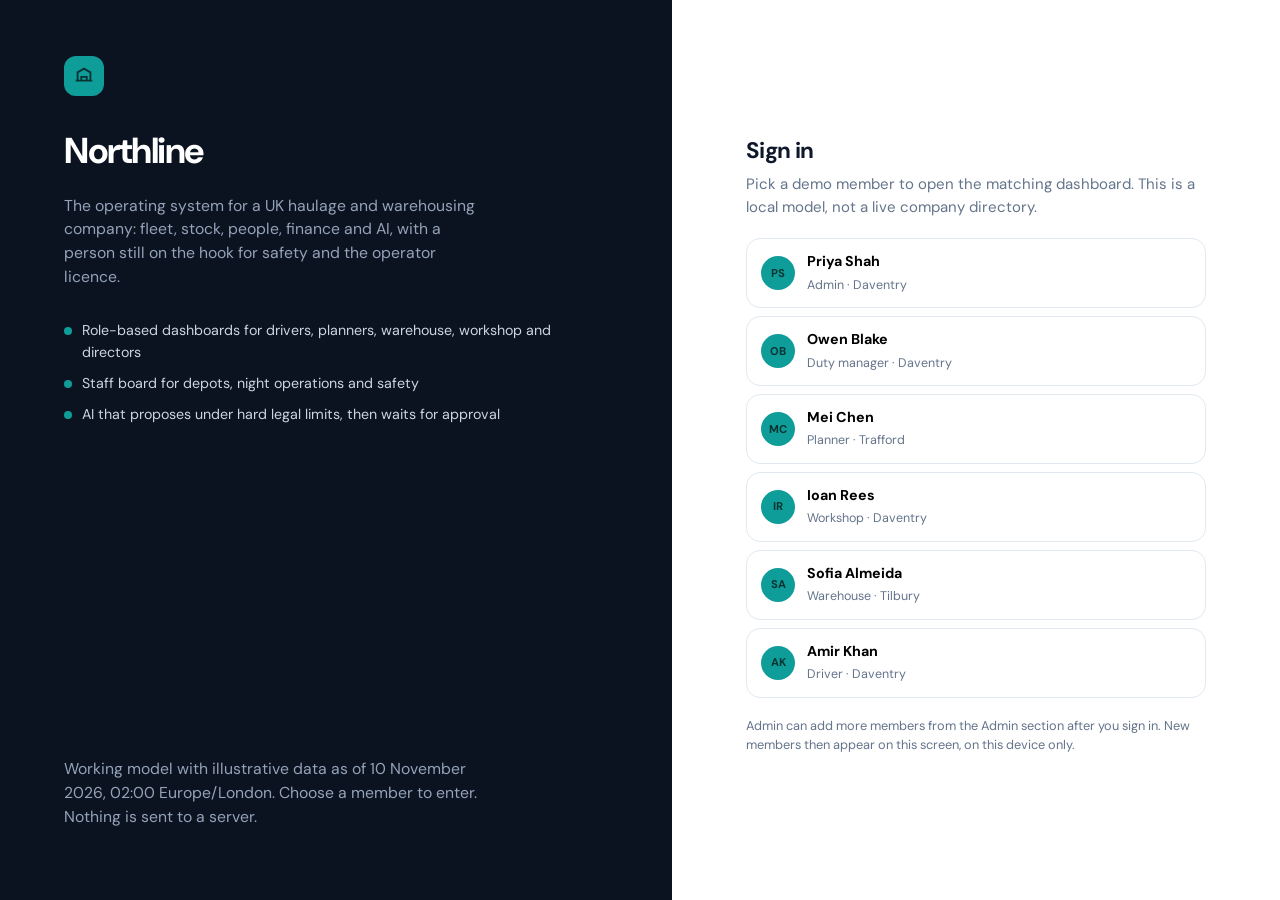
==== index.html @ 90da3b23 "Publish Northline system" ====
<!DOCTYPE html>
<html lang="en-GB">
<head>
<meta charset="utf-8">
<meta name="viewport" content="width=device-width, initial-scale=1">
<title>Northline Operating System</title>
<link rel="preconnect" href="https://fonts.googleapis.com">
<link rel="preconnect" href="https://fonts.gstatic.com" crossorigin>
<link href="https://fonts.googleapis.com/css2?family=DM+Sans:ital,opsz,wght@0,9..40,400;0,9..40,500;0,9..40,600;0,9..40,700&family=IBM+Plex+Mono:wght@400;500&display=swap" rel="stylesheet">
<style>
:root{--bg:#eef2f6;--bg-2:#fff;--sidebar:#0b1220;--sidebar-2:#151d2e;--line:#e2e8f0;--line-2:#cbd5e1;--text:#0f172a;--muted:#64748b;--faint:#94a3b8;--accent:#0f9d9a;--accent-2:#0b7c7a;--accent-soft:#d7f3f2;--ok:#047857;--ok-bg:#d1fae5;--watch:#b45309;--watch-bg:#fef3c7;--bad:#b91c1c;--bad-bg:#fee2e2;--shadow:0 1px 2px rgba(15,23,42,.06),0 8px 24px rgba(15,23,42,.04);--radius:16px;--sans:"DM Sans","Segoe UI",sans-serif;--mono:"IBM Plex Mono",ui-monospace,Menlo,Consolas,monospace}
*{box-sizing:border-box}
html,body{margin:0;height:100%;background:var(--bg);color:var(--text);font:15px/1.5 var(--sans)}
button,input,select,textarea{font:inherit}button{cursor:pointer}
#login{min-height:100%;display:grid;grid-template-columns:1.05fr .95fr;background:var(--sidebar)}
.login-brand{padding:56px 64px;color:#e2e8f0;display:flex;flex-direction:column;justify-content:space-between}
.mark{width:40px;height:40px;border-radius:12px;background:var(--accent);display:grid;place-items:center}
.mark svg{width:22px;height:22px}
.login-brand h1{font-size:2.4rem;letter-spacing:-.04em;color:#fff;margin:28px 0 12px;font-weight:700}
.login-brand p{max-width:38ch;color:#94a3b8;font-size:1.05rem}
.login-points{display:grid;gap:10px;margin-top:32px}
.login-points div{display:flex;gap:10px;align-items:flex-start;color:#cbd5e1;font-size:.95rem}
.dot{width:8px;height:8px;border-radius:99px;background:var(--accent);margin-top:7px;flex:none}
.login-panel{background:#fff;display:flex;align-items:center;justify-content:center;padding:40px 32px}
.login-card{width:100%;max-width:460px}
.login-card h2{margin:0 0 6px;font-size:1.5rem;letter-spacing:-.03em}
.login-card .sub{color:var(--muted);margin:0 0 20px}
.member-grid{display:grid;gap:8px}
.member{display:flex;gap:12px;align-items:center;width:100%;text-align:left;border:1px solid var(--line);background:#fff;border-radius:14px;padding:12px 14px}
.member:hover{border-color:var(--accent);background:var(--accent-soft)}
.member strong{display:block;font-size:.95rem}
.member small{color:var(--muted)}
.hint{margin-top:18px;color:var(--muted);font-size:.85rem}
.btn{border:1px solid var(--line-2);background:#fff;color:var(--text);border-radius:12px;padding:10px 14px;font-weight:600}
.btn.primary{background:var(--accent);border-color:var(--accent);color:#fff}
.btn.primary:hover{background:var(--accent-2)}
.btn.tiny{padding:6px 10px;font-size:.85rem;border-radius:10px}
#app{display:none;min-height:100%}
body.app-on #login{display:none}
body.app-on #app{display:grid;grid-template-columns:252px 1fr;min-height:100%}
.sidebar{background:var(--sidebar);color:#cbd5e1;padding:18px 12px 20px;display:flex;flex-direction:column;position:sticky;top:0;height:100vh}
.brand{display:flex;gap:10px;align-items:center;padding:6px 10px 18px;color:#fff}
.brand strong{display:block;font-size:.98rem;letter-spacing:-.02em}
.brand small{color:#64748b;font-size:.75rem}
.nav-group{margin:6px 0 14px}
.nav-label{font-size:.7rem;text-transform:uppercase;letter-spacing:.08em;color:#64748b;padding:8px 12px 6px}
.sidebar button.nav{width:100%;text-align:left;background:transparent;border:0;color:#cbd5e1;border-radius:10px;padding:9px 12px;display:flex;gap:10px;align-items:center;margin-bottom:2px}
.sidebar button.nav svg{width:18px;height:18px;flex:none;opacity:.85}
.sidebar button.nav[aria-current="page"]{background:var(--sidebar-2);color:#fff}
.sidebar button.nav[aria-current="page"] svg{color:var(--accent);opacity:1}
.sidebar button.nav:hover{background:#1a2438;color:#fff}
.badge{margin-left:auto;background:#1e293b;color:#fff;border-radius:99px;font-size:.7rem;padding:1px 7px;font-weight:700}
.grow{flex:1}
.who{display:flex;gap:10px;align-items:center;padding:10px;border-radius:14px;background:var(--sidebar-2)}
.avatar{width:34px;height:34px;border-radius:50%;display:grid;place-items:center;font-weight:700;font-size:.75rem;color:#083332;background:var(--accent);flex:none}
.who strong{display:block;color:#fff;font-size:.85rem;white-space:nowrap;overflow:hidden;text-overflow:ellipsis}
.who small{color:#94a3b8;font-size:.75rem}
.shell{min-width:0;display:flex;flex-direction:column;min-height:100vh}
.top{position:sticky;top:0;z-index:10;background:rgba(238,242,246,.88);backdrop-filter:blur(12px);border-bottom:1px solid var(--line);display:flex;align-items:center;gap:12px;padding:12px 24px}
.menu-btn{display:none}
.search{flex:1;max-width:420px;display:flex;align-items:center;gap:8px;background:#fff;border:1px solid var(--line);border-radius:999px;padding:8px 14px;color:var(--muted)}
.search input{border:0;outline:none;width:100%;background:transparent}
.clock{color:var(--muted);font-size:.85rem;margin-left:auto}
.content{padding:24px 28px 48px;max-width:1280px;width:100%}
.page-head{display:flex;flex-wrap:wrap;justify-content:space-between;gap:8px 16px;margin-bottom:20px}
.page-head h1{margin:0;font-size:1.55rem;letter-spacing:-.03em}
.page-head p{margin:4px 0 0;color:var(--muted)}
.kpis{display:grid;grid-template-columns:repeat(4,1fr);gap:12px;margin-bottom:18px}
.kpi,.card,.alert,.thread,.article,table.panel{background:var(--bg-2);border:1px solid var(--line);border-radius:var(--radius);box-shadow:var(--shadow)}
.kpi{padding:16px 18px}.kpi .v{font-size:1.7rem;letter-spacing:-.04em;font-weight:700}
.kpi .l{font-size:.75rem;text-transform:uppercase;letter-spacing:.06em;color:var(--muted);font-weight:600;margin-bottom:6px}
.kpi .d{color:var(--muted);font-size:.85rem;margin-top:4px}
.kpi.warn .v{color:var(--watch)}.kpi.bad .v{color:var(--bad)}
.alert{padding:14px 16px;margin-bottom:22px}
.alert.warn{background:var(--watch-bg);border-color:#f6d889}
.alert.info{background:var(--accent-soft);border-color:#b6e4e2}
.alert strong{display:block;margin-bottom:2px}
.grid-2{display:grid;grid-template-columns:1fr 1fr;gap:14px}
.card{padding:16px 18px}
.card h3{margin:0 0 12px;font-size:.78rem;text-transform:uppercase;letter-spacing:.06em;color:var(--muted)}
section{margin:0 0 26px}section>h2{margin:0 0 8px;font-size:1.15rem;letter-spacing:-.02em}
.intro{color:var(--muted);margin:0 0 14px;max-width:72ch}
.toolbar{display:flex;flex-wrap:wrap;gap:10px;align-items:center;margin:0 0 12px}
select,.input{border:1px solid var(--line-2);border-radius:10px;padding:8px 10px;background:#fff}
table{width:100%;border-collapse:collapse}.scroll{overflow-x:auto}
th,td{text-align:left;padding:10px 12px;border-bottom:1px solid var(--line);vertical-align:top;font-size:.9rem}
th{font-size:.72rem;text-transform:uppercase;letter-spacing:.05em;color:var(--muted);background:#f8fafc}
tr:last-child td{border-bottom:0}
.mono{font-family:var(--mono);font-size:.82rem}.right{text-align:right}
.pill{display:inline-block;padding:2px 8px;border-radius:999px;font-size:.75rem;font-weight:700}
.ok{background:var(--ok-bg);color:var(--ok)}.watch{background:var(--watch-bg);color:var(--watch)}.bad{background:var(--bad-bg);color:var(--bad)}
.rows{display:grid;gap:8px}
.row{display:grid;grid-template-columns:1fr auto;gap:8px 16px;padding:14px 16px;background:#fff;border:1px solid var(--line);border-radius:14px}
.row h3{margin:0;font-size:1rem}.row p{margin:4px 0 0;color:var(--muted);font-size:.9rem}
.bars .bar{display:grid;grid-template-columns:110px 1fr auto;gap:8px;align-items:center;margin:8px 0;font-size:.85rem}
.track{height:8px;background:#e8eef5;border-radius:99px;overflow:hidden}
.fill{height:100%;background:var(--accent);border-radius:99px}
.props{display:grid;grid-template-columns:1fr auto;gap:8px 16px;margin:0}
.props dt{color:var(--muted)}.props dd{margin:0;text-align:right;font-weight:650}
.flow{display:flex;flex-wrap:wrap;gap:6px;align-items:center}
.node{background:#fff;border:1px solid var(--line);border-radius:12px;padding:8px 10px;min-width:104px}
.node b{display:block;font-size:.88rem}.node span{display:block;color:var(--muted);font-size:.75rem}
.node.person{border-color:var(--accent);background:var(--accent-soft)}.arrow{color:var(--faint)}
ol.steps{margin:0;padding:0;list-style:none;counter-reset:s}
ol.steps li{counter-increment:s;padding:12px 0 12px 44px;position:relative;border-top:1px solid var(--line)}
ol.steps li:first-child{border-top:0}
ol.steps li::before{content:counter(s);position:absolute;left:0;top:12px;width:28px;height:28px;border-radius:50%;background:var(--sidebar);color:#fff;display:grid;place-items:center;font-size:.8rem;font-weight:700}
ol.steps span{color:var(--muted);font-size:.9rem}
.check{list-style:none;margin:0;padding:0}
.check li{padding:8px 0;border-bottom:1px solid var(--line);display:flex;gap:10px}
.check li:last-child{border-bottom:0}
.tick{width:18px;height:18px;border-radius:6px;border:1px solid var(--line-2);flex:none;display:grid;place-items:center;font-size:11px}
.tick.on{background:var(--ok);border-color:var(--ok);color:#fff}
.actions{display:flex;flex-wrap:wrap;gap:6px}.note{font-size:.82rem;color:var(--muted)}
.heat th,.heat td{padding:5px;text-align:center;border:0;background:transparent}
.cell{border-radius:6px;min-width:34px;padding:6px 0;font-size:.75rem;font-weight:600}
svg.chart{width:100%;height:220px;display:block}
.board{display:grid;grid-template-columns:220px 1fr;gap:14px;min-height:560px}
.channels,.thread{padding:12px}
.channels button{width:100%;text-align:left;border:0;background:transparent;padding:9px 10px;border-radius:10px;color:var(--text);margin-bottom:2px}
.channels button[aria-current="true"]{background:var(--accent-soft);color:var(--accent-2);font-weight:650}
.msg{padding:12px 0;border-bottom:1px solid var(--line)}.msg .by{display:flex;gap:10px;align-items:center}
.msg .by time{color:var(--faint);font-size:.78rem;margin-left:auto}
.msg p{margin:6px 0 0 44px}
.reply{margin:8px 0 0 44px;padding:8px 10px;background:#f8fafc;border-radius:10px}
.composer{display:grid;gap:8px;margin-top:12px;padding-top:12px;border-top:1px solid var(--line)}
.composer textarea{width:100%;min-height:76px;border:1px solid var(--line-2);border-radius:12px;padding:10px 12px;resize:vertical}
.info-wrap{display:grid;grid-template-columns:240px 1fr;gap:14px}
.toc button{width:100%;text-align:left;background:#fff;border:1px solid var(--line);padding:11px 12px;border-radius:12px;margin-bottom:8px}
.toc button[aria-current="true"]{border-color:var(--accent);background:var(--accent-soft)}
.article{padding:22px 24px}.article h2{margin-top:0}.article p,.article li{color:#334155}
.split{display:flex;justify-content:space-between;gap:8px;align-items:center}
.denied{padding:48px 24px;text-align:center;color:var(--muted)}
.hidden{display:none!important}.overlay{display:none}.field{display:grid;gap:6px;margin-bottom:12px}
.field span{font-size:.8rem;font-weight:600;color:var(--muted)}
@media(max-width:980px){
body.app-on #app{grid-template-columns:1fr}
.sidebar{position:fixed;z-index:30;transform:translateX(-110%);transition:transform .2s;width:252px}
body.nav-open .sidebar{transform:none}
.overlay{display:none;position:fixed;inset:0;background:rgba(15,23,42,.45);z-index:25}
body.nav-open .overlay{display:block}
.menu-btn{display:inline-flex}
.kpis,.grid-2,.board,.info-wrap,#login{grid-template-columns:1fr}
.login-brand{display:none}.bars .bar{grid-template-columns:1fr}
.content,.top{padding-left:16px;padding-right:16px}
}
</style>
</head>
<body>
<div id="login">
  <div class="login-brand">
    <div>
      <div class="mark" aria-hidden="true"><svg viewBox="0 0 24 24" fill="none" stroke="#083332" stroke-width="2"><path d="M3 17h18M5 17V8l7-4 7 4v9M9 17v-4h6v4"/></svg></div>
      <h1>Northline</h1>
      <p>The operating system for a UK haulage and warehousing company: fleet, stock, people, finance and AI, with a person still on the hook for safety and the operator licence.</p>
      <div class="login-points">
        <div><span class="dot"></span>Role-based dashboards for drivers, planners, warehouse, workshop and directors</div>
        <div><span class="dot"></span>Staff board for depots, night operations and safety</div>
        <div><span class="dot"></span>AI that proposes under hard legal limits, then waits for approval</div>
      </div>
    </div>
    <p>Working model with illustrative data as of 10 November 2026, 02:00 Europe/London. Choose a member to enter. Nothing is sent to a server.</p>
  </div>
  <div class="login-panel">
    <div class="login-card">
      <h2>Sign in</h2>
      <p class="sub">Pick a demo member to open the matching dashboard. This is a local model, not a live company directory.</p>
      <div class="member-grid" id="memberGrid"><p class="note">Loading members… If this message stays, this viewer is blocking the app. Open the file in Chrome, Safari, Edge or Firefox instead.</p></div><noscript><p class="note" style="color:#b91c1c">This viewer has scripts turned off, so the system cannot run here. Open the downloaded file in Chrome, Safari, Edge or Firefox.</p></noscript>
      <p class="hint">Admin can add more members from the Admin section after you sign in. New members then appear on this screen, on this device only.</p>
    </div>
  </div>
</div>
<div id="app">
  <div class="overlay" id="overlay"></div>
  <aside class="sidebar" id="sidebar"></aside>
  <div class="shell">
    <header class="top">
      <button class="btn tiny menu-btn" id="menuBtn" type="button">Menu</button>
      <label class="search"><svg width="16" height="16" viewBox="0 0 24 24" fill="none" stroke="currentColor" stroke-width="2"><circle cx="11" cy="11" r="7"/><path d="M20 20l-3-3"/></svg>
        <input id="search" placeholder="Search journeys, vehicles, people" aria-label="Search">
      </label>
      <div class="clock">10 Nov 2026 · 02:00 Europe/London</div>
      <button class="btn tiny" id="signOutBtn" type="button">Sign out</button>
    </header>
    <main class="content" id="main"></main>
  </div>
</div>
<script>
const ICONS = {
  home:'<svg viewBox="0 0 24 24" fill="none" stroke="currentColor" stroke-width="2"><path d="M4 11l8-7 8 7v9a1 1 0 0 1-1 1h-5v-6H10v6H5a1 1 0 0 1-1-1z"/></svg>',
  command:'<svg viewBox="0 0 24 24" fill="none" stroke="currentColor" stroke-width="2"><circle cx="12" cy="12" r="3"/><path d="M12 3v2M12 19v2M3 12h2M19 12h2M5.6 5.6l1.4 1.4M17 17l1.4 1.4M18.4 5.6 17 7M7 17l-1.4 1.4"/></svg>',
  network:'<svg viewBox="0 0 24 24" fill="none" stroke="currentColor" stroke-width="2"><circle cx="6" cy="6" r="2"/><circle cx="18" cy="6" r="2"/><circle cx="12" cy="18" r="2"/><path d="M8 7l3 9M16 7l-3 9"/></svg>',
  fleet:'<svg viewBox="0 0 24 24" fill="none" stroke="currentColor" stroke-width="2"><path d="M3 16h18M5 16V8h8l4 4v4M7 19a2 2 0 1 0 0-4 2 2 0 0 0 0 4zm10 0a2 2 0 1 0 0-4 2 2 0 0 0 0 4z"/></svg>',
  people:'<svg viewBox="0 0 24 24" fill="none" stroke="currentColor" stroke-width="2"><path d="M16 21v-2a4 4 0 0 0-4-4H7a4 4 0 0 0-4 4v2"/><circle cx="9.5" cy="7.5" r="3.5"/><path d="M22 21v-2a4 4 0 0 0-3-3.87M16 3.13a3.5 3.5 0 0 1 0 6.74"/></svg>',
  stock:'<svg viewBox="0 0 24 24" fill="none" stroke="currentColor" stroke-width="2"><path d="M3 7l9-4 9 4-9 4-9-4zm0 5l9 4 9-4M3 17l9 4 9-4"/></svg>',
  finance:'<svg viewBox="0 0 24 24" fill="none" stroke="currentColor" stroke-width="2"><path d="M4 19V5M4 19h16M8 16V9m5 7V7m5 9v-5"/></svg>',
  ai:'<svg viewBox="0 0 24 24" fill="none" stroke="currentColor" stroke-width="2"><rect x="4" y="7" width="16" height="12" rx="2"/><path d="M9 7V5h6v2M9 13h.01M15 13h.01M9 16h6"/></svg>',
  board:'<svg viewBox="0 0 24 24" fill="none" stroke="currentColor" stroke-width="2"><path d="M5 5h14v12H7l-2 3V5z"/></svg>',
  info:'<svg viewBox="0 0 24 24" fill="none" stroke="currentColor" stroke-width="2"><circle cx="12" cy="12" r="9"/><path d="M12 11v6M12 8h.01"/></svg>',
  admin:'<svg viewBox="0 0 24 24" fill="none" stroke="currentColor" stroke-width="2"><circle cx="12" cy="12" r="3"/><path d="M4 12h2M18 12h2M12 4v2M12 18v2"/></svg>'
};
const ACCESS = {
  admin:["home","command","network","fleet","people","stock","finance","ai","board","info","admin"],
  duty:["home","command","network","fleet","people","ai","board","info"],
  planner:["home","command","network","stock","finance","ai","board","info"],
  workshop:["home","fleet","board","info"],
  warehouse:["home","stock","board","info"],
  driver:["home","board","info"]
};
const SEED_USERS = [
  {email:"priya.shah@northline.model",name:"Priya Shah",role:"admin",title:"Operations director",depot:"Daventry"},
  {email:"owen.blake@northline.model",name:"Owen Blake",role:"duty",title:"Night duty manager",depot:"Daventry"},
  {email:"mei.chen@northline.model",name:"Mei Chen",role:"planner",title:"Network planner",depot:"Trafford"},
  {email:"ioan.rees@northline.model",name:"Ioan Rees",role:"workshop",title:"Workshop controller",depot:"Daventry"},
  {email:"sofia.almeida@northline.model",name:"Sofia Almeida",role:"warehouse",title:"Inventory lead",depot:"Tilbury"},
  {email:"amir.khan@northline.model",name:"Amir Khan",role:"driver",title:"Class 1 driver",depot:"Daventry"}
];
const ROLE_LABEL = {admin:"Admin",duty:"Duty manager",planner:"Planner",workshop:"Workshop",warehouse:"Warehouse",driver:"Driver"};
const jobs = [
  {id:"J-10482",lane:"Daventry to Trafford primary",type:"Trunk",vehicle:"MX26 MRD",driver:"Amir Khan",sla:"05:30 receive",status:"At risk",tone:"bad",ai:"Reassign to MX26 PL4 and S. Walsh",risk:true,kind:"trunk"},
  {id:"J-10476",lane:"Daventry to Tilbury night trunk",type:"Trunk",vehicle:"MX26 HN3",driver:"D. McLean",sla:"04:45 gate-in",status:"At risk",tone:"bad",ai:"Driver 15 minutes from the daily limit",risk:true,kind:"trunk"},
  {id:"J-10499",lane:"Holyhead green-lane sailing",type:"Trunk",vehicle:"MX26 IR9",driver:"C. Evans",sla:"03:30 ferry",status:"Watch",tone:"watch",ai:"GVMS pre-lodged; ETA interval is wide",risk:true,kind:"trunk"},
  {id:"J-10491",lane:"Tilbury to DIRFT store",type:"Trunk",vehicle:"MX26 FR2",driver:"L. O'Neill",sla:"06:15 book-in",status:"On time",tone:"ok",ai:"ETA 05:52 to 06:09 at 90% confidence",risk:false,kind:"trunk"},
  {id:"J-10488",lane:"Glasgow to Daventry backload",type:"Trunk",vehicle:"MX26 PL4",driver:"S. Walsh",sla:"14:00",status:"On time",tone:"ok",ai:"Backload fills the empty southbound leg",risk:false,kind:"trunk"},
  {id:"J-10507",lane:"Manchester multi-drop",type:"Local",vehicle:"MX26 RG8",driver:"P. Reid",sla:"12:00 last drop",status:"Watch",tone:"watch",ai:"48 minutes slack after hours remainder",risk:true,kind:"local"},
  {id:"J-10518",lane:"Birmingham to Glasgow spot",type:"Spot",vehicle:"Unassigned",driver:"—",sla:"18:00",status:"Held",tone:"watch",ai:"Auto-accept blocked; margin 3.1% after empty running",risk:true,kind:"trunk"},
  {id:"J-10522",lane:"Trafford to Leeds secondary",type:"Local",vehicle:"MX26 KT1",driver:"M. Begum",sla:"08:00",status:"On time",tone:"ok",ai:"Assignment confidence 0.93",risk:false,kind:"local"},
  {id:"J-10531",lane:"Bristol Clean Air Zone delivery",type:"Local",vehicle:"MX26 UZ4",driver:"R. Cole",sla:"10:30",status:"Watch",tone:"watch",ai:"Reroute avoids the CAZ charge and still meets the window",risk:false,kind:"local"},
  {id:"J-10540",lane:"Trafford frozen outbound",type:"Local",vehicle:"MX26 RF1",driver:"J. Patel",sla:"07:00",status:"On time",tone:"ok",ai:"Reefer setpoint stable through the last two hours",risk:false,kind:"local"}
];
const stock = [
  {sku:"CH-4402",item:"CHEP pallets",site:"daventry",siteLabel:"Daventry",cover:"Short 420 inbound",action:"Propose inbound of 600 for Thursday",tone:"bad"},
  {sku:"FG-1188",item:"Ambient grocery",site:"trafford",siteLabel:"Trafford",cover:"1.6 days",action:"Pull two days forward from Tilbury",tone:"watch"},
  {sku:"PK-902",item:"Stretch wrap",site:"all",siteLabel:"All sites",cover:"4 days",action:"Raise a purchase order today",tone:"watch"},
  {sku:"FZ-331",item:"Frozen mixed",site:"tilbury",siteLabel:"Tilbury",cover:"5.2 days",action:"Split the wave; door 7 is congested",tone:"watch"},
  {sku:"RM-204",item:"Packaging",site:"daventry",siteLabel:"Daventry",cover:"21 days",action:"Hold replenishment; slow moving",tone:""},
  {sku:"FG-2201",item:"Retail secondary",site:"trafford",siteLabel:"Trafford",cover:"8.4 days",action:"Keep the planned wave",tone:"ok"}
];
const modelsSeed = [
  {id:"eta",name:"ETA engine",technique:"Gradient boosting with conformal prediction on telematics, traffic and gate times",mode:"Live",live:true,gate:"Customer ETAs update automatically only when the 90% interval stays inside the window; otherwise the journey is queued",owner:"Planning"},
  {id:"hours",name:"Legal hours guard",technique:"Rule engine plus remaining-time forecast against GB drivers' hours, working time and tachograph rules",mode:"Live, hard constraint",live:true,locked:true,gate:"The system never assigns a journey that would breach legal hours.",owner:"Duty manager"},
  {id:"rul",name:"Workshop remaining life",technique:"Survival model on ECU fault codes, mileage and PMI history",mode:"Live advisory",live:true,gate:"No workshop slot is booked until a controller accepts the recommendation",owner:"Workshop"},
  {id:"plan",name:"Network planner",technique:"Mixed-integer routing with time windows, weight, driver hours and Clean Air Zone costs",mode:"Live on trunk, shadow on local",live:true,gate:"A planner must accept the run sheet before it is committed",owner:"Planning"},
  {id:"stock",name:"Stock forecast",technique:"Hierarchical forecast by warehouse, customer and SKU",mode:"Live proposals",live:true,gate:"Purchase orders over £5,000 need a buyer",owner:"Inventory"},
  {id:"fuel",name:"Fuel and telematics anomalies",technique:"Residual monitoring and isolation detection",mode:"Live alerts",live:true,gate:"Alerts open a secure investigation; the model never records a finding on its own",owner:"Security"},
  {id:"yard",name:"Yard slot agent",technique:"Constrained policy, trained and tested only in the digital twin",mode:"Shadow only",live:false,gate:"No live yard instruction until shadow error stays inside the agreed band for 28 days",owner:"Yard lead"},
  {id:"spot",name:"Spot pricing",technique:"Calibrated margin model including empty running and late risk",mode:"Live reject, human accept",live:true,gate:"The model may block a loss-making load; it never auto-accepts work",owner:"Commercial"}
];
const queue = [
  {id:"J-10482",proposal:"Reassign to MX26 PL4 and S. Walsh",conf:"0.94",why:"Hours limit on the current driver",tone:"bad",owner:"Duty manager"},
  {id:"J-10476",proposal:"Change driver at the next safe stop",conf:"0.97",why:"Daily hours hard stop",tone:"bad",owner:"Duty manager"},
  {id:"MX26 FR8",proposal:"Book turbo inspection on 12 November at Daventry",conf:"0.81",why:"Workshop time needs a controller",tone:"watch",owner:"Workshop"},
  {id:"MX26 KX2",proposal:"Secure the vehicle and open a fuel investigation",conf:"0.88",why:"Anomaly is not a finding",tone:"watch",owner:"Security"},
  {id:"J-10518",proposal:"Do not auto-accept the Birmingham to Glasgow spot",conf:"0.86",why:"Margin after empty running is 3.1%",tone:"watch",owner:"Commercial"},
  {id:"CH-4402",proposal:"Inbound 600 CHEP pallets on Thursday",conf:"0.91",why:"Purchase over the buyer threshold",tone:"watch",owner:"Inventory"}
];
const CHANNELS = [{id:"night",name:"Night operations"},{id:"daventry",name:"Daventry"},{id:"trafford",name:"Trafford"},{id:"tilbury",name:"Tilbury"},{id:"safety",name:"Safety and compliance"},{id:"general",name:"General"}];
const SEED_POSTS = [
  {id:"p1",channel:"night",author:"Owen Blake",role:"Duty manager",at:"01:12",body:"J-10482 and J-10476 are both inside the last 15 minutes of daily driving. Please do not add work. I will take the reassignments in the approval queue before 03:00.",replies:[{author:"Mei Chen",at:"01:18",body:"Understood. I have parked a spare tractor for Walsh at Daventry."}]},
  {id:"p2",channel:"night",author:"Priya Shah",role:"Operations director",at:"01:26",body:"Keep MX26 TY6 off every run sheet until the overdue PMI is closed. If a customer chases Trafford, use the 90% ETA interval, not a single time."},
  {id:"p3",channel:"daventry",author:"Ioan Rees",role:"Workshop",at:"21:40",body:"Turbo inspection for MX26 FR8 is held for Thursday 12 November, 08:00-14:00. I need the vehicle on the pit, not in the yard queue."},
  {id:"p4",channel:"tilbury",author:"Sofia Almeida",role:"Inventory",at:"22:15",body:"Door 7 is congested on frozen mixed. I will split FZ-331 if the next wave is not already on the dock."},
  {id:"p5",channel:"safety",author:"Owen Blake",role:"Duty manager",at:"23:04",body:"Agency driver T. Greene stays unassigned until the licence check is complete. No exceptions from the board, please."},
  {id:"p6",channel:"general",author:"Mei Chen",role:"Planner",at:"18:42",body:"Glasgow backload is filling the empty southbound this week. Empty running is 11.4%. Please offer any northbound spare capacity to planning before you take a cheap spot."}
];
const INFO = {
  hours:{title:"GB drivers' hours",html:"<h2>GB drivers' hours</h2><p>In this model, GB drivers' hours, working time and tachograph rules are hard constraints. A confidence score cannot override them, and the planner cannot auto-assign a journey that would breach a limit.</p><ul><li>Daily driving is treated as a hard stop, not a target to lean on.</li><li>The hours guard uses the remaining-time forecast and the live tachograph file.</li><li>If a ferry, gate or traffic delay would pinch a limit, the journey is queued for a person.</li><li>This page is a working brief for the model company, not official legal advice. Always check the current GOV.UK rules.</li></ul>"},
  licence:{title:"Operator licence duties",html:"<h2>Operator licence duties</h2><p>The people who hold the operator licence stay accountable for vehicles, drivers and records. The system is built to make that easier, not to take the duty away.</p><ul><li>Vehicles off road or past PMI are blocked from the run sheet.</li><li>Walk-around defects should be closed within 24 hours.</li><li>Agency drivers are held until licence checks are current.</li><li>An audit log keeps the recommendation, the interval, and the name of the person who accepted or changed it.</li></ul>"},
  depots:{title:"Depot directory",html:"<h2>Depot directory</h2><p>Four operating sites in this model, as of 10 November 2026.</p><ul><li><strong>Daventry DIRFT</strong> — planning, workshop and grocery primary. 22,400 pallet locations, 91% occupied.</li><li><strong>Trafford Park</strong> — secondary distribution and frozen outbound. 14,200 locations, 84% occupied.</li><li><strong>Tilbury</strong> — store intake and Irish Sea staging. 11,400 locations, 88% occupied.</li><li><strong>Bellshill</strong> — Scottish trunk and backload. Lower overnight utilisation, useful for recovery work.</li></ul>"},
  ai:{title:"How AI is allowed to act",html:"<h2>How AI is allowed to act</h2><p>Northline uses specialist models, each with a job, a confidence rule, a legal envelope, and a named owner. If a model is uncertain, or the action could affect safety, the operator licence or a customer promise, it abstains and waits.</p><ol><li>Train and calibrate on the operator's own data, held in the UK.</li><li>Prove the legal envelope in a digital twin.</li><li>Shadow the live operation for at least 28 days.</li><li>Act only inside the agreed gate. Everything else goes to the approval queue.</li></ol>"},
  safety:{title:"Safety reporting",html:"<h2>Safety reporting</h2><p>Fuel and telematics anomalies open an investigation; they do not record a finding on their own. Defects, near misses and hours concerns should be posted in Safety and compliance, and raised with the duty manager if a vehicle is still in service.</p><p>If a vehicle is unsafe, take it off the road first, then write it up. Do not wait for a model to agree.</p>"}
};
const KEY = "northline-os-v2";
const state = { user:null, view:"home", jobFilter:"all", stockSite:"all", liveOnly:false, channel:"night", info:"hours", adminTab:"people", search:"" };
let MEM = {};
function store(){ try { const v = localStorage.getItem(KEY); return v ? JSON.parse(v) : MEM; } catch (e) { return MEM; } }
function save(partial){ MEM = { ...store(), ...partial }; try { localStorage.setItem(KEY, JSON.stringify(MEM)); } catch (e) {} }
function users(){ return store().users || SEED_USERS.map((u)=>({...u})); }
function posts(){ return store().posts || SEED_POSTS.map((p)=>({...p, replies:[...(p.replies||[])]})); }
function decisions(){ return store().decisions || {}; }
function modelFlags(){ return store().models || {}; }
function audit(){ return store().audit || []; }
function logAudit(text){ save({ audit:[{ at:new Date().toISOString(), who:state.user?state.user.name:"System", text }, ...audit()].slice(0,80) }); }
function esc(s){ return String(s).replace(/[&<>"']/g,(c)=>({"&":"&amp;","<":"&lt;",">":"&gt;","\"":"&quot;","'":"&#39;"}[c])); }
function initials(name){ return name.split(" ").map((p)=>p[0]).slice(0,2).join("").toUpperCase(); }
function pill(text,tone){ return tone?`<span class="pill ${tone}">${esc(text)}</span>`:esc(text); }
function can(view){ return ACCESS[state.user.role].includes(view); }
function canApprove(){ return ["admin","duty","planner","workshop","warehouse"].includes(state.user.role); }
function lineChart(id,series,labels,yMin,yMax,format){
  const el=document.getElementById(id); if(!el) return;
  const w=640,h=220,l=48,r=16,t=16,b=36,pw=w-l-r,ph=h-t-b;
  const x=(i)=>l+(i*pw)/(labels.length-1);
  const y=(v)=>t+ph-((v-yMin)/(yMax-yMin))*ph;
  const path=(vals)=>vals.map((v,i)=>`${i?"L":"M"}${x(i).toFixed(1)},${y(v).toFixed(1)}`).join(" ");
  const ticks=[yMin,(yMin+yMax)/2,yMax];
  el.innerHTML=ticks.map((tv)=>`<line x1="${l}" x2="${w-r}" y1="${y(tv)}" y2="${y(tv)}" stroke="#e8eef5"/><text x="8" y="${y(tv)+4}" fill="#64748b" font-size="11">${format(tv)}</text>`).join("")
    +series.map((s)=>`<path d="${path(s.values)}" fill="none" stroke="${s.color}" stroke-width="2.2" stroke-dasharray="${s.dash||""}"/>`).join("")
    +labels.map((lb,i)=>lb?`<text x="${x(i)}" y="${h-10}" text-anchor="middle" fill="#64748b" font-size="11">${lb}</text>`:"").join("");
}
function renderLogin(){
  document.getElementById("memberGrid").innerHTML=users().filter((u)=>!u.disabled).map((u)=>`
    <button class="member" type="button" data-enter="${esc(u.email)}">
      <div class="avatar">${esc(initials(u.name))}</div>
      <div><strong>${esc(u.name)}</strong><small>${esc(ROLE_LABEL[u.role])} · ${esc(u.depot)}</small></div>
    </button>`).join("");
}
function signIn(email){
  const u=users().find((x)=>x.email===email && !x.disabled);
  if(!u) return;
  state.user={...u}; state.view="home";
  save({ session:{ email:u.email } });
  logAudit("Signed in");
  openApp();
}
function openApp(){
  document.body.classList.add("app-on");
  document.body.classList.remove("nav-open");
  renderSidebar();
  renderMain();
}
document.getElementById("memberGrid").addEventListener("click",(e)=>{
  const btn=e.target.closest("[data-enter]"); if(btn) signIn(btn.dataset.enter);
});
document.getElementById("signOutBtn").addEventListener("click",()=>{
  logAudit("Signed out");
  state.user=null;
  const s=store(); delete s.session; save(s);
  document.body.classList.remove("app-on","nav-open");
  renderLogin();
});
document.getElementById("menuBtn").addEventListener("click",()=>document.body.classList.add("nav-open"));
document.getElementById("overlay").addEventListener("click",()=>document.body.classList.remove("nav-open"));
document.getElementById("search").addEventListener("input",(e)=>{ state.search=e.target.value; renderMain(); });
function renderSidebar(){
  const groups=[{label:"Work",items:[["home","Home"],["command","Command"],["network","Network"],["fleet","Fleet"],["people","People"],["stock","Stock"],["finance","Finance"],["ai","AI control"]]},{label:"Company",items:[["board","Staff board"],["info","Information"],["admin","Admin"]]}];
  const u=state.user;
  let html=`<div class="brand"><div class="mark"><svg viewBox="0 0 24 24" fill="none" stroke="#083332" stroke-width="2"><path d="M3 17h18M5 17V8l7-4 7 4v9M9 17v-4h6v4"/></svg></div><div><strong>Northline</strong><small>Operating system</small></div></div>`;
  groups.forEach((g)=>{
    const items=g.items.filter(([id])=>can(id)); if(!items.length) return;
    html+=`<div class="nav-group"><div class="nav-label">${g.label}</div>`;
    items.forEach(([id,label])=>{
      const badge=id==="board"?`<span class="badge">2</span>`:"";
      html+=`<button class="nav" type="button" data-view="${id}" ${state.view===id?'aria-current="page"':""}>${ICONS[id]}<span>${label}</span>${badge}</button>`;
    });
    html+=`</div>`;
  });
  html+=`<div class="grow"></div><div class="who"><div class="avatar">${esc(initials(u.name))}</div><div class="meta"><strong>${esc(u.name)}</strong><small>${esc(ROLE_LABEL[u.role])} · ${esc(u.depot)}</small></div></div>`;
  const side=document.getElementById("sidebar");
  side.innerHTML=html;
  side.onclick=(e)=>{ const btn=e.target.closest("[data-view]"); if(!btn) return; state.view=btn.dataset.view; document.body.classList.remove("nav-open"); renderSidebar(); renderMain(); };
}
function head(title,sub){ return `<div class="page-head"><div><h1>${title}</h1><p>${sub}</p></div></div>`; }
function denied(){ return `<div class="card denied"><h2>This area is reserved</h2><p>Your role does not have access to this section. Ask an admin if you need it.</p></div>`; }
function homeView(){
  const u=state.user;
  const maps={
    admin:`<p class="intro">Company-wide picture for the operations director. The night board still needs two reassignments before 04:00.</p>`,
    duty:`<p class="intro">Good morning, ${esc(u.name.split(" ")[0])}. Three drivers are on a hard hours stop. Work the exceptions first, then the approval queue.</p>`,
    planner:`<p class="intro">24 journeys are at SLA risk and 13 already have a proposal. Trunk planning is live; local planning stays in shadow.</p>`,
    workshop:`<p class="intro">Eight vehicles are off road and MX26 TY6 is overdue PMI. MX26 FR8 should be on the pit on Thursday.</p>`,
    warehouse:`<p class="intro">Sites are 88% occupied. CHEP is short at Daventry, and door 7 at Tilbury is congested on frozen mixed.</p>`,
    driver:`<p class="intro">You are currently assigned to J-10482, Daventry to Trafford. You have about 15 minutes of daily driving left, so no further work will be added automatically.</p>`
  };
  let body=head("Home",`${esc(u.title)} · ${esc(u.depot)}`)+(maps[u.role]||"");
  if(u.role==="driver"){
    return body+`<div class="kpis"><div class="kpi bad"><div class="l">Daily remainder</div><div class="v">15 min</div><div class="d">Hard stop on further driving</div></div><div class="kpi warn"><div class="l">Current journey</div><div class="v">J-10482</div><div class="d">05:30 Trafford receive · at risk</div></div><div class="kpi"><div class="l">Vehicle</div><div class="v">MX26 MRD</div><div class="d">Walk-around still required</div></div><div class="kpi"><div class="l">Next rest</div><div class="v">After delivery</div><div class="d">Do not accept add-on drops</div></div></div><div class="card"><h3>Your board</h3><p>Duty have asked that J-10482 is reassigned if you cannot complete the window legally. Check Staff board for the night instruction, and do not start a journey if the vehicle has an open defect.</p></div>`;
  }
  const mine={
    admin:["Review hours stop on two trunks","Licence check hold on T. Greene","Spot margin blocked at 3.1%"],
    duty:["Reassign A. Khan and D. McLean","Hold T. Greene","Watch Holyhead ETA interval"],
    planner:["Accept or change the two reassignments","Do not plan MX26 TY6","Review Glasgow backload fill"],
    workshop:["Overdue PMI on MX26 TY6","Book MX26 FR8 turbo inspection","Fuel anomaly on MX26 KX2 — secure first"],
    warehouse:["CHEP short 420 at Daventry","Split FZ-331 at Tilbury door 7","Stretch wrap is on four days' cover"]
  }[u.role]||[];
  return body+`<div class="kpis"><div class="kpi"><div class="l">Live journeys</div><div class="v">186</div><div class="d">Four depots and the Irish Sea lane</div></div><div class="kpi warn"><div class="l">SLA risks</div><div class="v">24</div><div class="d">13 already have a proposal</div></div><div class="kpi"><div class="l">Fleet available</div><div class="v">94.1%</div><div class="d">269 of 286 vehicles</div></div><div class="kpi bad"><div class="l">Hours-limit alerts</div><div class="v">3</div><div class="d">No auto-assign on these drivers</div></div></div>
  <div class="alert warn"><strong>Action needed before 04:00 Europe/London</strong> Reassign J-10482 and J-10476, keep MX26 TY6 off the run sheet, and leave the Birmingham to Glasgow spot in human accept only.</div>
  <div class="grid-2"><div class="card"><h3>For you tonight</h3><div class="rows">${mine.map((t)=>`<div class="row"><div><h3>${esc(t)}</h3></div></div>`).join("")}</div></div>
  <div class="card"><h3>Latest from the staff board</h3>${posts().slice(0,3).map((p)=>`<div class="msg"><div class="by"><div class="avatar" style="width:28px;height:28px;font-size:.65rem">${esc(initials(p.author))}</div><strong>${esc(p.author)}</strong><time>${esc(p.at)}</time></div><p>${esc(p.body)}</p></div>`).join("")}</div></div>`;
}
function commandView(){
  return head("Command","Night exceptions and the path from order to invoice.")+`
  <div class="alert warn"><strong>Action needed before 04:00 Europe/London</strong> Reassign journeys J-10482 and J-10476 before those drivers reach their daily limits, keep MX26 TY6 off the run sheet, and decide the Birmingham to Glasgow spot load.</div>
  <section><h2>Exceptions the night team should work first</h2>
    <div class="rows">
      <div class="row"><div><h3>J-10482 Daventry to Trafford</h3><p>Amir Khan has about 15 minutes of daily driving left and will miss the 05:30 receiving window.</p></div>${pill("Reassign","bad")}</div>
      <div class="row"><div><h3>J-10476 Daventry to Tilbury</h3><p>D. McLean is 15 minutes from the daily limit on a live night trunk.</p></div>${pill("Reassign","bad")}</div>
      <div class="row"><div><h3>MX26 KX2 fuel anomaly</h3><p>41 litres unexplained versus the expected residual for the logged route.</p></div>${pill("Secure vehicle","watch")}</div>
      <div class="row"><div><h3>MX26 TY6 PMI overdue</h3><p>Three days past the planned inspection; the vehicle must not be planned.</p></div>${pill("Off the board","bad")}</div>
      <div class="row"><div><h3>T. Greene licence check</h3><p>Agency driver licence check is overdue; no further assignment until it is complete.</p></div>${pill("Hold","watch")}</div>
    </div></section>
  <section><h2>How work moves through the company</h2>
    <p class="intro">AI sits on the gates, not in place of the people who hold the operator licence.</p>
    <div class="flow">${[["Order","Contract or spot"],["Checks","Credit, slot, product"],["Plan","Routing solver"],["Assign","Hours and vehicle"],["Gate out","Walk-around, weight"],["Track","ETA with interval"],["Deliver","POD and claims"],["Invoice","Cost and carbon"]].map(([a,b],i)=>`${i?'<span class="arrow">→</span>':""}<div class="node"><b>${a}</b><span>${b}</span></div>`).join("")}</div>
  </section>`;
}
function jobRows(){
  const q=state.search.trim().toLowerCase();
  return jobs.filter((j)=>{
    if(state.jobFilter==="risk"&&!j.risk) return false;
    if(state.jobFilter==="trunk"&&j.kind!=="trunk") return false;
    if(state.jobFilter==="local"&&j.kind!=="local") return false;
    if(q&&!`${j.id} ${j.lane} ${j.vehicle} ${j.driver}`.toLowerCase().includes(q)) return false;
    return true;
  });
}
function networkView(){
  const heatRows=["Daventry","Trafford","Tilbury","Bellshill"];
  const heatCols=["00","03","06","09","12","15","18","21"];
  const heatVals=[[82,74,91,88,76,71,85,90],[40,38,86,92,84,79,68,51],[70,66,88,81,77,73,80,84],[28,24,61,72,69,64,58,33]];
  return head("Network","This week's trunk board, live journeys and depot load.")+`
  <section><h2>This week's trunk board</h2><p class="intro">Tuesday morning still has two night trunks at risk.</p>
    <div class="scroll"><table class="panel"><thead><tr><th>Day</th><th>Hours</th><th>Board</th></tr></thead><tbody>
      <tr><td>Mon 9 Nov</td><td>20:00–24:00</td><td>Daventry–Tilbury night trunk ${pill("At risk","bad")}</td></tr>
      <tr><td>Tue 10 Nov</td><td>00:00–06:00</td><td>Daventry–Tilbury night trunk ${pill("At risk","bad")}</td></tr>
      <tr><td>Tue 10 Nov</td><td>05:00–11:00</td><td>Tilbury store intake</td></tr>
      <tr><td>Tue 10 Nov</td><td>06:00–14:00</td><td>Manchester multi-drop ${pill("Watch","watch")}</td></tr>
      <tr><td>Tue 10 Nov</td><td>14:00–22:00</td><td>Glasgow backload</td></tr>
      <tr><td>Wed 11 Nov</td><td>04:00–12:00</td><td>Holyhead sailing recovery ${pill("Watch","watch")}</td></tr>
      <tr><td>Wed 11 Nov</td><td>18:00–23:00</td><td>Birmingham–Glasgow spot, if accepted</td></tr>
      <tr><td>Thu 12 Nov</td><td>08:00–14:00</td><td>MX26 FR8 workshop</td></tr>
    </tbody></table></div></section>
  <section><h2>Live journeys</h2>
    <div class="toolbar"><label>Show <select id="jobFilter"><option value="all">All live journeys</option><option value="risk">SLA or hours risk</option><option value="trunk">Trunk and spot</option><option value="local">Local and multi-drop</option></select></label></div>
    <div class="scroll"><table class="panel"><thead><tr><th>Journey</th><th>Lane</th><th>Type</th><th>Vehicle</th><th>Driver</th><th>SLA</th><th>Status</th><th>AI recommendation</th></tr></thead>
    <tbody>${jobRows().map((j)=>`<tr><td class="mono">${j.id}</td><td>${esc(j.lane)}</td><td>${j.type}</td><td class="mono">${j.vehicle}</td><td>${esc(j.driver)}</td><td>${j.sla}</td><td>${pill(j.status,j.tone)}</td><td>${esc(j.ai)}</td></tr>`).join("")}</tbody></table></div></section>
  <section><h2>Network load</h2><div class="grid-2">
    <div class="card"><h3>Journeys this week / last week</h3><div class="bars">${[["Daventry",1840,1760],["Trafford",1210,1180],["Tilbury",980,1020],["Bellshill",640,610]].map(([n,a,b])=>`<div class="bar"><span>${n}</span><div class="track"><div class="fill" style="width:${(a/1840)*100}%"></div></div><span>${a} / ${b}</span></div>`).join("")}</div></div>
    <div class="card"><h3>Utilisation by depot and hour</h3><table class="heat"><thead><tr><th></th>${heatCols.map((c)=>`<th>${c}</th>`).join("")}</tr></thead><tbody>${heatRows.map((r,i)=>`<tr><th>${r}</th>${heatVals[i].map((v)=>`<td><div class="cell" style="background:rgba(15,157,154,${.15+v/140});">${v}</div></td>`).join("")}</tr>`).join("")}</tbody></table></div>
  </div></section>`;
}
function fleetView(){
  return head("Fleet","Asset position, predicted failures and the November workshop calendar.")+`
  <section><h2>Asset position</h2><p class="intro">286 goods vehicles are on the operator licence across four depots. Availability is 94.1%.</p>
    <div class="grid-2">
      <div class="card"><h3>Licence position</h3><dl class="props"><dt>Vehicles</dt><dd>286</dd><dt>Available now</dt><dd>269</dd><dt>Vehicle off road</dt><dd>8</dd><dt>Planned PMI or MOT</dt><dd>9</dd><dt>Trailers</dt><dd>412</dd><dt>Reefer units</dt><dd>32</dd></dl></div>
      <div class="card"><h3>Available by type</h3><div class="bars">${[["44t artic",120,128],["26t rigid",53,56],["18t",31,33],["7.5t",28,29],["Reefer",29,32],["ADR tanker",8,8]].map(([n,a,t])=>`<div class="bar"><span>${n}</span><div class="track"><div class="fill" style="width:${(a/t)*100}%"></div></div><span>${a} of ${t}</span></div>`).join("")}</div></div>
    </div></section>
  <section><h2>Workshop and predicted failures</h2>
    <div class="scroll"><table class="panel"><thead><tr><th>Vehicle</th><th>Type</th><th>Issue</th><th class="right">Confidence</th><th>Recommended action</th></tr></thead><tbody>
      <tr><td class="mono">MX26 HN3</td><td>Tractor</td><td>Hours conflict on J-10476</td><td class="right">0.97</td><td>${pill("Reassign now","bad")}</td></tr>
      <tr><td class="mono">MX26 TY6</td><td>44t artic</td><td>PMI overdue by 3 days</td><td class="right">1.00</td><td>${pill("Do not plan until cleared","bad")}</td></tr>
      <tr><td class="mono">MX26 KX2</td><td>Tractor</td><td>Fuel anomaly, 41 L unexplained</td><td class="right">0.88</td><td>${pill("Secure and investigate","bad")}</td></tr>
      <tr><td class="mono">MX26 FR8</td><td>Tractor</td><td>Turbo remaining life 8 to 14 days</td><td class="right">0.81</td><td>${pill("Book PMI on 12 November","watch")}</td></tr>
      <tr><td class="mono">MX26 BW2</td><td>26t rigid</td><td>Annual test on 18 November</td><td class="right">0.99</td><td>${pill("Workshop slot reserved","ok")}</td></tr>
    </tbody></table></div>
    <div class="card" style="margin-top:14px"><h3>November workshop calendar</h3><p>10 Nov overdue PMI catch-up · 12 Nov MX26 FR8 turbo inspection · 14 Nov CPC training day · 18 Nov MX26 BW2 MOT · 21 Nov brake roller programme · 26 Nov winter preparation.</p></div>
  </section>`;
}
function peopleView(){
  return head("People","Legal hours, licence checks and compliance as of 10 November 2026.")+`
  <section><h2>Legal hours and licence risk</h2><p class="intro">GB drivers' hours are a hard stop, not a score the planner can trade against a late delivery.</p>
    <div class="scroll"><table class="panel"><thead><tr><th>Driver</th><th>Current journey</th><th class="right">Daily remainder</th><th>Risk</th><th>Control</th></tr></thead><tbody>
      <tr><td>Amir Khan</td><td class="mono">J-10482</td><td class="right">15 min</td><td>${pill("Limit","bad")}</td><td>Stop further driving</td></tr>
      <tr><td>D. McLean</td><td class="mono">J-10476</td><td class="right">15 min</td><td>${pill("Limit","bad")}</td><td>Reassign at the next safe stop</td></tr>
      <tr><td>C. Evans</td><td class="mono">J-10499</td><td class="right">2 h 05 min</td><td>${pill("Watch","watch")}</td><td>A ferry delay would pinch the limit</td></tr>
      <tr><td>P. Reid</td><td class="mono">J-10507</td><td class="right">1 h 10 min after plan</td><td>${pill("Watch","watch")}</td><td>No add-on drops</td></tr>
      <tr><td>L. O'Neill</td><td class="mono">J-10491</td><td class="right">4 h 20 min</td><td>${pill("Clear","ok")}</td><td>No action</td></tr>
      <tr><td>S. Walsh</td><td class="mono">J-10488</td><td class="right">3 h 55 min</td><td>${pill("Clear","ok")}</td><td>Candidate to take J-10482</td></tr>
    </tbody></table></div></section>
  <section><h2>Compliance status as of 10 November 2026</h2><div class="grid-2">
    <div class="card"><h3>Recorded status</h3><ul class="check">
      <li><span class="tick on">✓</span><div>Remote tachograph download cycle is current, as of 9 November 2026</div></li>
      <li><span class="tick on">✓</span><div>Walk-around defects closed within 24 hours</div></li>
      <li><span class="tick on">✓</span><div>Operator licence discs and insurance are in date</div></li>
      <li><span class="tick on">✓</span><div>Driver CPC refresh is booked for 14 people due within 60 days</div></li>
      <li><span class="tick"></span><div>Two PMI events are still overdue</div></li>
      <li><span class="tick"></span><div>Agency driver T. Greene licence check is complete</div></li>
    </ul></div>
    <div class="scroll"><table class="panel"><thead><tr><th>Person</th><th>Item</th><th>Due</th><th>State</th></tr></thead><tbody>
      <tr><td>M. Hussain</td><td>Driver CPC</td><td>22 Nov 2026</td><td>${pill("Booked","watch")}</td></tr>
      <tr><td>J. Clark</td><td>Driver CPC</td><td>28 Nov 2026</td><td>${pill("Booked","watch")}</td></tr>
      <tr><td>T. Greene</td><td>Licence check</td><td>Overdue</td><td>${pill("Hold","bad")}</td></tr>
      <tr><td>S. Walsh</td><td>Periodic medical</td><td>14 Jan 2027</td><td>${pill("In date","ok")}</td></tr>
    </tbody></table></div></div></section>`;
}
function stockView(){
  const rows=stock.filter((s)=>state.stockSite==="all"||s.site==="all"||s.site===state.stockSite);
  return head("Stock","Warehouse occupancy, forecast proposals and replenishment.")+`
  <p class="intro">48,000 pallet locations, 88% occupied. A buyer still signs anything over £5,000.</p>
  <div class="toolbar"><label>Site <select id="stockSite"><option value="all">All sites</option><option value="daventry">Daventry DIRFT</option><option value="trafford">Trafford Park</option><option value="tilbury">Tilbury</option></select></label></div>
  <div class="grid-2">
    <div class="card"><h3>Occupied locations — 42,344 of 48,000</h3><div class="bars">${[["Daventry",91,"20,384"],["Trafford",84,"11,928"],["Tilbury",88,"10,032"]].map(([n,p,d])=>`<div class="bar"><span>${n}</span><div class="track"><div class="fill" style="width:${p}%"></div></div><span>${d}, ${p}%</span></div>`).join("")}</div></div>
    <div class="card"><h3>Inbound and outbound pallets, thousands</h3><svg class="chart" id="palletChart" viewBox="0 0 640 220"></svg></div>
  </div>
  <div class="scroll" style="margin-top:14px"><table class="panel"><thead><tr><th>SKU</th><th>Item</th><th>Site</th><th>Cover</th><th>Proposed action</th></tr></thead>
  <tbody>${rows.map((s)=>`<tr><td class="mono">${s.sku}</td><td>${esc(s.item)}</td><td>${s.siteLabel}</td><td>${esc(s.cover)}</td><td>${s.tone?pill(s.action,s.tone):esc(s.action)}</td></tr>`).join("")}</tbody></table></div>`;
}
function financeView(){
  return head("Finance","Revenue, empty running, contract margin and carbon.")+`
  <p class="intro">Weekly revenue ended 8 November at £4.86m, with empty running down to 11.4%. Spot work stays on human accept only.</p>
  <div class="card" style="margin-bottom:14px"><h3>Revenue and cost, £m</h3><svg class="chart" id="revChart" viewBox="0 0 640 220"></svg></div>
  <div class="grid-2">
    <div class="card"><h3>Loaded and empty miles, thousands</h3><div id="mileBars"></div><p class="note">Teal is loaded miles, grey is empty.</p></div>
    <div class="scroll"><table class="panel"><thead><tr><th>Contract</th><th class="right">Weekly revenue</th><th class="right">Margin</th><th>State</th></tr></thead><tbody>
      <tr><td>National grocery primary</td><td class="right">£1.42m</td><td class="right">14.2%</td><td>${pill("Healthy","ok")}</td></tr>
      <tr><td>Retail secondary</td><td class="right">£0.96m</td><td class="right">9.8%</td><td>${pill("Healthy","ok")}</td></tr>
      <tr><td>Temperature-controlled</td><td class="right">£0.88m</td><td class="right">12.4%</td><td>${pill("Healthy","ok")}</td></tr>
      <tr><td>Industrial pallet</td><td class="right">£0.71m</td><td class="right">11.1%</td><td>${pill("Healthy","ok")}</td></tr>
      <tr><td>Irish Sea</td><td class="right">£0.41m</td><td class="right">7.1%</td><td>${pill("Watch","watch")}</td></tr>
      <tr><td>Spot board</td><td class="right">£0.48m</td><td class="right">3.1% to 4.6%</td><td>${pill("Human accept only","watch")}</td></tr>
    </tbody></table></div>
  </div>
  <section style="margin-top:22px"><h2>Carbon</h2><div class="card"><dl class="props"><dt>Scope 1 exhaust</dt><dd>1,842 tCO2e</dd><dt>Against last year</dt><dd>11.2% lower</dd><dt>Empty running</dt><dd>11.4% of miles</dd><dt>Alternative-fuel tractors in trial</dt><dd>14</dd><dt>CAZ charges avoided this week</dt><dd>£6,400</dd></dl></div></section>`;
}
function modelsCurrent(){ const flags=modelFlags(); return modelsSeed.map((m)=>({...m, live: flags[m.id]!=null?flags[m.id]:m.live})); }
function queueTable(editable){
  const d=decisions();
  return `<div class="scroll"><table class="panel"><thead><tr><th>Item</th><th>Proposal</th><th class="right">Confidence</th><th>Why it is queued</th><th>Owner</th>${editable?"<th>Decision</th>":""}</tr></thead><tbody>${queue.map((q)=>{
    const dec=d[q.id];
    let decision="";
    if(editable){
      decision=dec?`<td>${pill(dec==="accepted"?"Accepted":"Held",dec==="accepted"?"ok":"watch")} <button class="btn tiny" data-reset="${q.id}" type="button">Clear</button></td>`
        :`<td class="actions"><button class="btn tiny primary" data-accept="${q.id}" type="button" style="width:auto">Accept</button><button class="btn tiny" data-hold="${q.id}" type="button">Hold</button></td>`;
    }
    return `<tr><td class="mono">${q.id}</td><td>${esc(q.proposal)}</td><td class="right">${q.conf}</td><td>${pill(q.why,q.tone)}</td><td>${esc(q.owner)}</td>${decision}</tr>`;
  }).join("")}</tbody></table></div><p class="note">${editable?"Decisions stay in this browser only.":""}</p>`;
}
function aiView(){
  const rows=modelsCurrent().filter((m)=>!state.liveOnly||m.live);
  return head("AI control","Specialist models, hard legal gates, and a human approval queue.")+`
  <p class="intro">If a model is uncertain, or the action could affect safety, the operator licence or a customer promise, it abstains and waits.</p>
  <div class="alert info"><strong>Abstention is a feature</strong> Conformal intervals, calibrated probabilities and a 28-day shadow band are required before a new policy can act on the live fleet.</div>
  <ol class="steps">
    <li><b>Train and calibrate on the operator's own data</b><span> Journeys, tachograph files, PMI history and invoices, held in the UK.</span></li>
    <li><b>Prove the legal envelope in a digital twin</b><span> Hours, weight, licence conditions, Clean Air Zones and workshop holds cannot be crossed.</span></li>
    <li><b>Shadow the live operation</b><span> Proposals sit beside the current plan for at least 28 days.</span></li>
    <li><b>Act only inside the gate</b><span> Low-risk updates may flow through; everything else is queued.</span></li>
  </ol>
  <section style="margin-top:22px"><div class="split"><h2>Model register</h2><label class="note"><input type="checkbox" id="liveOnly" ${state.liveOnly?"checked":""}> Live models only</label></div>
    <div class="scroll"><table class="panel"><thead><tr><th>System</th><th>Technique</th><th>Mode</th><th>Human gate</th><th>Owner</th></tr></thead>
    <tbody>${rows.map((m)=>`<tr><td>${esc(m.name)}</td><td>${esc(m.technique)}</td><td>${m.live?pill("Live","ok"):pill("Shadow","watch")}</td><td>${esc(m.gate)}</td><td>${esc(m.owner)}</td></tr>`).join("")}</tbody></table></div></section>
  <section><h2>Approval queue</h2>${queueTable(canApprove())}
    <h2 style="margin-top:22px">Decision path</h2>
    <div class="flow">${[["Signals","Fleet, stock, hours"],["Predict","Value and interval"],["Hard rules","Hours, weight, licence"],["Confidence gate","Act or abstain"],["Person","Accept or change"],["Audit log","Kept with the journey"]].map(([a,b],i)=>`${i?'<span class="arrow">→</span>':""}<div class="node ${a==="Person"?"person":""}"><b>${a}</b><span>${b}</span></div>`).join("")}</div>
  </section>`;
}
function boardView(){
  const list=posts().filter((p)=>p.channel===state.channel && !p.removed);
  return head("Staff board","Depot, night and safety conversations. Posts stay in this browser only.")+`
  <div class="board">
    <div class="card channels"><h3>Channels</h3>${CHANNELS.map((c)=>`<button type="button" data-channel="${c.id}" ${state.channel===c.id?'aria-current="true"':""}>${esc(c.name)}</button>`).join("")}</div>
    <div class="thread"><h3>${esc(CHANNELS.find((c)=>c.id===state.channel).name)}</h3>
      ${list.map((p)=>`<article class="msg" data-post="${p.id}">
        <div class="by"><div class="avatar" style="width:32px;height:32px">${esc(initials(p.author))}</div><div><strong>${esc(p.author)}</strong><div class="note">${esc(p.role||"")} · ${esc(p.at)}</div></div></div>
        <p>${esc(p.body)}</p>
        ${(p.replies||[]).map((r)=>`<div class="reply"><strong>${esc(r.author)}</strong> <span class="note">${esc(r.at)}</span><div>${esc(r.body)}</div></div>`).join("")}
        <div class="actions" style="margin:8px 0 0"><button class="btn tiny" data-reply="${p.id}" type="button">Reply</button>${state.user.role==="admin"?`<button class="btn tiny" data-remove="${p.id}" type="button">Remove</button>`:""}</div>
        <div class="composer hidden" id="reply-${p.id}"><textarea placeholder="Write a reply"></textarea><button class="btn primary" data-send-reply="${p.id}" type="button" style="width:auto">Post reply</button></div>
      </article>`).join("") || "<p class='note'>No posts in this channel yet.</p>"}
      <div class="composer"><textarea id="newPost" placeholder="Share an update with this channel"></textarea><button class="btn primary" id="postBtn" type="button" style="width:auto">Post to board</button></div>
    </div>
  </div>`;
}
function infoView(){
  const art=INFO[state.info];
  return head("Information","Company briefings for hours, the operator licence, depots, AI policy and safety.")+`
  <div class="info-wrap">
    <div class="toc">${Object.entries(INFO).map(([id,v])=>`<button type="button" data-info="${id}" ${state.info===id?'aria-current="true"':""}>${esc(v.title)}</button>`).join("")}</div>
    <article class="article">${art.html}</article>
  </div>`;
}
function adminView(){
  const tab=state.adminTab;
  const tabs=[["people","People and access"],["models","AI gates"],["audit","Audit log"]];
  let body=head("Admin","People, roles, model gates and the audit trail. Changes stay in this browser.")+`<div class="toolbar">${tabs.map(([id,l])=>`<button class="btn tiny ${tab===id?"primary":""}" data-admin-tab="${id}" type="button" style="width:auto">${l}</button>`).join("")}</div>`;
  if(tab==="people"){
    body+=`<div class="scroll"><table class="panel"><thead><tr><th>Name</th><th>Email</th><th>Role</th><th>Depot</th><th>Status</th><th></th></tr></thead><tbody>${users().map((u)=>`<tr>
      <td>${esc(u.name)}</td><td class="mono">${esc(u.email)}</td>
      <td><select data-role="${esc(u.email)}">${Object.entries(ROLE_LABEL).map(([k,v])=>`<option value="${k}" ${u.role===k?"selected":""}>${v}</option>`).join("")}</select></td>
      <td>${esc(u.depot)}</td><td>${u.disabled?pill("Disabled","watch"):pill("Active","ok")}</td>
      <td><button class="btn tiny" data-toggle-user="${esc(u.email)}" type="button">${u.disabled?"Enable":"Disable"}</button></td>
    </tr>`).join("")}</tbody></table></div>
    <div class="card" style="margin-top:16px"><h3>Add a member</h3>
      <div class="grid-2">
        <div class="field"><span>Name</span><input id="nuName" class="input"></div>
        <div class="field"><span>Work email</span><input id="nuEmail" class="input"></div>
        <div class="field"><span>Role</span><select id="nuRole" class="input">${Object.entries(ROLE_LABEL).map(([k,v])=>`<option value="${k}">${v}</option>`).join("")}</select></div>
        <div class="field"><span>Depot</span><input id="nuDepot" class="input" value="Daventry"></div>
      </div>
      <p class="note">New members appear on the sign-in screen on this device only. They sign in by choosing their name, with no secret to store.</p>
      <button class="btn primary" id="addUserBtn" type="button" style="width:auto;margin-top:8px">Add member</button>
    </div>`;
  } else if(tab==="models"){
    body+=`<div class="scroll"><table class="panel"><thead><tr><th>System</th><th>Mode</th><th>Owner</th><th>Live on fleet</th></tr></thead><tbody>${modelsCurrent().map((m)=>`<tr><td>${esc(m.name)}</td><td>${esc(m.mode)}</td><td>${esc(m.owner)}</td>
      <td>${m.locked?"Always on — legal hours guard":`<label><input type="checkbox" data-model="${m.id}" ${m.live?"checked":""}> Live</label>`}</td></tr>`).join("")}</tbody></table></div>`;
  } else {
    const rows=audit();
    body+=rows.length?`<div class="scroll"><table class="panel"><thead><tr><th>When</th><th>Who</th><th>Event</th></tr></thead><tbody>${rows.map((a)=>`<tr><td class="mono">${esc(a.at.replace("T"," ").replace("Z"," UTC"))}</td><td>${esc(a.who)}</td><td>${esc(a.text)}</td></tr>`).join("")}</tbody></table></div>`:`<div class="card"><p>No audit events yet.</p></div>`;
  }
  return body;
}
function bindAfterRender(){
  const main=document.getElementById("main");
  const jobFilter=document.getElementById("jobFilter");
  if(jobFilter){ jobFilter.value=state.jobFilter; jobFilter.onchange=(e)=>{ state.jobFilter=e.target.value; renderMain(); }; }
  const stockSite=document.getElementById("stockSite");
  if(stockSite){ stockSite.value=state.stockSite; stockSite.onchange=(e)=>{ state.stockSite=e.target.value; renderMain(); }; }
  const liveOnly=document.getElementById("liveOnly");
  if(liveOnly) liveOnly.onchange=(e)=>{ state.liveOnly=e.target.checked; renderMain(); };
  if(document.getElementById("palletChart")) lineChart("palletChart",[{values:[52,49,54,57,55,61,63,66],color:"#0f9d9a"},{values:[48,47,51,53,52,58,60,64],color:"#0b1220",dash:"5 4"}],["16 Aug","","","13 Sep","","","11 Oct","8 Nov"],40,80,(v)=>v+"k");
  if(document.getElementById("revChart")){
    lineChart("revChart",[{values:[4.18,4.21,4.29,4.33,4.41,4.38,4.52,4.47,4.61,4.58,4.74,4.86],color:"#0f9d9a"},{values:[3.71,3.74,3.79,3.81,3.86,3.88,3.94,3.91,3.99,4.01,4.08,4.14],color:"#0b1220",dash:"5 4"}],["16 Aug","","","","13 Sep","","","","11 Oct","","","8 Nov"],3.5,5.5,(v)=>"£"+v.toFixed(1)+"m");
    document.getElementById("mileBars").innerHTML=[["18 Oct",412,62,"13.1% empty"],["25 Oct",428,58,"11.9% empty"],["1 Nov",439,57,"11.5% empty"],["8 Nov",451,58,"11.4% empty"]].map(([n,l,e,d])=>{
      const t=l+e; return `<div style="margin:10px 0"><div class="split note"><span>${n}</span><span>${d}</span></div><div class="track" style="display:flex"><div style="width:${(l/t)*100}%;height:8px;background:#0f9d9a"></div><div style="width:${(e/t)*100}%;height:8px;background:#cbd5e1"></div></div></div>`;
    }).join("");
  }
  main.querySelectorAll("[data-accept],[data-hold],[data-reset]").forEach((b)=>{
    b.onclick=()=>{
      const d={...decisions()};
      if(b.dataset.accept){ d[b.dataset.accept]="accepted"; logAudit("Accepted "+b.dataset.accept); }
      if(b.dataset.hold){ d[b.dataset.hold]="held"; logAudit("Held "+b.dataset.hold); }
      if(b.dataset.reset){ delete d[b.dataset.reset]; logAudit("Cleared "+b.dataset.reset); }
      save({ decisions:d }); renderMain();
    };
  });
  main.querySelectorAll("[data-channel]").forEach((b)=>b.onclick=()=>{ state.channel=b.dataset.channel; renderMain(); });
  main.querySelectorAll("[data-info]").forEach((b)=>b.onclick=()=>{ state.info=b.dataset.info; renderMain(); });
  main.querySelectorAll("[data-admin-tab]").forEach((b)=>b.onclick=()=>{ state.adminTab=b.dataset.adminTab; renderMain(); });
  main.querySelectorAll("[data-reply]").forEach((b)=>b.onclick=()=>document.getElementById("reply-"+b.dataset.reply).classList.toggle("hidden"));
  main.querySelectorAll("[data-send-reply]").forEach((b)=>b.onclick=()=>{
    const box=document.querySelector("#reply-"+b.dataset.sendReply+" textarea");
    const text=box.value.trim(); if(!text) return;
    save({ posts: posts().map((p)=>p.id===b.dataset.sendReply?{...p, replies:[...(p.replies||[]), {author:state.user.name, at:"now", body:text}]}:p) });
    logAudit("Replied on staff board"); renderMain();
  });
  main.querySelectorAll("[data-remove]").forEach((b)=>b.onclick=()=>{ save({ posts: posts().map((p)=>p.id===b.dataset.remove?{...p, removed:true}:p) }); logAudit("Removed a board post"); renderMain(); });
  const postBtn=document.getElementById("postBtn");
  if(postBtn) postBtn.onclick=()=>{
    const text=document.getElementById("newPost").value.trim(); if(!text) return;
    save({ posts:[{ id:"p"+Date.now(), channel:state.channel, author:state.user.name, role:ROLE_LABEL[state.user.role], at:"now", body:text, replies:[] }, ...posts()] });
    logAudit("Posted to "+state.channel); renderMain();
  };
  main.querySelectorAll("[data-role]").forEach((s)=>s.onchange=()=>{ save({ users: users().map((u)=>u.email===s.dataset.role?{...u, role:s.value}:u) }); logAudit("Changed role for "+s.dataset.role); renderSidebar(); renderMain(); });
  main.querySelectorAll("[data-toggle-user]").forEach((b)=>b.onclick=()=>{ save({ users: users().map((u)=>u.email===b.dataset.toggleUser?{...u, disabled:!u.disabled}:u) }); logAudit("Toggled account "+b.dataset.toggleUser); renderMain(); });
  main.querySelectorAll("[data-model]").forEach((c)=>c.onchange=()=>{ save({ models:{ ...modelFlags(), [c.dataset.model]:c.checked } }); logAudit((c.checked?"Enabled":"Disabled")+" model "+c.dataset.model); renderMain(); });
  const add=document.getElementById("addUserBtn");
  if(add) add.onclick=()=>{
    const name=document.getElementById("nuName").value.trim();
    const email=document.getElementById("nuEmail").value.trim();
    const role=document.getElementById("nuRole").value;
    const depot=document.getElementById("nuDepot").value.trim()||"Daventry";
    if(!name||!email) return;
    save({ users:[...users(), { name, email, role, title:ROLE_LABEL[role], depot }] });
    logAudit("Added member "+email); renderMain();
  };
}
function renderMain(){
  if(!state.user) return;
  if(!can(state.view)){ document.getElementById("main").innerHTML=denied(); return; }
  const pages={home:homeView,command:commandView,network:networkView,fleet:fleetView,people:peopleView,stock:stockView,finance:financeView,ai:aiView,board:boardView,info:infoView,admin:adminView};
  document.getElementById("main").innerHTML=pages[state.view]();
  bindAfterRender();
}
renderLogin();
(function resume(){
  const email=store().session && store().session.email;
  if(!email) return;
  const u=users().find((x)=>x.email===email && !x.disabled);
  if(!u) return;
  state.user={...u}; openApp();
})();

</script>
</body>
</html>
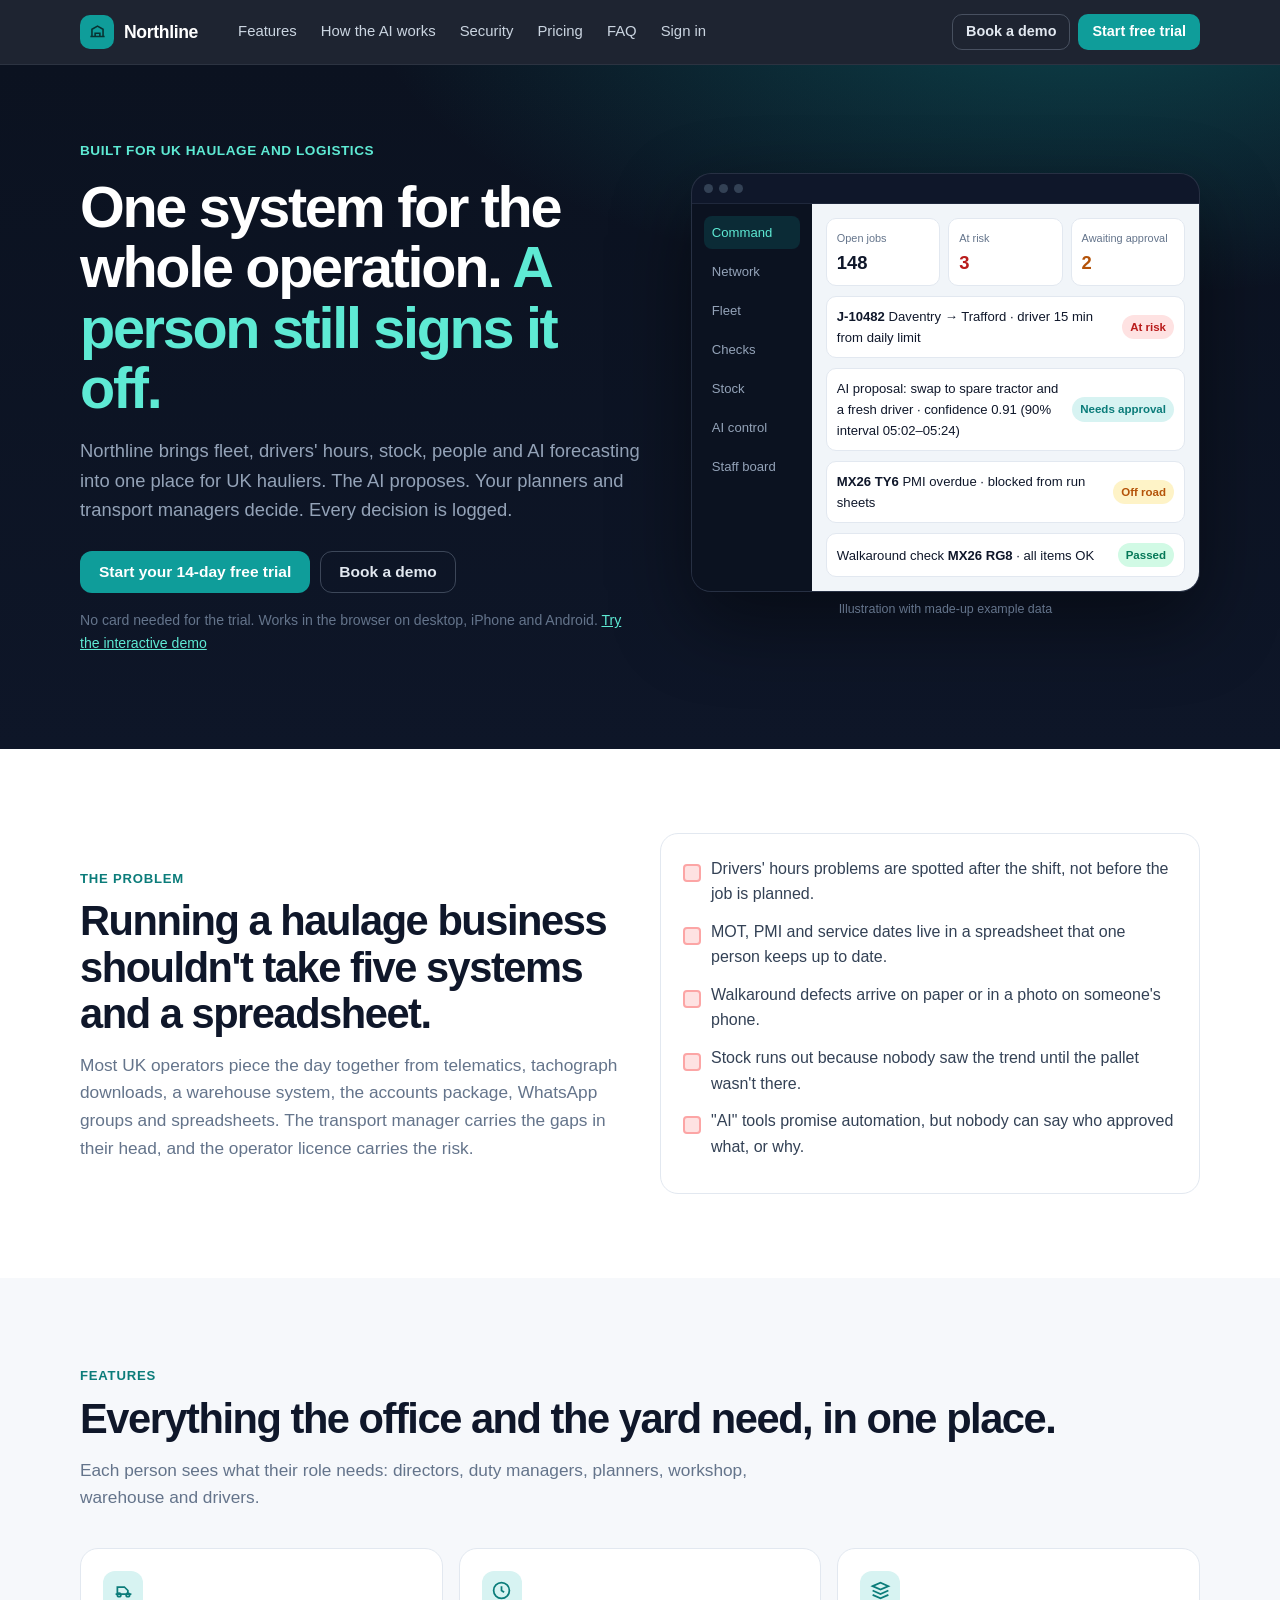
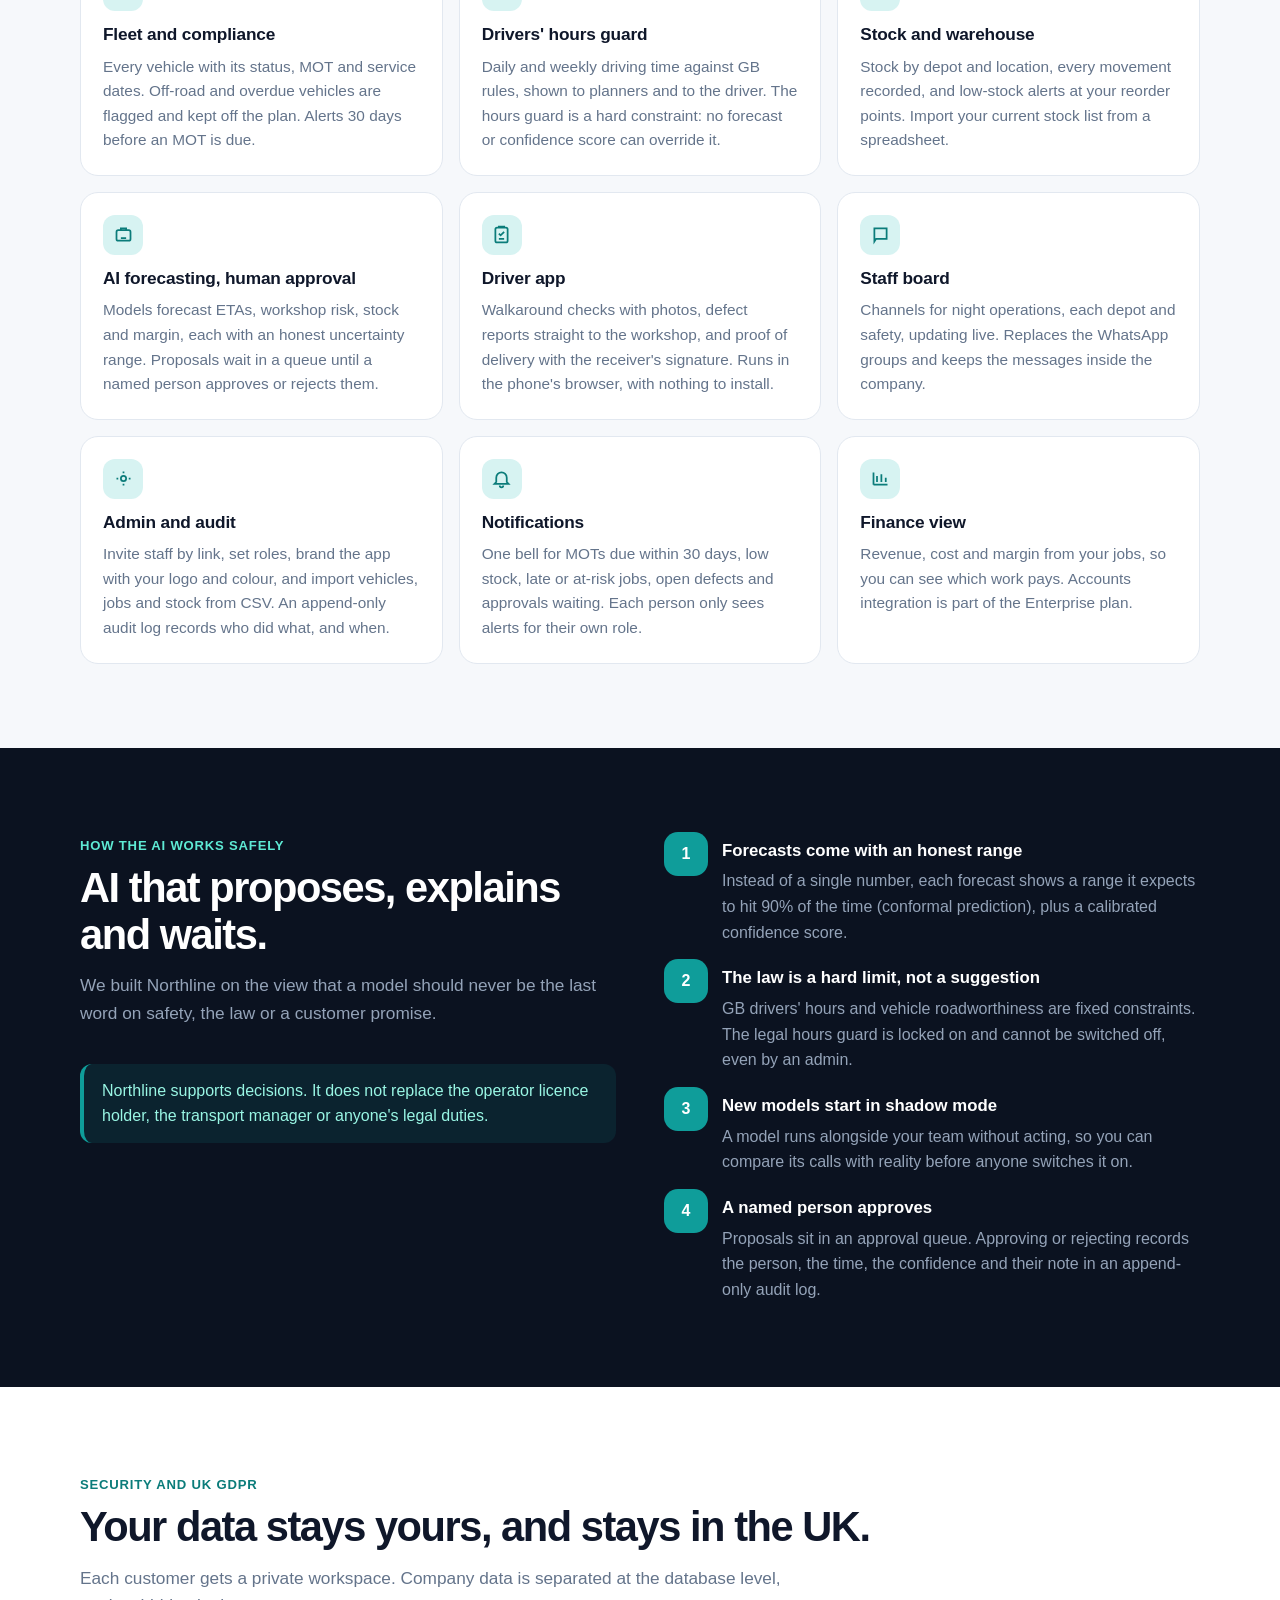
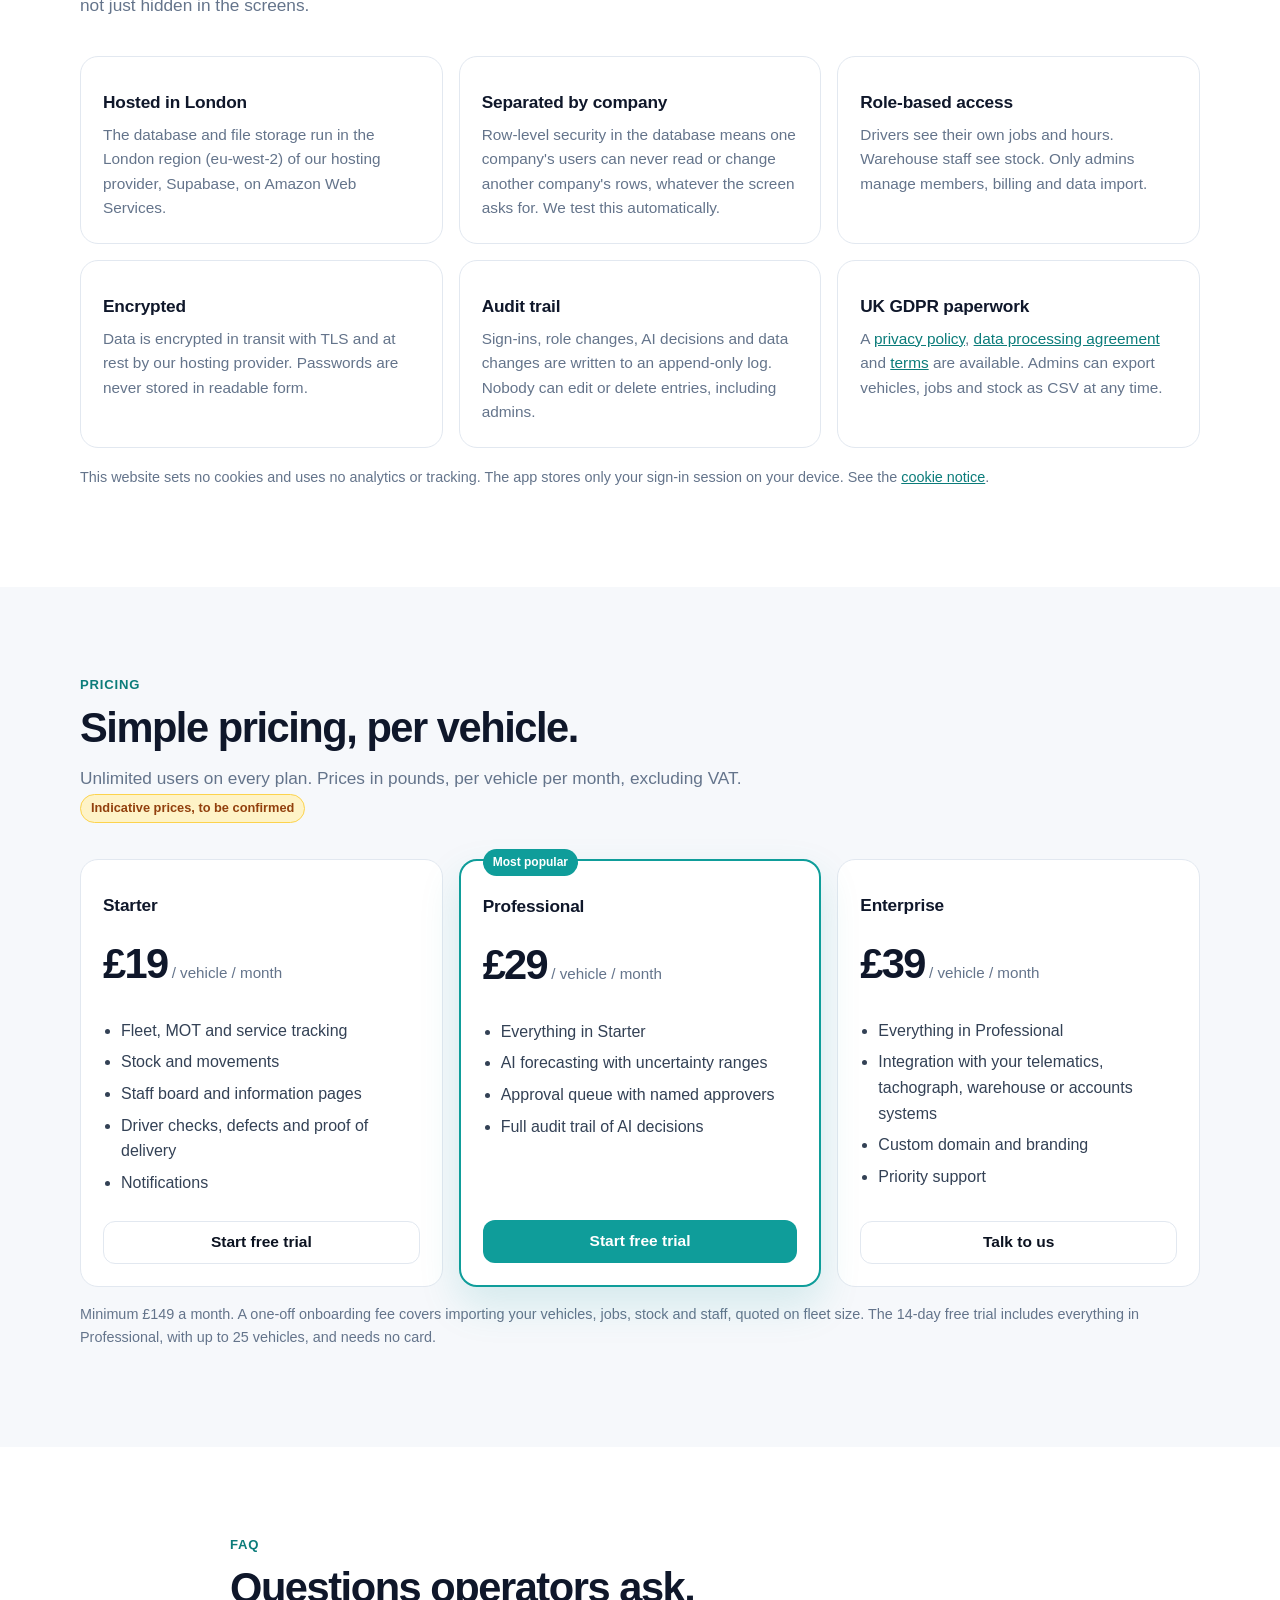
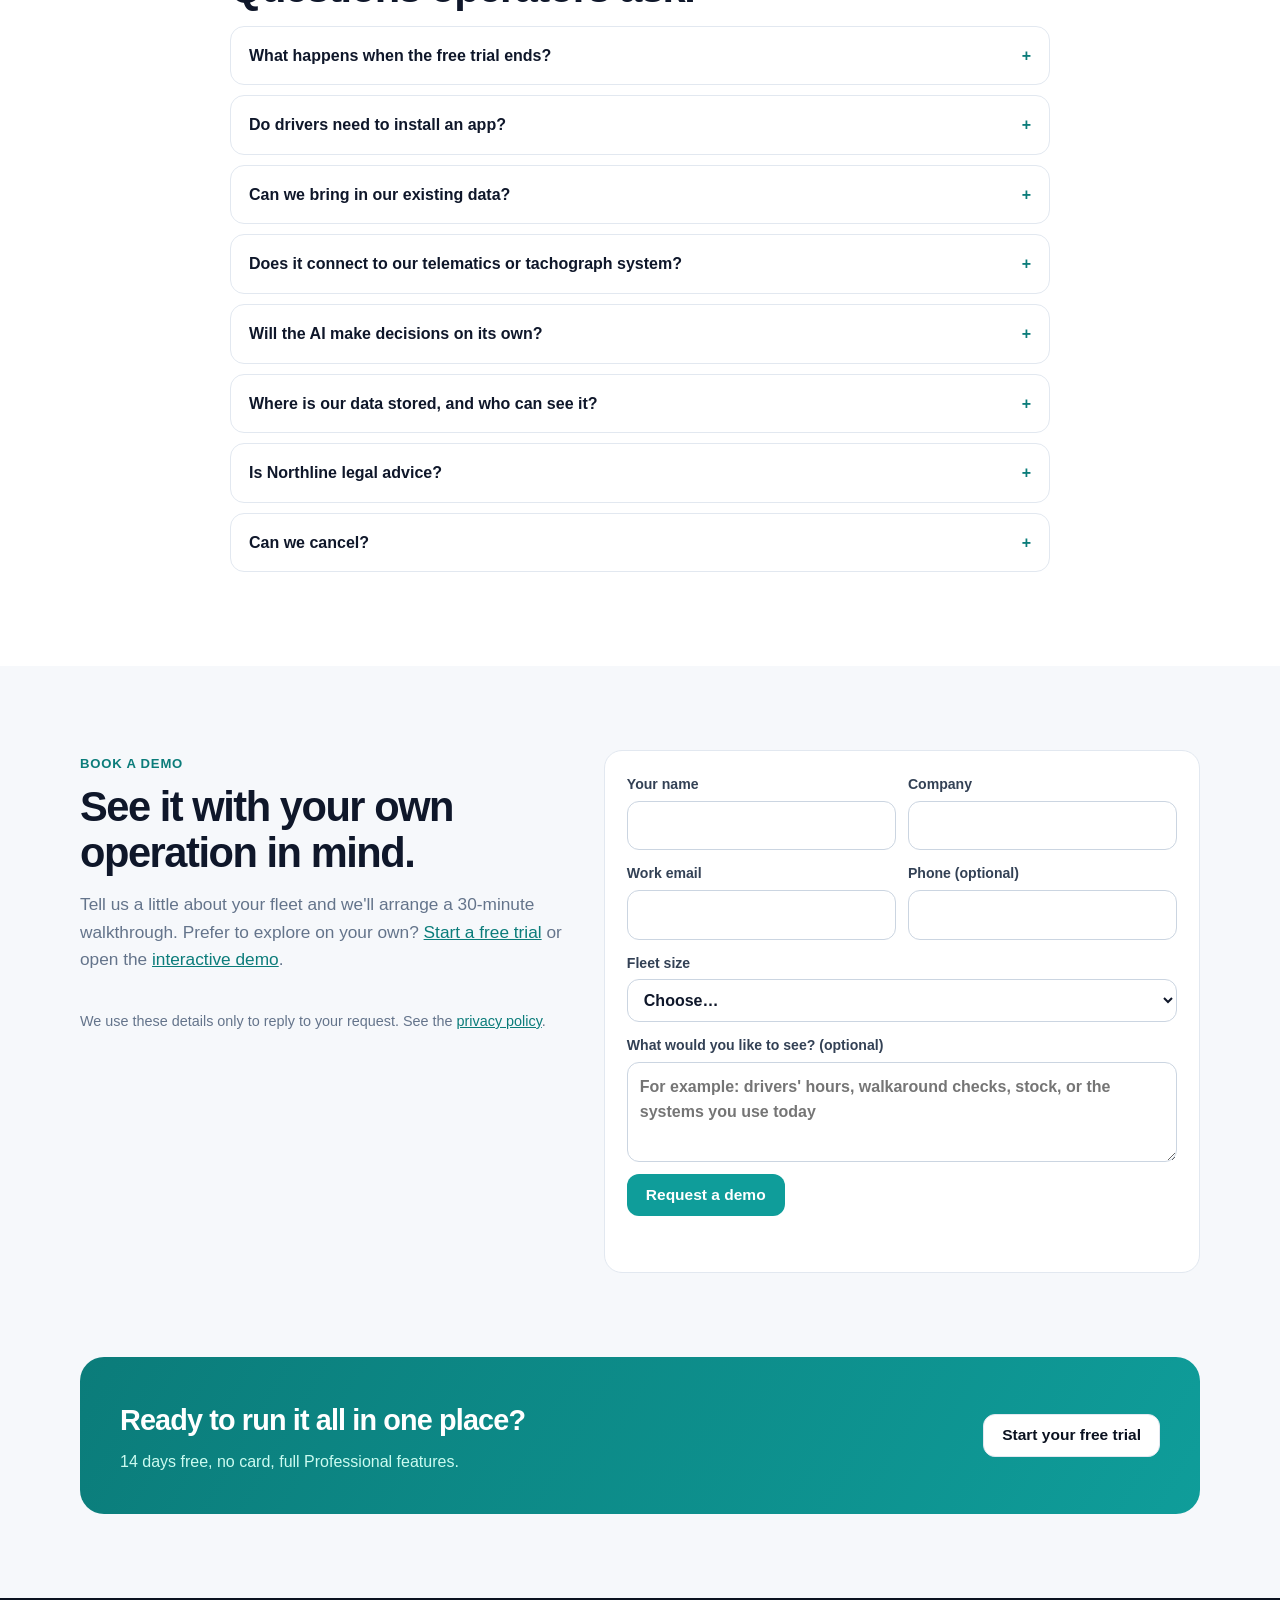
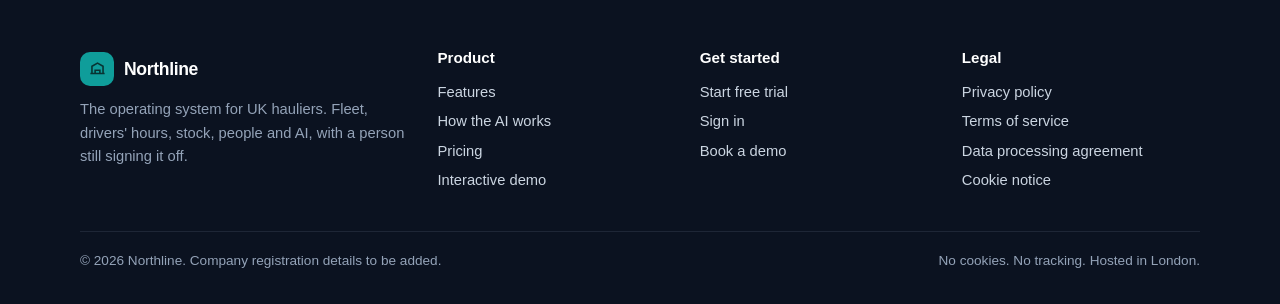
==== commit 637933cb: "Sales site, /demo/, legal templates, CSV export, deploy.sh for migrations+functions, docs, tests 70/" ====
--- a/index.html
+++ b/index.html
@@ -2,664 +2,217 @@
 <html lang="en-GB">
 <head>
 <meta charset="utf-8">
-<meta name="viewport" content="width=device-width, initial-scale=1">
-<title>Northline Operating System</title>
-<link rel="preconnect" href="https://fonts.googleapis.com">
-<link rel="preconnect" href="https://fonts.gstatic.com" crossorigin>
-<link href="https://fonts.googleapis.com/css2?family=DM+Sans:ital,opsz,wght@0,9..40,400;0,9..40,500;0,9..40,600;0,9..40,700&family=IBM+Plex+Mono:wght@400;500&display=swap" rel="stylesheet">
-<style>
-:root{--bg:#eef2f6;--bg-2:#fff;--sidebar:#0b1220;--sidebar-2:#151d2e;--line:#e2e8f0;--line-2:#cbd5e1;--text:#0f172a;--muted:#64748b;--faint:#94a3b8;--accent:#0f9d9a;--accent-2:#0b7c7a;--accent-soft:#d7f3f2;--ok:#047857;--ok-bg:#d1fae5;--watch:#b45309;--watch-bg:#fef3c7;--bad:#b91c1c;--bad-bg:#fee2e2;--shadow:0 1px 2px rgba(15,23,42,.06),0 8px 24px rgba(15,23,42,.04);--radius:16px;--sans:"DM Sans","Segoe UI",sans-serif;--mono:"IBM Plex Mono",ui-monospace,Menlo,Consolas,monospace}
-*{box-sizing:border-box}
-html,body{margin:0;height:100%;background:var(--bg);color:var(--text);font:15px/1.5 var(--sans)}
-button,input,select,textarea{font:inherit}button{cursor:pointer}
-#login{min-height:100%;display:grid;grid-template-columns:1.05fr .95fr;background:var(--sidebar)}
-.login-brand{padding:56px 64px;color:#e2e8f0;display:flex;flex-direction:column;justify-content:space-between}
-.mark{width:40px;height:40px;border-radius:12px;background:var(--accent);display:grid;place-items:center}
-.mark svg{width:22px;height:22px}
-.login-brand h1{font-size:2.4rem;letter-spacing:-.04em;color:#fff;margin:28px 0 12px;font-weight:700}
-.login-brand p{max-width:38ch;color:#94a3b8;font-size:1.05rem}
-.login-points{display:grid;gap:10px;margin-top:32px}
-.login-points div{display:flex;gap:10px;align-items:flex-start;color:#cbd5e1;font-size:.95rem}
-.dot{width:8px;height:8px;border-radius:99px;background:var(--accent);margin-top:7px;flex:none}
-.login-panel{background:#fff;display:flex;align-items:center;justify-content:center;padding:40px 32px}
-.login-card{width:100%;max-width:460px}
-.login-card h2{margin:0 0 6px;font-size:1.5rem;letter-spacing:-.03em}
-.login-card .sub{color:var(--muted);margin:0 0 20px}
-.member-grid{display:grid;gap:8px}
-.member{display:flex;gap:12px;align-items:center;width:100%;text-align:left;border:1px solid var(--line);background:#fff;border-radius:14px;padding:12px 14px}
-.member:hover{border-color:var(--accent);background:var(--accent-soft)}
-.member strong{display:block;font-size:.95rem}
-.member small{color:var(--muted)}
-.hint{margin-top:18px;color:var(--muted);font-size:.85rem}
-.btn{border:1px solid var(--line-2);background:#fff;color:var(--text);border-radius:12px;padding:10px 14px;font-weight:600}
-.btn.primary{background:var(--accent);border-color:var(--accent);color:#fff}
-.btn.primary:hover{background:var(--accent-2)}
-.btn.tiny{padding:6px 10px;font-size:.85rem;border-radius:10px}
-#app{display:none;min-height:100%}
-body.app-on #login{display:none}
-body.app-on #app{display:grid;grid-template-columns:252px 1fr;min-height:100%}
-.sidebar{background:var(--sidebar);color:#cbd5e1;padding:18px 12px 20px;display:flex;flex-direction:column;position:sticky;top:0;height:100vh}
-.brand{display:flex;gap:10px;align-items:center;padding:6px 10px 18px;color:#fff}
-.brand strong{display:block;font-size:.98rem;letter-spacing:-.02em}
-.brand small{color:#64748b;font-size:.75rem}
-.nav-group{margin:6px 0 14px}
-.nav-label{font-size:.7rem;text-transform:uppercase;letter-spacing:.08em;color:#64748b;padding:8px 12px 6px}
-.sidebar button.nav{width:100%;text-align:left;background:transparent;border:0;color:#cbd5e1;border-radius:10px;padding:9px 12px;display:flex;gap:10px;align-items:center;margin-bottom:2px}
-.sidebar button.nav svg{width:18px;height:18px;flex:none;opacity:.85}
-.sidebar button.nav[aria-current="page"]{background:var(--sidebar-2);color:#fff}
-.sidebar button.nav[aria-current="page"] svg{color:var(--accent);opacity:1}
-.sidebar button.nav:hover{background:#1a2438;color:#fff}
-.badge{margin-left:auto;background:#1e293b;color:#fff;border-radius:99px;font-size:.7rem;padding:1px 7px;font-weight:700}
-.grow{flex:1}
-.who{display:flex;gap:10px;align-items:center;padding:10px;border-radius:14px;background:var(--sidebar-2)}
-.avatar{width:34px;height:34px;border-radius:50%;display:grid;place-items:center;font-weight:700;font-size:.75rem;color:#083332;background:var(--accent);flex:none}
-.who strong{display:block;color:#fff;font-size:.85rem;white-space:nowrap;overflow:hidden;text-overflow:ellipsis}
-.who small{color:#94a3b8;font-size:.75rem}
-.shell{min-width:0;display:flex;flex-direction:column;min-height:100vh}
-.top{position:sticky;top:0;z-index:10;background:rgba(238,242,246,.88);backdrop-filter:blur(12px);border-bottom:1px solid var(--line);display:flex;align-items:center;gap:12px;padding:12px 24px}
-.menu-btn{display:none}
-.search{flex:1;max-width:420px;display:flex;align-items:center;gap:8px;background:#fff;border:1px solid var(--line);border-radius:999px;padding:8px 14px;color:var(--muted)}
-.search input{border:0;outline:none;width:100%;background:transparent}
-.clock{color:var(--muted);font-size:.85rem;margin-left:auto}
-.content{padding:24px 28px 48px;max-width:1280px;width:100%}
-.page-head{display:flex;flex-wrap:wrap;justify-content:space-between;gap:8px 16px;margin-bottom:20px}
-.page-head h1{margin:0;font-size:1.55rem;letter-spacing:-.03em}
-.page-head p{margin:4px 0 0;color:var(--muted)}
-.kpis{display:grid;grid-template-columns:repeat(4,1fr);gap:12px;margin-bottom:18px}
-.kpi,.card,.alert,.thread,.article,table.panel{background:var(--bg-2);border:1px solid var(--line);border-radius:var(--radius);box-shadow:var(--shadow)}
-.kpi{padding:16px 18px}.kpi .v{font-size:1.7rem;letter-spacing:-.04em;font-weight:700}
-.kpi .l{font-size:.75rem;text-transform:uppercase;letter-spacing:.06em;color:var(--muted);font-weight:600;margin-bottom:6px}
-.kpi .d{color:var(--muted);font-size:.85rem;margin-top:4px}
-.kpi.warn .v{color:var(--watch)}.kpi.bad .v{color:var(--bad)}
-.alert{padding:14px 16px;margin-bottom:22px}
-.alert.warn{background:var(--watch-bg);border-color:#f6d889}
-.alert.info{background:var(--accent-soft);border-color:#b6e4e2}
-.alert strong{display:block;margin-bottom:2px}
-.grid-2{display:grid;grid-template-columns:1fr 1fr;gap:14px}
-.card{padding:16px 18px}
-.card h3{margin:0 0 12px;font-size:.78rem;text-transform:uppercase;letter-spacing:.06em;color:var(--muted)}
-section{margin:0 0 26px}section>h2{margin:0 0 8px;font-size:1.15rem;letter-spacing:-.02em}
-.intro{color:var(--muted);margin:0 0 14px;max-width:72ch}
-.toolbar{display:flex;flex-wrap:wrap;gap:10px;align-items:center;margin:0 0 12px}
-select,.input{border:1px solid var(--line-2);border-radius:10px;padding:8px 10px;background:#fff}
-table{width:100%;border-collapse:collapse}.scroll{overflow-x:auto}
-th,td{text-align:left;padding:10px 12px;border-bottom:1px solid var(--line);vertical-align:top;font-size:.9rem}
-th{font-size:.72rem;text-transform:uppercase;letter-spacing:.05em;color:var(--muted);background:#f8fafc}
-tr:last-child td{border-bottom:0}
-.mono{font-family:var(--mono);font-size:.82rem}.right{text-align:right}
-.pill{display:inline-block;padding:2px 8px;border-radius:999px;font-size:.75rem;font-weight:700}
-.ok{background:var(--ok-bg);color:var(--ok)}.watch{background:var(--watch-bg);color:var(--watch)}.bad{background:var(--bad-bg);color:var(--bad)}
-.rows{display:grid;gap:8px}
-.row{display:grid;grid-template-columns:1fr auto;gap:8px 16px;padding:14px 16px;background:#fff;border:1px solid var(--line);border-radius:14px}
-.row h3{margin:0;font-size:1rem}.row p{margin:4px 0 0;color:var(--muted);font-size:.9rem}
-.bars .bar{display:grid;grid-template-columns:110px 1fr auto;gap:8px;align-items:center;margin:8px 0;font-size:.85rem}
-.track{height:8px;background:#e8eef5;border-radius:99px;overflow:hidden}
-.fill{height:100%;background:var(--accent);border-radius:99px}
-.props{display:grid;grid-template-columns:1fr auto;gap:8px 16px;margin:0}
-.props dt{color:var(--muted)}.props dd{margin:0;text-align:right;font-weight:650}
-.flow{display:flex;flex-wrap:wrap;gap:6px;align-items:center}
-.node{background:#fff;border:1px solid var(--line);border-radius:12px;padding:8px 10px;min-width:104px}
-.node b{display:block;font-size:.88rem}.node span{display:block;color:var(--muted);font-size:.75rem}
-.node.person{border-color:var(--accent);background:var(--accent-soft)}.arrow{color:var(--faint)}
-ol.steps{margin:0;padding:0;list-style:none;counter-reset:s}
-ol.steps li{counter-increment:s;padding:12px 0 12px 44px;position:relative;border-top:1px solid var(--line)}
-ol.steps li:first-child{border-top:0}
-ol.steps li::before{content:counter(s);position:absolute;left:0;top:12px;width:28px;height:28px;border-radius:50%;background:var(--sidebar);color:#fff;display:grid;place-items:center;font-size:.8rem;font-weight:700}
-ol.steps span{color:var(--muted);font-size:.9rem}
-.check{list-style:none;margin:0;padding:0}
-.check li{padding:8px 0;border-bottom:1px solid var(--line);display:flex;gap:10px}
-.check li:last-child{border-bottom:0}
-.tick{width:18px;height:18px;border-radius:6px;border:1px solid var(--line-2);flex:none;display:grid;place-items:center;font-size:11px}
-.tick.on{background:var(--ok);border-color:var(--ok);color:#fff}
-.actions{display:flex;flex-wrap:wrap;gap:6px}.note{font-size:.82rem;color:var(--muted)}
-.heat th,.heat td{padding:5px;text-align:center;border:0;background:transparent}
-.cell{border-radius:6px;min-width:34px;padding:6px 0;font-size:.75rem;font-weight:600}
-svg.chart{width:100%;height:220px;display:block}
-.board{display:grid;grid-template-columns:220px 1fr;gap:14px;min-height:560px}
-.channels,.thread{padding:12px}
-.channels button{width:100%;text-align:left;border:0;background:transparent;padding:9px 10px;border-radius:10px;color:var(--text);margin-bottom:2px}
-.channels button[aria-current="true"]{background:var(--accent-soft);color:var(--accent-2);font-weight:650}
-.msg{padding:12px 0;border-bottom:1px solid var(--line)}.msg .by{display:flex;gap:10px;align-items:center}
-.msg .by time{color:var(--faint);font-size:.78rem;margin-left:auto}
-.msg p{margin:6px 0 0 44px}
-.reply{margin:8px 0 0 44px;padding:8px 10px;background:#f8fafc;border-radius:10px}
-.composer{display:grid;gap:8px;margin-top:12px;padding-top:12px;border-top:1px solid var(--line)}
-.composer textarea{width:100%;min-height:76px;border:1px solid var(--line-2);border-radius:12px;padding:10px 12px;resize:vertical}
-.info-wrap{display:grid;grid-template-columns:240px 1fr;gap:14px}
-.toc button{width:100%;text-align:left;background:#fff;border:1px solid var(--line);padding:11px 12px;border-radius:12px;margin-bottom:8px}
-.toc button[aria-current="true"]{border-color:var(--accent);background:var(--accent-soft)}
-.article{padding:22px 24px}.article h2{margin-top:0}.article p,.article li{color:#334155}
-.split{display:flex;justify-content:space-between;gap:8px;align-items:center}
-.denied{padding:48px 24px;text-align:center;color:var(--muted)}
-.hidden{display:none!important}.overlay{display:none}.field{display:grid;gap:6px;margin-bottom:12px}
-.field span{font-size:.8rem;font-weight:600;color:var(--muted)}
-@media(max-width:980px){
-body.app-on #app{grid-template-columns:1fr}
-.sidebar{position:fixed;z-index:30;transform:translateX(-110%);transition:transform .2s;width:252px}
-body.nav-open .sidebar{transform:none}
-.overlay{display:none;position:fixed;inset:0;background:rgba(15,23,42,.45);z-index:25}
-body.nav-open .overlay{display:block}
-.menu-btn{display:inline-flex}
-.kpis,.grid-2,.board,.info-wrap,#login{grid-template-columns:1fr}
-.login-brand{display:none}.bars .bar{grid-template-columns:1fr}
-.content,.top{padding-left:16px;padding-right:16px}
-}
-</style>
+<meta name="viewport" content="width=device-width, initial-scale=1, viewport-fit=cover">
+<title>Northline · The operating system for UK hauliers</title>
+<meta name="description" content="Fleet, drivers' hours, stock, people and AI forecasting in one system for UK haulage and logistics companies. Every AI proposal waits for a named person to approve it. Hosted in London.">
+<meta name="theme-color" content="#0b1220">
+<meta property="og:title" content="Northline · The operating system for UK hauliers">
+<meta property="og:description" content="Fleet, drivers' hours, stock and AI with human approval, in one place. Hosted in London.">
+<meta property="og:type" content="website">
+<link rel="icon" href="app/icon.svg" type="image/svg+xml">
+<link rel="apple-touch-icon" href="app/apple-touch-icon.png">
+<link rel="stylesheet" href="assets/site.css">
 </head>
 <body>
-<div id="login">
-  <div class="login-brand">
-    <div>
-      <div class="mark" aria-hidden="true"><svg viewBox="0 0 24 24" fill="none" stroke="#083332" stroke-width="2"><path d="M3 17h18M5 17V8l7-4 7 4v9M9 17v-4h6v4"/></svg></div>
-      <h1>Northline</h1>
-      <p>The operating system for a UK haulage and warehousing company: fleet, stock, people, finance and AI, with a person still on the hook for safety and the operator licence.</p>
-      <div class="login-points">
-        <div><span class="dot"></span>Role-based dashboards for drivers, planners, warehouse, workshop and directors</div>
-        <div><span class="dot"></span>Staff board for depots, night operations and safety</div>
-        <div><span class="dot"></span>AI that proposes under hard legal limits, then waits for approval</div>
+<a class="skip" href="#main">Skip to content</a>
+<header class="nav" id="nav">
+  <div class="wrap">
+    <a class="logo" href="#top" aria-label="Northline home"><span class="mark"><svg viewBox="0 0 24 24" fill="none" stroke="#083332" stroke-width="2"><path d="M3 17h18M5 17V8l7-4 7 4v9M9 17v-4h6v4"/></svg></span>Northline</a>
+    <nav class="nav-links" aria-label="Main">
+      <a href="#features">Features</a><a href="#ai">How the AI works</a><a href="#security">Security</a><a href="#pricing">Pricing</a><a href="#faq">FAQ</a><a href="app/">Sign in</a>
+    </nav>
+    <div class="nav-cta">
+      <a class="btn btn-ghost btn-sm hide-sm" href="#demo">Book a demo</a>
+      <a class="btn btn-primary btn-sm" href="app/?start=trial">Start free trial</a>
+    </div>
+    <button class="menu-toggle" type="button" id="menuToggle" aria-expanded="false" aria-controls="nav">Menu</button>
+  </div>
+</header>
+
+<main id="main">
+<!-- HERO -->
+<div class="hero" id="top">
+  <div class="wrap">
+    <div>
+      <span class="eyebrow">Built for UK haulage and logistics</span>
+      <h1>One system for the whole operation. <em>A person still signs it off.</em></h1>
+      <p class="lead">Northline brings fleet, drivers' hours, stock, people and AI forecasting into one place for UK hauliers. The AI proposes. Your planners and transport managers decide. Every decision is logged.</p>
+      <div class="hero-ctas">
+        <a class="btn btn-primary" href="app/?start=trial">Start your 14-day free trial</a>
+        <a class="btn btn-ghost" href="#demo">Book a demo</a>
       </div>
-    </div>
-    <p>Working model with illustrative data as of 10 November 2026, 02:00 Europe/London. Choose a member to enter. Nothing is sent to a server.</p>
-  </div>
-  <div class="login-panel">
-    <div class="login-card">
-      <h2>Sign in</h2>
-      <p class="sub">Pick a demo member to open the matching dashboard. This is a local model, not a live company directory.</p>
-      <div class="member-grid" id="memberGrid"><p class="note">Loading members… If this message stays, this viewer is blocking the app. Open the file in Chrome, Safari, Edge or Firefox instead.</p></div><noscript><p class="note" style="color:#b91c1c">This viewer has scripts turned off, so the system cannot run here. Open the downloaded file in Chrome, Safari, Edge or Firefox.</p></noscript>
-      <p class="hint">Admin can add more members from the Admin section after you sign in. New members then appear on this screen, on this device only.</p>
+      <p class="hero-note">No card needed for the trial. Works in the browser on desktop, iPhone and Android. <a href="demo/" style="color:#5eead4">Try the interactive demo</a></p>
+    </div>
+    <div aria-hidden="true">
+      <div class="mock">
+        <div class="mock-top"><i></i><i></i><i></i></div>
+        <div class="mock-body">
+          <div class="mock-side"><span class="on">Command</span><span>Network</span><span>Fleet</span><span>Checks</span><span>Stock</span><span>AI control</span><span>Staff board</span></div>
+          <div class="mock-main">
+            <div class="mock-kpis"><div class="mock-kpi"><small>Open jobs</small><b>148</b></div><div class="mock-kpi"><small>At risk</small><b style="color:#b91c1c">3</b></div><div class="mock-kpi"><small>Awaiting approval</small><b style="color:#b45309">2</b></div></div>
+            <div class="mock-row"><span><b class="mono">J-10482</b> Daventry → Trafford · driver 15 min from daily limit</span><span class="tag bad">At risk</span></div>
+            <div class="mock-row"><span>AI proposal: swap to spare tractor and a fresh driver · confidence 0.91 (90% interval 05:02–05:24)</span><span class="tag ai">Needs approval</span></div>
+            <div class="mock-row"><span><b class="mono">MX26 TY6</b> PMI overdue · blocked from run sheets</span><span class="tag watch">Off road</span></div>
+            <div class="mock-row"><span>Walkaround check <b class="mono">MX26 RG8</b> · all items OK</span><span class="tag ok">Passed</span></div>
+          </div>
+        </div>
+      </div>
+      <p class="mock-cap">Illustration with made-up example data</p>
     </div>
   </div>
 </div>
-<div id="app">
-  <div class="overlay" id="overlay"></div>
-  <aside class="sidebar" id="sidebar"></aside>
-  <div class="shell">
-    <header class="top">
-      <button class="btn tiny menu-btn" id="menuBtn" type="button">Menu</button>
-      <label class="search"><svg width="16" height="16" viewBox="0 0 24 24" fill="none" stroke="currentColor" stroke-width="2"><circle cx="11" cy="11" r="7"/><path d="M20 20l-3-3"/></svg>
-        <input id="search" placeholder="Search journeys, vehicles, people" aria-label="Search">
-      </label>
-      <div class="clock">10 Nov 2026 · 02:00 Europe/London</div>
-      <button class="btn tiny" id="signOutBtn" type="button">Sign out</button>
-    </header>
-    <main class="content" id="main"></main>
-  </div>
-</div>
-<script>
-const ICONS = {
-  home:'<svg viewBox="0 0 24 24" fill="none" stroke="currentColor" stroke-width="2"><path d="M4 11l8-7 8 7v9a1 1 0 0 1-1 1h-5v-6H10v6H5a1 1 0 0 1-1-1z"/></svg>',
-  command:'<svg viewBox="0 0 24 24" fill="none" stroke="currentColor" stroke-width="2"><circle cx="12" cy="12" r="3"/><path d="M12 3v2M12 19v2M3 12h2M19 12h2M5.6 5.6l1.4 1.4M17 17l1.4 1.4M18.4 5.6 17 7M7 17l-1.4 1.4"/></svg>',
-  network:'<svg viewBox="0 0 24 24" fill="none" stroke="currentColor" stroke-width="2"><circle cx="6" cy="6" r="2"/><circle cx="18" cy="6" r="2"/><circle cx="12" cy="18" r="2"/><path d="M8 7l3 9M16 7l-3 9"/></svg>',
-  fleet:'<svg viewBox="0 0 24 24" fill="none" stroke="currentColor" stroke-width="2"><path d="M3 16h18M5 16V8h8l4 4v4M7 19a2 2 0 1 0 0-4 2 2 0 0 0 0 4zm10 0a2 2 0 1 0 0-4 2 2 0 0 0 0 4z"/></svg>',
-  people:'<svg viewBox="0 0 24 24" fill="none" stroke="currentColor" stroke-width="2"><path d="M16 21v-2a4 4 0 0 0-4-4H7a4 4 0 0 0-4 4v2"/><circle cx="9.5" cy="7.5" r="3.5"/><path d="M22 21v-2a4 4 0 0 0-3-3.87M16 3.13a3.5 3.5 0 0 1 0 6.74"/></svg>',
-  stock:'<svg viewBox="0 0 24 24" fill="none" stroke="currentColor" stroke-width="2"><path d="M3 7l9-4 9 4-9 4-9-4zm0 5l9 4 9-4M3 17l9 4 9-4"/></svg>',
-  finance:'<svg viewBox="0 0 24 24" fill="none" stroke="currentColor" stroke-width="2"><path d="M4 19V5M4 19h16M8 16V9m5 7V7m5 9v-5"/></svg>',
-  ai:'<svg viewBox="0 0 24 24" fill="none" stroke="currentColor" stroke-width="2"><rect x="4" y="7" width="16" height="12" rx="2"/><path d="M9 7V5h6v2M9 13h.01M15 13h.01M9 16h6"/></svg>',
-  board:'<svg viewBox="0 0 24 24" fill="none" stroke="currentColor" stroke-width="2"><path d="M5 5h14v12H7l-2 3V5z"/></svg>',
-  info:'<svg viewBox="0 0 24 24" fill="none" stroke="currentColor" stroke-width="2"><circle cx="12" cy="12" r="9"/><path d="M12 11v6M12 8h.01"/></svg>',
-  admin:'<svg viewBox="0 0 24 24" fill="none" stroke="currentColor" stroke-width="2"><circle cx="12" cy="12" r="3"/><path d="M4 12h2M18 12h2M12 4v2M12 18v2"/></svg>'
-};
-const ACCESS = {
-  admin:["home","command","network","fleet","people","stock","finance","ai","board","info","admin"],
-  duty:["home","command","network","fleet","people","ai","board","info"],
-  planner:["home","command","network","stock","finance","ai","board","info"],
-  workshop:["home","fleet","board","info"],
-  warehouse:["home","stock","board","info"],
-  driver:["home","board","info"]
-};
-const SEED_USERS = [
-  {email:"priya.shah@northline.model",name:"Priya Shah",role:"admin",title:"Operations director",depot:"Daventry"},
-  {email:"owen.blake@northline.model",name:"Owen Blake",role:"duty",title:"Night duty manager",depot:"Daventry"},
-  {email:"mei.chen@northline.model",name:"Mei Chen",role:"planner",title:"Network planner",depot:"Trafford"},
-  {email:"ioan.rees@northline.model",name:"Ioan Rees",role:"workshop",title:"Workshop controller",depot:"Daventry"},
-  {email:"sofia.almeida@northline.model",name:"Sofia Almeida",role:"warehouse",title:"Inventory lead",depot:"Tilbury"},
-  {email:"amir.khan@northline.model",name:"Amir Khan",role:"driver",title:"Class 1 driver",depot:"Daventry"}
-];
-const ROLE_LABEL = {admin:"Admin",duty:"Duty manager",planner:"Planner",workshop:"Workshop",warehouse:"Warehouse",driver:"Driver"};
-const jobs = [
-  {id:"J-10482",lane:"Daventry to Trafford primary",type:"Trunk",vehicle:"MX26 MRD",driver:"Amir Khan",sla:"05:30 receive",status:"At risk",tone:"bad",ai:"Reassign to MX26 PL4 and S. Walsh",risk:true,kind:"trunk"},
-  {id:"J-10476",lane:"Daventry to Tilbury night trunk",type:"Trunk",vehicle:"MX26 HN3",driver:"D. McLean",sla:"04:45 gate-in",status:"At risk",tone:"bad",ai:"Driver 15 minutes from the daily limit",risk:true,kind:"trunk"},
-  {id:"J-10499",lane:"Holyhead green-lane sailing",type:"Trunk",vehicle:"MX26 IR9",driver:"C. Evans",sla:"03:30 ferry",status:"Watch",tone:"watch",ai:"GVMS pre-lodged; ETA interval is wide",risk:true,kind:"trunk"},
-  {id:"J-10491",lane:"Tilbury to DIRFT store",type:"Trunk",vehicle:"MX26 FR2",driver:"L. O'Neill",sla:"06:15 book-in",status:"On time",tone:"ok",ai:"ETA 05:52 to 06:09 at 90% confidence",risk:false,kind:"trunk"},
-  {id:"J-10488",lane:"Glasgow to Daventry backload",type:"Trunk",vehicle:"MX26 PL4",driver:"S. Walsh",sla:"14:00",status:"On time",tone:"ok",ai:"Backload fills the empty southbound leg",risk:false,kind:"trunk"},
-  {id:"J-10507",lane:"Manchester multi-drop",type:"Local",vehicle:"MX26 RG8",driver:"P. Reid",sla:"12:00 last drop",status:"Watch",tone:"watch",ai:"48 minutes slack after hours remainder",risk:true,kind:"local"},
-  {id:"J-10518",lane:"Birmingham to Glasgow spot",type:"Spot",vehicle:"Unassigned",driver:"—",sla:"18:00",status:"Held",tone:"watch",ai:"Auto-accept blocked; margin 3.1% after empty running",risk:true,kind:"trunk"},
-  {id:"J-10522",lane:"Trafford to Leeds secondary",type:"Local",vehicle:"MX26 KT1",driver:"M. Begum",sla:"08:00",status:"On time",tone:"ok",ai:"Assignment confidence 0.93",risk:false,kind:"local"},
-  {id:"J-10531",lane:"Bristol Clean Air Zone delivery",type:"Local",vehicle:"MX26 UZ4",driver:"R. Cole",sla:"10:30",status:"Watch",tone:"watch",ai:"Reroute avoids the CAZ charge and still meets the window",risk:false,kind:"local"},
-  {id:"J-10540",lane:"Trafford frozen outbound",type:"Local",vehicle:"MX26 RF1",driver:"J. Patel",sla:"07:00",status:"On time",tone:"ok",ai:"Reefer setpoint stable through the last two hours",risk:false,kind:"local"}
-];
-const stock = [
-  {sku:"CH-4402",item:"CHEP pallets",site:"daventry",siteLabel:"Daventry",cover:"Short 420 inbound",action:"Propose inbound of 600 for Thursday",tone:"bad"},
-  {sku:"FG-1188",item:"Ambient grocery",site:"trafford",siteLabel:"Trafford",cover:"1.6 days",action:"Pull two days forward from Tilbury",tone:"watch"},
-  {sku:"PK-902",item:"Stretch wrap",site:"all",siteLabel:"All sites",cover:"4 days",action:"Raise a purchase order today",tone:"watch"},
-  {sku:"FZ-331",item:"Frozen mixed",site:"tilbury",siteLabel:"Tilbury",cover:"5.2 days",action:"Split the wave; door 7 is congested",tone:"watch"},
-  {sku:"RM-204",item:"Packaging",site:"daventry",siteLabel:"Daventry",cover:"21 days",action:"Hold replenishment; slow moving",tone:""},
-  {sku:"FG-2201",item:"Retail secondary",site:"trafford",siteLabel:"Trafford",cover:"8.4 days",action:"Keep the planned wave",tone:"ok"}
-];
-const modelsSeed = [
-  {id:"eta",name:"ETA engine",technique:"Gradient boosting with conformal prediction on telematics, traffic and gate times",mode:"Live",live:true,gate:"Customer ETAs update automatically only when the 90% interval stays inside the window; otherwise the journey is queued",owner:"Planning"},
-  {id:"hours",name:"Legal hours guard",technique:"Rule engine plus remaining-time forecast against GB drivers' hours, working time and tachograph rules",mode:"Live, hard constraint",live:true,locked:true,gate:"The system never assigns a journey that would breach legal hours.",owner:"Duty manager"},
-  {id:"rul",name:"Workshop remaining life",technique:"Survival model on ECU fault codes, mileage and PMI history",mode:"Live advisory",live:true,gate:"No workshop slot is booked until a controller accepts the recommendation",owner:"Workshop"},
-  {id:"plan",name:"Network planner",technique:"Mixed-integer routing with time windows, weight, driver hours and Clean Air Zone costs",mode:"Live on trunk, shadow on local",live:true,gate:"A planner must accept the run sheet before it is committed",owner:"Planning"},
-  {id:"stock",name:"Stock forecast",technique:"Hierarchical forecast by warehouse, customer and SKU",mode:"Live proposals",live:true,gate:"Purchase orders over £5,000 need a buyer",owner:"Inventory"},
-  {id:"fuel",name:"Fuel and telematics anomalies",technique:"Residual monitoring and isolation detection",mode:"Live alerts",live:true,gate:"Alerts open a secure investigation; the model never records a finding on its own",owner:"Security"},
-  {id:"yard",name:"Yard slot agent",technique:"Constrained policy, trained and tested only in the digital twin",mode:"Shadow only",live:false,gate:"No live yard instruction until shadow error stays inside the agreed band for 28 days",owner:"Yard lead"},
-  {id:"spot",name:"Spot pricing",technique:"Calibrated margin model including empty running and late risk",mode:"Live reject, human accept",live:true,gate:"The model may block a loss-making load; it never auto-accepts work",owner:"Commercial"}
-];
-const queue = [
-  {id:"J-10482",proposal:"Reassign to MX26 PL4 and S. Walsh",conf:"0.94",why:"Hours limit on the current driver",tone:"bad",owner:"Duty manager"},
-  {id:"J-10476",proposal:"Change driver at the next safe stop",conf:"0.97",why:"Daily hours hard stop",tone:"bad",owner:"Duty manager"},
-  {id:"MX26 FR8",proposal:"Book turbo inspection on 12 November at Daventry",conf:"0.81",why:"Workshop time needs a controller",tone:"watch",owner:"Workshop"},
-  {id:"MX26 KX2",proposal:"Secure the vehicle and open a fuel investigation",conf:"0.88",why:"Anomaly is not a finding",tone:"watch",owner:"Security"},
-  {id:"J-10518",proposal:"Do not auto-accept the Birmingham to Glasgow spot",conf:"0.86",why:"Margin after empty running is 3.1%",tone:"watch",owner:"Commercial"},
-  {id:"CH-4402",proposal:"Inbound 600 CHEP pallets on Thursday",conf:"0.91",why:"Purchase over the buyer threshold",tone:"watch",owner:"Inventory"}
-];
-const CHANNELS = [{id:"night",name:"Night operations"},{id:"daventry",name:"Daventry"},{id:"trafford",name:"Trafford"},{id:"tilbury",name:"Tilbury"},{id:"safety",name:"Safety and compliance"},{id:"general",name:"General"}];
-const SEED_POSTS = [
-  {id:"p1",channel:"night",author:"Owen Blake",role:"Duty manager",at:"01:12",body:"J-10482 and J-10476 are both inside the last 15 minutes of daily driving. Please do not add work. I will take the reassignments in the approval queue before 03:00.",replies:[{author:"Mei Chen",at:"01:18",body:"Understood. I have parked a spare tractor for Walsh at Daventry."}]},
-  {id:"p2",channel:"night",author:"Priya Shah",role:"Operations director",at:"01:26",body:"Keep MX26 TY6 off every run sheet until the overdue PMI is closed. If a customer chases Trafford, use the 90% ETA interval, not a single time."},
-  {id:"p3",channel:"daventry",author:"Ioan Rees",role:"Workshop",at:"21:40",body:"Turbo inspection for MX26 FR8 is held for Thursday 12 November, 08:00-14:00. I need the vehicle on the pit, not in the yard queue."},
-  {id:"p4",channel:"tilbury",author:"Sofia Almeida",role:"Inventory",at:"22:15",body:"Door 7 is congested on frozen mixed. I will split FZ-331 if the next wave is not already on the dock."},
-  {id:"p5",channel:"safety",author:"Owen Blake",role:"Duty manager",at:"23:04",body:"Agency driver T. Greene stays unassigned until the licence check is complete. No exceptions from the board, please."},
-  {id:"p6",channel:"general",author:"Mei Chen",role:"Planner",at:"18:42",body:"Glasgow backload is filling the empty southbound this week. Empty running is 11.4%. Please offer any northbound spare capacity to planning before you take a cheap spot."}
-];
-const INFO = {
-  hours:{title:"GB drivers' hours",html:"<h2>GB drivers' hours</h2><p>In this model, GB drivers' hours, working time and tachograph rules are hard constraints. A confidence score cannot override them, and the planner cannot auto-assign a journey that would breach a limit.</p><ul><li>Daily driving is treated as a hard stop, not a target to lean on.</li><li>The hours guard uses the remaining-time forecast and the live tachograph file.</li><li>If a ferry, gate or traffic delay would pinch a limit, the journey is queued for a person.</li><li>This page is a working brief for the model company, not official legal advice. Always check the current GOV.UK rules.</li></ul>"},
-  licence:{title:"Operator licence duties",html:"<h2>Operator licence duties</h2><p>The people who hold the operator licence stay accountable for vehicles, drivers and records. The system is built to make that easier, not to take the duty away.</p><ul><li>Vehicles off road or past PMI are blocked from the run sheet.</li><li>Walk-around defects should be closed within 24 hours.</li><li>Agency drivers are held until licence checks are current.</li><li>An audit log keeps the recommendation, the interval, and the name of the person who accepted or changed it.</li></ul>"},
-  depots:{title:"Depot directory",html:"<h2>Depot directory</h2><p>Four operating sites in this model, as of 10 November 2026.</p><ul><li><strong>Daventry DIRFT</strong> — planning, workshop and grocery primary. 22,400 pallet locations, 91% occupied.</li><li><strong>Trafford Park</strong> — secondary distribution and frozen outbound. 14,200 locations, 84% occupied.</li><li><strong>Tilbury</strong> — store intake and Irish Sea staging. 11,400 locations, 88% occupied.</li><li><strong>Bellshill</strong> — Scottish trunk and backload. Lower overnight utilisation, useful for recovery work.</li></ul>"},
-  ai:{title:"How AI is allowed to act",html:"<h2>How AI is allowed to act</h2><p>Northline uses specialist models, each with a job, a confidence rule, a legal envelope, and a named owner. If a model is uncertain, or the action could affect safety, the operator licence or a customer promise, it abstains and waits.</p><ol><li>Train and calibrate on the operator's own data, held in the UK.</li><li>Prove the legal envelope in a digital twin.</li><li>Shadow the live operation for at least 28 days.</li><li>Act only inside the agreed gate. Everything else goes to the approval queue.</li></ol>"},
-  safety:{title:"Safety reporting",html:"<h2>Safety reporting</h2><p>Fuel and telematics anomalies open an investigation; they do not record a finding on their own. Defects, near misses and hours concerns should be posted in Safety and compliance, and raised with the duty manager if a vehicle is still in service.</p><p>If a vehicle is unsafe, take it off the road first, then write it up. Do not wait for a model to agree.</p>"}
-};
-const KEY = "northline-os-v2";
-const state = { user:null, view:"home", jobFilter:"all", stockSite:"all", liveOnly:false, channel:"night", info:"hours", adminTab:"people", search:"" };
-let MEM = {};
-function store(){ try { const v = localStorage.getItem(KEY); return v ? JSON.parse(v) : MEM; } catch (e) { return MEM; } }
-function save(partial){ MEM = { ...store(), ...partial }; try { localStorage.setItem(KEY, JSON.stringify(MEM)); } catch (e) {} }
-function users(){ return store().users || SEED_USERS.map((u)=>({...u})); }
-function posts(){ return store().posts || SEED_POSTS.map((p)=>({...p, replies:[...(p.replies||[])]})); }
-function decisions(){ return store().decisions || {}; }
-function modelFlags(){ return store().models || {}; }
-function audit(){ return store().audit || []; }
-function logAudit(text){ save({ audit:[{ at:new Date().toISOString(), who:state.user?state.user.name:"System", text }, ...audit()].slice(0,80) }); }
-function esc(s){ return String(s).replace(/[&<>"']/g,(c)=>({"&":"&amp;","<":"&lt;",">":"&gt;","\"":"&quot;","'":"&#39;"}[c])); }
-function initials(name){ return name.split(" ").map((p)=>p[0]).slice(0,2).join("").toUpperCase(); }
-function pill(text,tone){ return tone?`<span class="pill ${tone}">${esc(text)}</span>`:esc(text); }
-function can(view){ return ACCESS[state.user.role].includes(view); }
-function canApprove(){ return ["admin","duty","planner","workshop","warehouse"].includes(state.user.role); }
-function lineChart(id,series,labels,yMin,yMax,format){
-  const el=document.getElementById(id); if(!el) return;
-  const w=640,h=220,l=48,r=16,t=16,b=36,pw=w-l-r,ph=h-t-b;
-  const x=(i)=>l+(i*pw)/(labels.length-1);
-  const y=(v)=>t+ph-((v-yMin)/(yMax-yMin))*ph;
-  const path=(vals)=>vals.map((v,i)=>`${i?"L":"M"}${x(i).toFixed(1)},${y(v).toFixed(1)}`).join(" ");
-  const ticks=[yMin,(yMin+yMax)/2,yMax];
-  el.innerHTML=ticks.map((tv)=>`<line x1="${l}" x2="${w-r}" y1="${y(tv)}" y2="${y(tv)}" stroke="#e8eef5"/><text x="8" y="${y(tv)+4}" fill="#64748b" font-size="11">${format(tv)}</text>`).join("")
-    +series.map((s)=>`<path d="${path(s.values)}" fill="none" stroke="${s.color}" stroke-width="2.2" stroke-dasharray="${s.dash||""}"/>`).join("")
-    +labels.map((lb,i)=>lb?`<text x="${x(i)}" y="${h-10}" text-anchor="middle" fill="#64748b" font-size="11">${lb}</text>`:"").join("");
-}
-function renderLogin(){
-  document.getElementById("memberGrid").innerHTML=users().filter((u)=>!u.disabled).map((u)=>`
-    <button class="member" type="button" data-enter="${esc(u.email)}">
-      <div class="avatar">${esc(initials(u.name))}</div>
-      <div><strong>${esc(u.name)}</strong><small>${esc(ROLE_LABEL[u.role])} · ${esc(u.depot)}</small></div>
-    </button>`).join("");
-}
-function signIn(email){
-  const u=users().find((x)=>x.email===email && !x.disabled);
-  if(!u) return;
-  state.user={...u}; state.view="home";
-  save({ session:{ email:u.email } });
-  logAudit("Signed in");
-  openApp();
-}
-function openApp(){
-  document.body.classList.add("app-on");
-  document.body.classList.remove("nav-open");
-  renderSidebar();
-  renderMain();
-}
-document.getElementById("memberGrid").addEventListener("click",(e)=>{
-  const btn=e.target.closest("[data-enter]"); if(btn) signIn(btn.dataset.enter);
-});
-document.getElementById("signOutBtn").addEventListener("click",()=>{
-  logAudit("Signed out");
-  state.user=null;
-  const s=store(); delete s.session; save(s);
-  document.body.classList.remove("app-on","nav-open");
-  renderLogin();
-});
-document.getElementById("menuBtn").addEventListener("click",()=>document.body.classList.add("nav-open"));
-document.getElementById("overlay").addEventListener("click",()=>document.body.classList.remove("nav-open"));
-document.getElementById("search").addEventListener("input",(e)=>{ state.search=e.target.value; renderMain(); });
-function renderSidebar(){
-  const groups=[{label:"Work",items:[["home","Home"],["command","Command"],["network","Network"],["fleet","Fleet"],["people","People"],["stock","Stock"],["finance","Finance"],["ai","AI control"]]},{label:"Company",items:[["board","Staff board"],["info","Information"],["admin","Admin"]]}];
-  const u=state.user;
-  let html=`<div class="brand"><div class="mark"><svg viewBox="0 0 24 24" fill="none" stroke="#083332" stroke-width="2"><path d="M3 17h18M5 17V8l7-4 7 4v9M9 17v-4h6v4"/></svg></div><div><strong>Northline</strong><small>Operating system</small></div></div>`;
-  groups.forEach((g)=>{
-    const items=g.items.filter(([id])=>can(id)); if(!items.length) return;
-    html+=`<div class="nav-group"><div class="nav-label">${g.label}</div>`;
-    items.forEach(([id,label])=>{
-      const badge=id==="board"?`<span class="badge">2</span>`:"";
-      html+=`<button class="nav" type="button" data-view="${id}" ${state.view===id?'aria-current="page"':""}>${ICONS[id]}<span>${label}</span>${badge}</button>`;
-    });
-    html+=`</div>`;
-  });
-  html+=`<div class="grow"></div><div class="who"><div class="avatar">${esc(initials(u.name))}</div><div class="meta"><strong>${esc(u.name)}</strong><small>${esc(ROLE_LABEL[u.role])} · ${esc(u.depot)}</small></div></div>`;
-  const side=document.getElementById("sidebar");
-  side.innerHTML=html;
-  side.onclick=(e)=>{ const btn=e.target.closest("[data-view]"); if(!btn) return; state.view=btn.dataset.view; document.body.classList.remove("nav-open"); renderSidebar(); renderMain(); };
-}
-function head(title,sub){ return `<div class="page-head"><div><h1>${title}</h1><p>${sub}</p></div></div>`; }
-function denied(){ return `<div class="card denied"><h2>This area is reserved</h2><p>Your role does not have access to this section. Ask an admin if you need it.</p></div>`; }
-function homeView(){
-  const u=state.user;
-  const maps={
-    admin:`<p class="intro">Company-wide picture for the operations director. The night board still needs two reassignments before 04:00.</p>`,
-    duty:`<p class="intro">Good morning, ${esc(u.name.split(" ")[0])}. Three drivers are on a hard hours stop. Work the exceptions first, then the approval queue.</p>`,
-    planner:`<p class="intro">24 journeys are at SLA risk and 13 already have a proposal. Trunk planning is live; local planning stays in shadow.</p>`,
-    workshop:`<p class="intro">Eight vehicles are off road and MX26 TY6 is overdue PMI. MX26 FR8 should be on the pit on Thursday.</p>`,
-    warehouse:`<p class="intro">Sites are 88% occupied. CHEP is short at Daventry, and door 7 at Tilbury is congested on frozen mixed.</p>`,
-    driver:`<p class="intro">You are currently assigned to J-10482, Daventry to Trafford. You have about 15 minutes of daily driving left, so no further work will be added automatically.</p>`
-  };
-  let body=head("Home",`${esc(u.title)} · ${esc(u.depot)}`)+(maps[u.role]||"");
-  if(u.role==="driver"){
-    return body+`<div class="kpis"><div class="kpi bad"><div class="l">Daily remainder</div><div class="v">15 min</div><div class="d">Hard stop on further driving</div></div><div class="kpi warn"><div class="l">Current journey</div><div class="v">J-10482</div><div class="d">05:30 Trafford receive · at risk</div></div><div class="kpi"><div class="l">Vehicle</div><div class="v">MX26 MRD</div><div class="d">Walk-around still required</div></div><div class="kpi"><div class="l">Next rest</div><div class="v">After delivery</div><div class="d">Do not accept add-on drops</div></div></div><div class="card"><h3>Your board</h3><p>Duty have asked that J-10482 is reassigned if you cannot complete the window legally. Check Staff board for the night instruction, and do not start a journey if the vehicle has an open defect.</p></div>`;
-  }
-  const mine={
-    admin:["Review hours stop on two trunks","Licence check hold on T. Greene","Spot margin blocked at 3.1%"],
-    duty:["Reassign A. Khan and D. McLean","Hold T. Greene","Watch Holyhead ETA interval"],
-    planner:["Accept or change the two reassignments","Do not plan MX26 TY6","Review Glasgow backload fill"],
-    workshop:["Overdue PMI on MX26 TY6","Book MX26 FR8 turbo inspection","Fuel anomaly on MX26 KX2 — secure first"],
-    warehouse:["CHEP short 420 at Daventry","Split FZ-331 at Tilbury door 7","Stretch wrap is on four days' cover"]
-  }[u.role]||[];
-  return body+`<div class="kpis"><div class="kpi"><div class="l">Live journeys</div><div class="v">186</div><div class="d">Four depots and the Irish Sea lane</div></div><div class="kpi warn"><div class="l">SLA risks</div><div class="v">24</div><div class="d">13 already have a proposal</div></div><div class="kpi"><div class="l">Fleet available</div><div class="v">94.1%</div><div class="d">269 of 286 vehicles</div></div><div class="kpi bad"><div class="l">Hours-limit alerts</div><div class="v">3</div><div class="d">No auto-assign on these drivers</div></div></div>
-  <div class="alert warn"><strong>Action needed before 04:00 Europe/London</strong> Reassign J-10482 and J-10476, keep MX26 TY6 off the run sheet, and leave the Birmingham to Glasgow spot in human accept only.</div>
-  <div class="grid-2"><div class="card"><h3>For you tonight</h3><div class="rows">${mine.map((t)=>`<div class="row"><div><h3>${esc(t)}</h3></div></div>`).join("")}</div></div>
-  <div class="card"><h3>Latest from the staff board</h3>${posts().slice(0,3).map((p)=>`<div class="msg"><div class="by"><div class="avatar" style="width:28px;height:28px;font-size:.65rem">${esc(initials(p.author))}</div><strong>${esc(p.author)}</strong><time>${esc(p.at)}</time></div><p>${esc(p.body)}</p></div>`).join("")}</div></div>`;
-}
-function commandView(){
-  return head("Command","Night exceptions and the path from order to invoice.")+`
-  <div class="alert warn"><strong>Action needed before 04:00 Europe/London</strong> Reassign journeys J-10482 and J-10476 before those drivers reach their daily limits, keep MX26 TY6 off the run sheet, and decide the Birmingham to Glasgow spot load.</div>
-  <section><h2>Exceptions the night team should work first</h2>
-    <div class="rows">
-      <div class="row"><div><h3>J-10482 Daventry to Trafford</h3><p>Amir Khan has about 15 minutes of daily driving left and will miss the 05:30 receiving window.</p></div>${pill("Reassign","bad")}</div>
-      <div class="row"><div><h3>J-10476 Daventry to Tilbury</h3><p>D. McLean is 15 minutes from the daily limit on a live night trunk.</p></div>${pill("Reassign","bad")}</div>
-      <div class="row"><div><h3>MX26 KX2 fuel anomaly</h3><p>41 litres unexplained versus the expected residual for the logged route.</p></div>${pill("Secure vehicle","watch")}</div>
-      <div class="row"><div><h3>MX26 TY6 PMI overdue</h3><p>Three days past the planned inspection; the vehicle must not be planned.</p></div>${pill("Off the board","bad")}</div>
-      <div class="row"><div><h3>T. Greene licence check</h3><p>Agency driver licence check is overdue; no further assignment until it is complete.</p></div>${pill("Hold","watch")}</div>
-    </div></section>
-  <section><h2>How work moves through the company</h2>
-    <p class="intro">AI sits on the gates, not in place of the people who hold the operator licence.</p>
-    <div class="flow">${[["Order","Contract or spot"],["Checks","Credit, slot, product"],["Plan","Routing solver"],["Assign","Hours and vehicle"],["Gate out","Walk-around, weight"],["Track","ETA with interval"],["Deliver","POD and claims"],["Invoice","Cost and carbon"]].map(([a,b],i)=>`${i?'<span class="arrow">→</span>':""}<div class="node"><b>${a}</b><span>${b}</span></div>`).join("")}</div>
-  </section>`;
-}
-function jobRows(){
-  const q=state.search.trim().toLowerCase();
-  return jobs.filter((j)=>{
-    if(state.jobFilter==="risk"&&!j.risk) return false;
-    if(state.jobFilter==="trunk"&&j.kind!=="trunk") return false;
-    if(state.jobFilter==="local"&&j.kind!=="local") return false;
-    if(q&&!`${j.id} ${j.lane} ${j.vehicle} ${j.driver}`.toLowerCase().includes(q)) return false;
-    return true;
-  });
-}
-function networkView(){
-  const heatRows=["Daventry","Trafford","Tilbury","Bellshill"];
-  const heatCols=["00","03","06","09","12","15","18","21"];
-  const heatVals=[[82,74,91,88,76,71,85,90],[40,38,86,92,84,79,68,51],[70,66,88,81,77,73,80,84],[28,24,61,72,69,64,58,33]];
-  return head("Network","This week's trunk board, live journeys and depot load.")+`
-  <section><h2>This week's trunk board</h2><p class="intro">Tuesday morning still has two night trunks at risk.</p>
-    <div class="scroll"><table class="panel"><thead><tr><th>Day</th><th>Hours</th><th>Board</th></tr></thead><tbody>
-      <tr><td>Mon 9 Nov</td><td>20:00–24:00</td><td>Daventry–Tilbury night trunk ${pill("At risk","bad")}</td></tr>
-      <tr><td>Tue 10 Nov</td><td>00:00–06:00</td><td>Daventry–Tilbury night trunk ${pill("At risk","bad")}</td></tr>
-      <tr><td>Tue 10 Nov</td><td>05:00–11:00</td><td>Tilbury store intake</td></tr>
-      <tr><td>Tue 10 Nov</td><td>06:00–14:00</td><td>Manchester multi-drop ${pill("Watch","watch")}</td></tr>
-      <tr><td>Tue 10 Nov</td><td>14:00–22:00</td><td>Glasgow backload</td></tr>
-      <tr><td>Wed 11 Nov</td><td>04:00–12:00</td><td>Holyhead sailing recovery ${pill("Watch","watch")}</td></tr>
-      <tr><td>Wed 11 Nov</td><td>18:00–23:00</td><td>Birmingham–Glasgow spot, if accepted</td></tr>
-      <tr><td>Thu 12 Nov</td><td>08:00–14:00</td><td>MX26 FR8 workshop</td></tr>
-    </tbody></table></div></section>
-  <section><h2>Live journeys</h2>
-    <div class="toolbar"><label>Show <select id="jobFilter"><option value="all">All live journeys</option><option value="risk">SLA or hours risk</option><option value="trunk">Trunk and spot</option><option value="local">Local and multi-drop</option></select></label></div>
-    <div class="scroll"><table class="panel"><thead><tr><th>Journey</th><th>Lane</th><th>Type</th><th>Vehicle</th><th>Driver</th><th>SLA</th><th>Status</th><th>AI recommendation</th></tr></thead>
-    <tbody>${jobRows().map((j)=>`<tr><td class="mono">${j.id}</td><td>${esc(j.lane)}</td><td>${j.type}</td><td class="mono">${j.vehicle}</td><td>${esc(j.driver)}</td><td>${j.sla}</td><td>${pill(j.status,j.tone)}</td><td>${esc(j.ai)}</td></tr>`).join("")}</tbody></table></div></section>
-  <section><h2>Network load</h2><div class="grid-2">
-    <div class="card"><h3>Journeys this week / last week</h3><div class="bars">${[["Daventry",1840,1760],["Trafford",1210,1180],["Tilbury",980,1020],["Bellshill",640,610]].map(([n,a,b])=>`<div class="bar"><span>${n}</span><div class="track"><div class="fill" style="width:${(a/1840)*100}%"></div></div><span>${a} / ${b}</span></div>`).join("")}</div></div>
-    <div class="card"><h3>Utilisation by depot and hour</h3><table class="heat"><thead><tr><th></th>${heatCols.map((c)=>`<th>${c}</th>`).join("")}</tr></thead><tbody>${heatRows.map((r,i)=>`<tr><th>${r}</th>${heatVals[i].map((v)=>`<td><div class="cell" style="background:rgba(15,157,154,${.15+v/140});">${v}</div></td>`).join("")}</tr>`).join("")}</tbody></table></div>
-  </div></section>`;
-}
-function fleetView(){
-  return head("Fleet","Asset position, predicted failures and the November workshop calendar.")+`
-  <section><h2>Asset position</h2><p class="intro">286 goods vehicles are on the operator licence across four depots. Availability is 94.1%.</p>
-    <div class="grid-2">
-      <div class="card"><h3>Licence position</h3><dl class="props"><dt>Vehicles</dt><dd>286</dd><dt>Available now</dt><dd>269</dd><dt>Vehicle off road</dt><dd>8</dd><dt>Planned PMI or MOT</dt><dd>9</dd><dt>Trailers</dt><dd>412</dd><dt>Reefer units</dt><dd>32</dd></dl></div>
-      <div class="card"><h3>Available by type</h3><div class="bars">${[["44t artic",120,128],["26t rigid",53,56],["18t",31,33],["7.5t",28,29],["Reefer",29,32],["ADR tanker",8,8]].map(([n,a,t])=>`<div class="bar"><span>${n}</span><div class="track"><div class="fill" style="width:${(a/t)*100}%"></div></div><span>${a} of ${t}</span></div>`).join("")}</div></div>
-    </div></section>
-  <section><h2>Workshop and predicted failures</h2>
-    <div class="scroll"><table class="panel"><thead><tr><th>Vehicle</th><th>Type</th><th>Issue</th><th class="right">Confidence</th><th>Recommended action</th></tr></thead><tbody>
-      <tr><td class="mono">MX26 HN3</td><td>Tractor</td><td>Hours conflict on J-10476</td><td class="right">0.97</td><td>${pill("Reassign now","bad")}</td></tr>
-      <tr><td class="mono">MX26 TY6</td><td>44t artic</td><td>PMI overdue by 3 days</td><td class="right">1.00</td><td>${pill("Do not plan until cleared","bad")}</td></tr>
-      <tr><td class="mono">MX26 KX2</td><td>Tractor</td><td>Fuel anomaly, 41 L unexplained</td><td class="right">0.88</td><td>${pill("Secure and investigate","bad")}</td></tr>
-      <tr><td class="mono">MX26 FR8</td><td>Tractor</td><td>Turbo remaining life 8 to 14 days</td><td class="right">0.81</td><td>${pill("Book PMI on 12 November","watch")}</td></tr>
-      <tr><td class="mono">MX26 BW2</td><td>26t rigid</td><td>Annual test on 18 November</td><td class="right">0.99</td><td>${pill("Workshop slot reserved","ok")}</td></tr>
-    </tbody></table></div>
-    <div class="card" style="margin-top:14px"><h3>November workshop calendar</h3><p>10 Nov overdue PMI catch-up · 12 Nov MX26 FR8 turbo inspection · 14 Nov CPC training day · 18 Nov MX26 BW2 MOT · 21 Nov brake roller programme · 26 Nov winter preparation.</p></div>
-  </section>`;
-}
-function peopleView(){
-  return head("People","Legal hours, licence checks and compliance as of 10 November 2026.")+`
-  <section><h2>Legal hours and licence risk</h2><p class="intro">GB drivers' hours are a hard stop, not a score the planner can trade against a late delivery.</p>
-    <div class="scroll"><table class="panel"><thead><tr><th>Driver</th><th>Current journey</th><th class="right">Daily remainder</th><th>Risk</th><th>Control</th></tr></thead><tbody>
-      <tr><td>Amir Khan</td><td class="mono">J-10482</td><td class="right">15 min</td><td>${pill("Limit","bad")}</td><td>Stop further driving</td></tr>
-      <tr><td>D. McLean</td><td class="mono">J-10476</td><td class="right">15 min</td><td>${pill("Limit","bad")}</td><td>Reassign at the next safe stop</td></tr>
-      <tr><td>C. Evans</td><td class="mono">J-10499</td><td class="right">2 h 05 min</td><td>${pill("Watch","watch")}</td><td>A ferry delay would pinch the limit</td></tr>
-      <tr><td>P. Reid</td><td class="mono">J-10507</td><td class="right">1 h 10 min after plan</td><td>${pill("Watch","watch")}</td><td>No add-on drops</td></tr>
-      <tr><td>L. O'Neill</td><td class="mono">J-10491</td><td class="right">4 h 20 min</td><td>${pill("Clear","ok")}</td><td>No action</td></tr>
-      <tr><td>S. Walsh</td><td class="mono">J-10488</td><td class="right">3 h 55 min</td><td>${pill("Clear","ok")}</td><td>Candidate to take J-10482</td></tr>
-    </tbody></table></div></section>
-  <section><h2>Compliance status as of 10 November 2026</h2><div class="grid-2">
-    <div class="card"><h3>Recorded status</h3><ul class="check">
-      <li><span class="tick on">✓</span><div>Remote tachograph download cycle is current, as of 9 November 2026</div></li>
-      <li><span class="tick on">✓</span><div>Walk-around defects closed within 24 hours</div></li>
-      <li><span class="tick on">✓</span><div>Operator licence discs and insurance are in date</div></li>
-      <li><span class="tick on">✓</span><div>Driver CPC refresh is booked for 14 people due within 60 days</div></li>
-      <li><span class="tick"></span><div>Two PMI events are still overdue</div></li>
-      <li><span class="tick"></span><div>Agency driver T. Greene licence check is complete</div></li>
-    </ul></div>
-    <div class="scroll"><table class="panel"><thead><tr><th>Person</th><th>Item</th><th>Due</th><th>State</th></tr></thead><tbody>
-      <tr><td>M. Hussain</td><td>Driver CPC</td><td>22 Nov 2026</td><td>${pill("Booked","watch")}</td></tr>
-      <tr><td>J. Clark</td><td>Driver CPC</td><td>28 Nov 2026</td><td>${pill("Booked","watch")}</td></tr>
-      <tr><td>T. Greene</td><td>Licence check</td><td>Overdue</td><td>${pill("Hold","bad")}</td></tr>
-      <tr><td>S. Walsh</td><td>Periodic medical</td><td>14 Jan 2027</td><td>${pill("In date","ok")}</td></tr>
-    </tbody></table></div></div></section>`;
-}
-function stockView(){
-  const rows=stock.filter((s)=>state.stockSite==="all"||s.site==="all"||s.site===state.stockSite);
-  return head("Stock","Warehouse occupancy, forecast proposals and replenishment.")+`
-  <p class="intro">48,000 pallet locations, 88% occupied. A buyer still signs anything over £5,000.</p>
-  <div class="toolbar"><label>Site <select id="stockSite"><option value="all">All sites</option><option value="daventry">Daventry DIRFT</option><option value="trafford">Trafford Park</option><option value="tilbury">Tilbury</option></select></label></div>
-  <div class="grid-2">
-    <div class="card"><h3>Occupied locations — 42,344 of 48,000</h3><div class="bars">${[["Daventry",91,"20,384"],["Trafford",84,"11,928"],["Tilbury",88,"10,032"]].map(([n,p,d])=>`<div class="bar"><span>${n}</span><div class="track"><div class="fill" style="width:${p}%"></div></div><span>${d}, ${p}%</span></div>`).join("")}</div></div>
-    <div class="card"><h3>Inbound and outbound pallets, thousands</h3><svg class="chart" id="palletChart" viewBox="0 0 640 220"></svg></div>
-  </div>
-  <div class="scroll" style="margin-top:14px"><table class="panel"><thead><tr><th>SKU</th><th>Item</th><th>Site</th><th>Cover</th><th>Proposed action</th></tr></thead>
-  <tbody>${rows.map((s)=>`<tr><td class="mono">${s.sku}</td><td>${esc(s.item)}</td><td>${s.siteLabel}</td><td>${esc(s.cover)}</td><td>${s.tone?pill(s.action,s.tone):esc(s.action)}</td></tr>`).join("")}</tbody></table></div>`;
-}
-function financeView(){
-  return head("Finance","Revenue, empty running, contract margin and carbon.")+`
-  <p class="intro">Weekly revenue ended 8 November at £4.86m, with empty running down to 11.4%. Spot work stays on human accept only.</p>
-  <div class="card" style="margin-bottom:14px"><h3>Revenue and cost, £m</h3><svg class="chart" id="revChart" viewBox="0 0 640 220"></svg></div>
-  <div class="grid-2">
-    <div class="card"><h3>Loaded and empty miles, thousands</h3><div id="mileBars"></div><p class="note">Teal is loaded miles, grey is empty.</p></div>
-    <div class="scroll"><table class="panel"><thead><tr><th>Contract</th><th class="right">Weekly revenue</th><th class="right">Margin</th><th>State</th></tr></thead><tbody>
-      <tr><td>National grocery primary</td><td class="right">£1.42m</td><td class="right">14.2%</td><td>${pill("Healthy","ok")}</td></tr>
-      <tr><td>Retail secondary</td><td class="right">£0.96m</td><td class="right">9.8%</td><td>${pill("Healthy","ok")}</td></tr>
-      <tr><td>Temperature-controlled</td><td class="right">£0.88m</td><td class="right">12.4%</td><td>${pill("Healthy","ok")}</td></tr>
-      <tr><td>Industrial pallet</td><td class="right">£0.71m</td><td class="right">11.1%</td><td>${pill("Healthy","ok")}</td></tr>
-      <tr><td>Irish Sea</td><td class="right">£0.41m</td><td class="right">7.1%</td><td>${pill("Watch","watch")}</td></tr>
-      <tr><td>Spot board</td><td class="right">£0.48m</td><td class="right">3.1% to 4.6%</td><td>${pill("Human accept only","watch")}</td></tr>
-    </tbody></table></div>
-  </div>
-  <section style="margin-top:22px"><h2>Carbon</h2><div class="card"><dl class="props"><dt>Scope 1 exhaust</dt><dd>1,842 tCO2e</dd><dt>Against last year</dt><dd>11.2% lower</dd><dt>Empty running</dt><dd>11.4% of miles</dd><dt>Alternative-fuel tractors in trial</dt><dd>14</dd><dt>CAZ charges avoided this week</dt><dd>£6,400</dd></dl></div></section>`;
-}
-function modelsCurrent(){ const flags=modelFlags(); return modelsSeed.map((m)=>({...m, live: flags[m.id]!=null?flags[m.id]:m.live})); }
-function queueTable(editable){
-  const d=decisions();
-  return `<div class="scroll"><table class="panel"><thead><tr><th>Item</th><th>Proposal</th><th class="right">Confidence</th><th>Why it is queued</th><th>Owner</th>${editable?"<th>Decision</th>":""}</tr></thead><tbody>${queue.map((q)=>{
-    const dec=d[q.id];
-    let decision="";
-    if(editable){
-      decision=dec?`<td>${pill(dec==="accepted"?"Accepted":"Held",dec==="accepted"?"ok":"watch")} <button class="btn tiny" data-reset="${q.id}" type="button">Clear</button></td>`
-        :`<td class="actions"><button class="btn tiny primary" data-accept="${q.id}" type="button" style="width:auto">Accept</button><button class="btn tiny" data-hold="${q.id}" type="button">Hold</button></td>`;
-    }
-    return `<tr><td class="mono">${q.id}</td><td>${esc(q.proposal)}</td><td class="right">${q.conf}</td><td>${pill(q.why,q.tone)}</td><td>${esc(q.owner)}</td>${decision}</tr>`;
-  }).join("")}</tbody></table></div><p class="note">${editable?"Decisions stay in this browser only.":""}</p>`;
-}
-function aiView(){
-  const rows=modelsCurrent().filter((m)=>!state.liveOnly||m.live);
-  return head("AI control","Specialist models, hard legal gates, and a human approval queue.")+`
-  <p class="intro">If a model is uncertain, or the action could affect safety, the operator licence or a customer promise, it abstains and waits.</p>
-  <div class="alert info"><strong>Abstention is a feature</strong> Conformal intervals, calibrated probabilities and a 28-day shadow band are required before a new policy can act on the live fleet.</div>
-  <ol class="steps">
-    <li><b>Train and calibrate on the operator's own data</b><span> Journeys, tachograph files, PMI history and invoices, held in the UK.</span></li>
-    <li><b>Prove the legal envelope in a digital twin</b><span> Hours, weight, licence conditions, Clean Air Zones and workshop holds cannot be crossed.</span></li>
-    <li><b>Shadow the live operation</b><span> Proposals sit beside the current plan for at least 28 days.</span></li>
-    <li><b>Act only inside the gate</b><span> Low-risk updates may flow through; everything else is queued.</span></li>
-  </ol>
-  <section style="margin-top:22px"><div class="split"><h2>Model register</h2><label class="note"><input type="checkbox" id="liveOnly" ${state.liveOnly?"checked":""}> Live models only</label></div>
-    <div class="scroll"><table class="panel"><thead><tr><th>System</th><th>Technique</th><th>Mode</th><th>Human gate</th><th>Owner</th></tr></thead>
-    <tbody>${rows.map((m)=>`<tr><td>${esc(m.name)}</td><td>${esc(m.technique)}</td><td>${m.live?pill("Live","ok"):pill("Shadow","watch")}</td><td>${esc(m.gate)}</td><td>${esc(m.owner)}</td></tr>`).join("")}</tbody></table></div></section>
-  <section><h2>Approval queue</h2>${queueTable(canApprove())}
-    <h2 style="margin-top:22px">Decision path</h2>
-    <div class="flow">${[["Signals","Fleet, stock, hours"],["Predict","Value and interval"],["Hard rules","Hours, weight, licence"],["Confidence gate","Act or abstain"],["Person","Accept or change"],["Audit log","Kept with the journey"]].map(([a,b],i)=>`${i?'<span class="arrow">→</span>':""}<div class="node ${a==="Person"?"person":""}"><b>${a}</b><span>${b}</span></div>`).join("")}</div>
-  </section>`;
-}
-function boardView(){
-  const list=posts().filter((p)=>p.channel===state.channel && !p.removed);
-  return head("Staff board","Depot, night and safety conversations. Posts stay in this browser only.")+`
-  <div class="board">
-    <div class="card channels"><h3>Channels</h3>${CHANNELS.map((c)=>`<button type="button" data-channel="${c.id}" ${state.channel===c.id?'aria-current="true"':""}>${esc(c.name)}</button>`).join("")}</div>
-    <div class="thread"><h3>${esc(CHANNELS.find((c)=>c.id===state.channel).name)}</h3>
-      ${list.map((p)=>`<article class="msg" data-post="${p.id}">
-        <div class="by"><div class="avatar" style="width:32px;height:32px">${esc(initials(p.author))}</div><div><strong>${esc(p.author)}</strong><div class="note">${esc(p.role||"")} · ${esc(p.at)}</div></div></div>
-        <p>${esc(p.body)}</p>
-        ${(p.replies||[]).map((r)=>`<div class="reply"><strong>${esc(r.author)}</strong> <span class="note">${esc(r.at)}</span><div>${esc(r.body)}</div></div>`).join("")}
-        <div class="actions" style="margin:8px 0 0"><button class="btn tiny" data-reply="${p.id}" type="button">Reply</button>${state.user.role==="admin"?`<button class="btn tiny" data-remove="${p.id}" type="button">Remove</button>`:""}</div>
-        <div class="composer hidden" id="reply-${p.id}"><textarea placeholder="Write a reply"></textarea><button class="btn primary" data-send-reply="${p.id}" type="button" style="width:auto">Post reply</button></div>
-      </article>`).join("") || "<p class='note'>No posts in this channel yet.</p>"}
-      <div class="composer"><textarea id="newPost" placeholder="Share an update with this channel"></textarea><button class="btn primary" id="postBtn" type="button" style="width:auto">Post to board</button></div>
-    </div>
-  </div>`;
-}
-function infoView(){
-  const art=INFO[state.info];
-  return head("Information","Company briefings for hours, the operator licence, depots, AI policy and safety.")+`
-  <div class="info-wrap">
-    <div class="toc">${Object.entries(INFO).map(([id,v])=>`<button type="button" data-info="${id}" ${state.info===id?'aria-current="true"':""}>${esc(v.title)}</button>`).join("")}</div>
-    <article class="article">${art.html}</article>
-  </div>`;
-}
-function adminView(){
-  const tab=state.adminTab;
-  const tabs=[["people","People and access"],["models","AI gates"],["audit","Audit log"]];
-  let body=head("Admin","People, roles, model gates and the audit trail. Changes stay in this browser.")+`<div class="toolbar">${tabs.map(([id,l])=>`<button class="btn tiny ${tab===id?"primary":""}" data-admin-tab="${id}" type="button" style="width:auto">${l}</button>`).join("")}</div>`;
-  if(tab==="people"){
-    body+=`<div class="scroll"><table class="panel"><thead><tr><th>Name</th><th>Email</th><th>Role</th><th>Depot</th><th>Status</th><th></th></tr></thead><tbody>${users().map((u)=>`<tr>
-      <td>${esc(u.name)}</td><td class="mono">${esc(u.email)}</td>
-      <td><select data-role="${esc(u.email)}">${Object.entries(ROLE_LABEL).map(([k,v])=>`<option value="${k}" ${u.role===k?"selected":""}>${v}</option>`).join("")}</select></td>
-      <td>${esc(u.depot)}</td><td>${u.disabled?pill("Disabled","watch"):pill("Active","ok")}</td>
-      <td><button class="btn tiny" data-toggle-user="${esc(u.email)}" type="button">${u.disabled?"Enable":"Disable"}</button></td>
-    </tr>`).join("")}</tbody></table></div>
-    <div class="card" style="margin-top:16px"><h3>Add a member</h3>
-      <div class="grid-2">
-        <div class="field"><span>Name</span><input id="nuName" class="input"></div>
-        <div class="field"><span>Work email</span><input id="nuEmail" class="input"></div>
-        <div class="field"><span>Role</span><select id="nuRole" class="input">${Object.entries(ROLE_LABEL).map(([k,v])=>`<option value="${k}">${v}</option>`).join("")}</select></div>
-        <div class="field"><span>Depot</span><input id="nuDepot" class="input" value="Daventry"></div>
-      </div>
-      <p class="note">New members appear on the sign-in screen on this device only. They sign in by choosing their name, with no secret to store.</p>
-      <button class="btn primary" id="addUserBtn" type="button" style="width:auto;margin-top:8px">Add member</button>
-    </div>`;
-  } else if(tab==="models"){
-    body+=`<div class="scroll"><table class="panel"><thead><tr><th>System</th><th>Mode</th><th>Owner</th><th>Live on fleet</th></tr></thead><tbody>${modelsCurrent().map((m)=>`<tr><td>${esc(m.name)}</td><td>${esc(m.mode)}</td><td>${esc(m.owner)}</td>
-      <td>${m.locked?"Always on — legal hours guard":`<label><input type="checkbox" data-model="${m.id}" ${m.live?"checked":""}> Live</label>`}</td></tr>`).join("")}</tbody></table></div>`;
-  } else {
-    const rows=audit();
-    body+=rows.length?`<div class="scroll"><table class="panel"><thead><tr><th>When</th><th>Who</th><th>Event</th></tr></thead><tbody>${rows.map((a)=>`<tr><td class="mono">${esc(a.at.replace("T"," ").replace("Z"," UTC"))}</td><td>${esc(a.who)}</td><td>${esc(a.text)}</td></tr>`).join("")}</tbody></table></div>`:`<div class="card"><p>No audit events yet.</p></div>`;
-  }
-  return body;
-}
-function bindAfterRender(){
-  const main=document.getElementById("main");
-  const jobFilter=document.getElementById("jobFilter");
-  if(jobFilter){ jobFilter.value=state.jobFilter; jobFilter.onchange=(e)=>{ state.jobFilter=e.target.value; renderMain(); }; }
-  const stockSite=document.getElementById("stockSite");
-  if(stockSite){ stockSite.value=state.stockSite; stockSite.onchange=(e)=>{ state.stockSite=e.target.value; renderMain(); }; }
-  const liveOnly=document.getElementById("liveOnly");
-  if(liveOnly) liveOnly.onchange=(e)=>{ state.liveOnly=e.target.checked; renderMain(); };
-  if(document.getElementById("palletChart")) lineChart("palletChart",[{values:[52,49,54,57,55,61,63,66],color:"#0f9d9a"},{values:[48,47,51,53,52,58,60,64],color:"#0b1220",dash:"5 4"}],["16 Aug","","","13 Sep","","","11 Oct","8 Nov"],40,80,(v)=>v+"k");
-  if(document.getElementById("revChart")){
-    lineChart("revChart",[{values:[4.18,4.21,4.29,4.33,4.41,4.38,4.52,4.47,4.61,4.58,4.74,4.86],color:"#0f9d9a"},{values:[3.71,3.74,3.79,3.81,3.86,3.88,3.94,3.91,3.99,4.01,4.08,4.14],color:"#0b1220",dash:"5 4"}],["16 Aug","","","","13 Sep","","","","11 Oct","","","8 Nov"],3.5,5.5,(v)=>"£"+v.toFixed(1)+"m");
-    document.getElementById("mileBars").innerHTML=[["18 Oct",412,62,"13.1% empty"],["25 Oct",428,58,"11.9% empty"],["1 Nov",439,57,"11.5% empty"],["8 Nov",451,58,"11.4% empty"]].map(([n,l,e,d])=>{
-      const t=l+e; return `<div style="margin:10px 0"><div class="split note"><span>${n}</span><span>${d}</span></div><div class="track" style="display:flex"><div style="width:${(l/t)*100}%;height:8px;background:#0f9d9a"></div><div style="width:${(e/t)*100}%;height:8px;background:#cbd5e1"></div></div></div>`;
-    }).join("");
-  }
-  main.querySelectorAll("[data-accept],[data-hold],[data-reset]").forEach((b)=>{
-    b.onclick=()=>{
-      const d={...decisions()};
-      if(b.dataset.accept){ d[b.dataset.accept]="accepted"; logAudit("Accepted "+b.dataset.accept); }
-      if(b.dataset.hold){ d[b.dataset.hold]="held"; logAudit("Held "+b.dataset.hold); }
-      if(b.dataset.reset){ delete d[b.dataset.reset]; logAudit("Cleared "+b.dataset.reset); }
-      save({ decisions:d }); renderMain();
-    };
-  });
-  main.querySelectorAll("[data-channel]").forEach((b)=>b.onclick=()=>{ state.channel=b.dataset.channel; renderMain(); });
-  main.querySelectorAll("[data-info]").forEach((b)=>b.onclick=()=>{ state.info=b.dataset.info; renderMain(); });
-  main.querySelectorAll("[data-admin-tab]").forEach((b)=>b.onclick=()=>{ state.adminTab=b.dataset.adminTab; renderMain(); });
-  main.querySelectorAll("[data-reply]").forEach((b)=>b.onclick=()=>document.getElementById("reply-"+b.dataset.reply).classList.toggle("hidden"));
-  main.querySelectorAll("[data-send-reply]").forEach((b)=>b.onclick=()=>{
-    const box=document.querySelector("#reply-"+b.dataset.sendReply+" textarea");
-    const text=box.value.trim(); if(!text) return;
-    save({ posts: posts().map((p)=>p.id===b.dataset.sendReply?{...p, replies:[...(p.replies||[]), {author:state.user.name, at:"now", body:text}]}:p) });
-    logAudit("Replied on staff board"); renderMain();
-  });
-  main.querySelectorAll("[data-remove]").forEach((b)=>b.onclick=()=>{ save({ posts: posts().map((p)=>p.id===b.dataset.remove?{...p, removed:true}:p) }); logAudit("Removed a board post"); renderMain(); });
-  const postBtn=document.getElementById("postBtn");
-  if(postBtn) postBtn.onclick=()=>{
-    const text=document.getElementById("newPost").value.trim(); if(!text) return;
-    save({ posts:[{ id:"p"+Date.now(), channel:state.channel, author:state.user.name, role:ROLE_LABEL[state.user.role], at:"now", body:text, replies:[] }, ...posts()] });
-    logAudit("Posted to "+state.channel); renderMain();
-  };
-  main.querySelectorAll("[data-role]").forEach((s)=>s.onchange=()=>{ save({ users: users().map((u)=>u.email===s.dataset.role?{...u, role:s.value}:u) }); logAudit("Changed role for "+s.dataset.role); renderSidebar(); renderMain(); });
-  main.querySelectorAll("[data-toggle-user]").forEach((b)=>b.onclick=()=>{ save({ users: users().map((u)=>u.email===b.dataset.toggleUser?{...u, disabled:!u.disabled}:u) }); logAudit("Toggled account "+b.dataset.toggleUser); renderMain(); });
-  main.querySelectorAll("[data-model]").forEach((c)=>c.onchange=()=>{ save({ models:{ ...modelFlags(), [c.dataset.model]:c.checked } }); logAudit((c.checked?"Enabled":"Disabled")+" model "+c.dataset.model); renderMain(); });
-  const add=document.getElementById("addUserBtn");
-  if(add) add.onclick=()=>{
-    const name=document.getElementById("nuName").value.trim();
-    const email=document.getElementById("nuEmail").value.trim();
-    const role=document.getElementById("nuRole").value;
-    const depot=document.getElementById("nuDepot").value.trim()||"Daventry";
-    if(!name||!email) return;
-    save({ users:[...users(), { name, email, role, title:ROLE_LABEL[role], depot }] });
-    logAudit("Added member "+email); renderMain();
-  };
-}
-function renderMain(){
-  if(!state.user) return;
-  if(!can(state.view)){ document.getElementById("main").innerHTML=denied(); return; }
-  const pages={home:homeView,command:commandView,network:networkView,fleet:fleetView,people:peopleView,stock:stockView,finance:financeView,ai:aiView,board:boardView,info:infoView,admin:adminView};
-  document.getElementById("main").innerHTML=pages[state.view]();
-  bindAfterRender();
-}
-renderLogin();
-(function resume(){
-  const email=store().session && store().session.email;
-  if(!email) return;
-  const u=users().find((x)=>x.email===email && !x.disabled);
-  if(!u) return;
-  state.user={...u}; openApp();
-})();
-
-</script>
+
+<!-- PROBLEM -->
+<section id="problem">
+  <div class="wrap grid g2" style="align-items:center;gap:40px">
+    <div>
+      <span class="kicker">The problem</span>
+      <h2 class="title">Running a haulage business shouldn't take five systems and a spreadsheet.</h2>
+      <p class="sub" style="margin-bottom:0">Most UK operators piece the day together from telematics, tachograph downloads, a warehouse system, the accounts package, WhatsApp groups and spreadsheets. The transport manager carries the gaps in their head, and the operator licence carries the risk.</p>
+    </div>
+    <div class="card problem">
+      <ul>
+        <li>Drivers' hours problems are spotted after the shift, not before the job is planned.</li>
+        <li>MOT, PMI and service dates live in a spreadsheet that one person keeps up to date.</li>
+        <li>Walkaround defects arrive on paper or in a photo on someone's phone.</li>
+        <li>Stock runs out because nobody saw the trend until the pallet wasn't there.</li>
+        <li>"AI" tools promise automation, but nobody can say who approved what, or why.</li>
+      </ul>
+    </div>
+  </div>
+</section>
+
+<!-- FEATURES -->
+<section class="alt" id="features">
+  <div class="wrap">
+    <span class="kicker">Features</span>
+    <h2 class="title">Everything the office and the yard need, in one place.</h2>
+    <p class="sub">Each person sees what their role needs: directors, duty managers, planners, workshop, warehouse and drivers.</p>
+    <div class="grid g3">
+      <div class="card"><div class="ic"><svg viewBox="0 0 24 24" fill="none" stroke="currentColor" stroke-width="2"><path d="M3 16h18M5 16V8h8l4 4v4M7 19a2 2 0 1 0 0-4 2 2 0 0 0 0 4zm10 0a2 2 0 1 0 0-4 2 2 0 0 0 0 4z"/></svg></div><h3>Fleet and compliance</h3><p>Every vehicle with its status, MOT and service dates. Off-road and overdue vehicles are flagged and kept off the plan. Alerts 30 days before an MOT is due.</p></div>
+      <div class="card"><div class="ic"><svg viewBox="0 0 24 24" fill="none" stroke="currentColor" stroke-width="2"><circle cx="12" cy="12" r="9"/><path d="M12 7v5l3 2"/></svg></div><h3>Drivers' hours guard</h3><p>Daily and weekly driving time against GB rules, shown to planners and to the driver. The hours guard is a hard constraint: no forecast or confidence score can override it.</p></div>
+      <div class="card"><div class="ic"><svg viewBox="0 0 24 24" fill="none" stroke="currentColor" stroke-width="2"><path d="M3 7l9-4 9 4-9 4-9-4zm0 5l9 4 9-4M3 17l9 4 9-4"/></svg></div><h3>Stock and warehouse</h3><p>Stock by depot and location, every movement recorded, and low-stock alerts at your reorder points. Import your current stock list from a spreadsheet.</p></div>
+      <div class="card"><div class="ic"><svg viewBox="0 0 24 24" fill="none" stroke="currentColor" stroke-width="2"><rect x="4" y="7" width="16" height="12" rx="2"/><path d="M9 7V5h6v2M9 13h.01M15 13h.01M9 16h6"/></svg></div><h3>AI forecasting, human approval</h3><p>Models forecast ETAs, workshop risk, stock and margin, each with an honest uncertainty range. Proposals wait in a queue until a named person approves or rejects them.</p></div>
+      <div class="card"><div class="ic"><svg viewBox="0 0 24 24" fill="none" stroke="currentColor" stroke-width="2"><rect x="5" y="4" width="14" height="17" rx="2"/><path d="M9 4V3h6v1M9 11l2 2 4-4M9 17h6"/></svg></div><h3>Driver app</h3><p>Walkaround checks with photos, defect reports straight to the workshop, and proof of delivery with the receiver's signature. Runs in the phone's browser, with nothing to install.</p></div>
+      <div class="card"><div class="ic"><svg viewBox="0 0 24 24" fill="none" stroke="currentColor" stroke-width="2"><path d="M5 5h14v12H7l-2 3V5z"/></svg></div><h3>Staff board</h3><p>Channels for night operations, each depot and safety, updating live. Replaces the WhatsApp groups and keeps the messages inside the company.</p></div>
+      <div class="card"><div class="ic"><svg viewBox="0 0 24 24" fill="none" stroke="currentColor" stroke-width="2"><circle cx="12" cy="12" r="3"/><path d="M4 12h2M18 12h2M12 4v2M12 18v2"/></svg></div><h3>Admin and audit</h3><p>Invite staff by link, set roles, brand the app with your logo and colour, and import vehicles, jobs and stock from CSV. An append-only audit log records who did what, and when.</p></div>
+      <div class="card"><div class="ic"><svg viewBox="0 0 24 24" fill="none" stroke="currentColor" stroke-width="2"><path d="M6 16V11a6 6 0 1 1 12 0v5l2 2H4z"/><path d="M10 20a2 2 0 0 0 4 0"/></svg></div><h3>Notifications</h3><p>One bell for MOTs due within 30 days, low stock, late or at-risk jobs, open defects and approvals waiting. Each person only sees alerts for their own role.</p></div>
+      <div class="card"><div class="ic"><svg viewBox="0 0 24 24" fill="none" stroke="currentColor" stroke-width="2"><path d="M4 19V5M4 19h16M8 16V9m5 7V7m5 9v-5"/></svg></div><h3>Finance view</h3><p>Revenue, cost and margin from your jobs, so you can see which work pays. Accounts integration is part of the Enterprise plan.</p></div>
+    </div>
+  </div>
+</section>
+
+<!-- AI -->
+<section class="dark" id="ai">
+  <div class="wrap grid g2" style="gap:48px;align-items:start">
+    <div>
+      <span class="kicker">How the AI works safely</span>
+      <h2 class="title">AI that proposes, explains and waits.</h2>
+      <p class="sub">We built Northline on the view that a model should never be the last word on safety, the law or a customer promise.</p>
+      <div class="callout">Northline supports decisions. It does not replace the operator licence holder, the transport manager or anyone's legal duties.</div>
+    </div>
+    <div class="steps">
+      <div class="step"><div><h3>Forecasts come with an honest range</h3><p>Instead of a single number, each forecast shows a range it expects to hit 90% of the time (conformal prediction), plus a calibrated confidence score.</p></div></div>
+      <div class="step"><div><h3>The law is a hard limit, not a suggestion</h3><p>GB drivers' hours and vehicle roadworthiness are fixed constraints. The legal hours guard is locked on and cannot be switched off, even by an admin.</p></div></div>
+      <div class="step"><div><h3>New models start in shadow mode</h3><p>A model runs alongside your team without acting, so you can compare its calls with reality before anyone switches it on.</p></div></div>
+      <div class="step"><div><h3>A named person approves</h3><p>Proposals sit in an approval queue. Approving or rejecting records the person, the time, the confidence and their note in an append-only audit log.</p></div></div>
+    </div>
+  </div>
+</section>
+
+<!-- SECURITY -->
+<section id="security">
+  <div class="wrap">
+    <span class="kicker">Security and UK GDPR</span>
+    <h2 class="title">Your data stays yours, and stays in the UK.</h2>
+    <p class="sub">Each customer gets a private workspace. Company data is separated at the database level, not just hidden in the screens.</p>
+    <div class="grid g3">
+      <div class="card"><h3>Hosted in London</h3><p>The database and file storage run in the London region (eu-west-2) of our hosting provider, Supabase, on Amazon Web Services.</p></div>
+      <div class="card"><h3>Separated by company</h3><p>Row-level security in the database means one company's users can never read or change another company's rows, whatever the screen asks for. We test this automatically.</p></div>
+      <div class="card"><h3>Role-based access</h3><p>Drivers see their own jobs and hours. Warehouse staff see stock. Only admins manage members, billing and data import.</p></div>
+      <div class="card"><h3>Encrypted</h3><p>Data is encrypted in transit with TLS and at rest by our hosting provider. Passwords are never stored in readable form.</p></div>
+      <div class="card"><h3>Audit trail</h3><p>Sign-ins, role changes, AI decisions and data changes are written to an append-only log. Nobody can edit or delete entries, including admins.</p></div>
+      <div class="card"><h3>UK GDPR paperwork</h3><p>A <a href="legal/privacy.html">privacy policy</a>, <a href="legal/dpa.html">data processing agreement</a> and <a href="legal/terms.html">terms</a> are available. Admins can export vehicles, jobs and stock as CSV at any time.</p></div>
+    </div>
+    <p class="fine" style="margin-top:18px">This website sets no cookies and uses no analytics or tracking. The app stores only your sign-in session on your device. See the <a href="legal/cookies.html">cookie notice</a>.</p>
+  </div>
+</section>
+
+<!-- PRICING -->
+<section class="alt" id="pricing">
+  <div class="wrap">
+    <span class="kicker">Pricing</span>
+    <h2 class="title">Simple pricing, per vehicle.</h2>
+    <p class="sub">Unlimited users on every plan. Prices in pounds, per vehicle per month, excluding VAT. <span class="placeholder">Indicative prices, to be confirmed</span></p>
+    <div class="grid g3">
+      <div class="card price-card"><h3>Starter</h3><div class="price">£19<small> / vehicle / month</small></div><ul><li>Fleet, MOT and service tracking</li><li>Stock and movements</li><li>Staff board and information pages</li><li>Driver checks, defects and proof of delivery</li><li>Notifications</li></ul><a class="btn btn-light" href="app/?start=trial">Start free trial</a></div>
+      <div class="card price-card featured"><span class="badge">Most popular</span><h3>Professional</h3><div class="price">£29<small> / vehicle / month</small></div><ul><li>Everything in Starter</li><li>AI forecasting with uncertainty ranges</li><li>Approval queue with named approvers</li><li>Full audit trail of AI decisions</li></ul><a class="btn btn-primary" href="app/?start=trial">Start free trial</a></div>
+      <div class="card price-card"><h3>Enterprise</h3><div class="price">£39<small> / vehicle / month</small></div><ul><li>Everything in Professional</li><li>Integration with your telematics, tachograph, warehouse or accounts systems</li><li>Custom domain and branding</li><li>Priority support</li></ul><a class="btn btn-light" href="#demo">Talk to us</a></div>
+    </div>
+    <p class="fine" style="margin-top:16px">Minimum £149 a month. A one-off onboarding fee covers importing your vehicles, jobs, stock and staff, quoted on fleet size. The 14-day free trial includes everything in Professional, with up to 25 vehicles, and needs no card.</p>
+  </div>
+</section>
+
+<!-- FAQ -->
+<section id="faq">
+  <div class="wrap" style="max-width:860px">
+    <span class="kicker">FAQ</span>
+    <h2 class="title">Questions operators ask.</h2>
+    <details><summary>What happens when the free trial ends?</summary><p>Your data is kept. The workspace becomes read-only until an admin chooses a plan in Admin, then Billing. Nothing is charged automatically, because the trial never asks for a card.</p></details>
+    <details><summary>Do drivers need to install an app?</summary><p>No. Northline runs in the phone's web browser on iPhone and Android. Drivers can add it to their home screen so it opens like an app.</p></details>
+    <details><summary>Can we bring in our existing data?</summary><p>Yes. Admins can import vehicles, jobs and stock from CSV files exported from Excel or Numbers. The onboarding fee covers us doing this with you.</p></details>
+    <details><summary>Does it connect to our telematics or tachograph system?</summary><p>Integrations are built per customer on the Enterprise plan. Tell us which systems you use when you book a demo and we'll tell you honestly what's possible and how long it would take.</p></details>
+    <details><summary>Will the AI make decisions on its own?</summary><p>No. Models make proposals with a confidence score and a range. A person with the right role approves or rejects each one, and that decision is logged. The legal hours guard is locked on and cannot be switched off.</p></details>
+    <details><summary>Where is our data stored, and who can see it?</summary><p>In the London region. Only your own staff, with the roles you give them, can see your company's data. Our platform team can see your company name, plan, vehicle and member counts and admin email addresses for billing and support, but not your operational records.</p></details>
+    <details><summary>Is Northline legal advice?</summary><p>No. The drivers' hours and compliance features help you follow the rules, but you remain responsible for meeting them. Always check current guidance on GOV.UK and from the DVSA.</p></details>
+    <details><summary>Can we cancel?</summary><p>Yes, at any time from the billing portal in Admin, then Billing. Admins can export vehicles, jobs and stock as CSV files first.</p></details>
+  </div>
+</section>
+
+<!-- DEMO -->
+<section class="alt" id="demo">
+  <div class="wrap demo">
+    <div>
+      <span class="kicker">Book a demo</span>
+      <h2 class="title">See it with your own operation in mind.</h2>
+      <p class="sub">Tell us a little about your fleet and we'll arrange a 30-minute walkthrough. Prefer to explore on your own? <a href="app/?start=trial">Start a free trial</a> or open the <a href="demo/">interactive demo</a>.</p>
+      <p class="fine">We use these details only to reply to your request. See the <a href="legal/privacy.html">privacy policy</a>.</p>
+    </div>
+    <div class="card">
+      <form class="lead" id="leadForm" novalidate>
+        <label>Your name<input name="name" required autocomplete="name" maxlength="120"></label>
+        <label>Company<input name="company" autocomplete="organization" maxlength="160"></label>
+        <label>Work email<input name="email" type="email" required autocomplete="email" maxlength="200"></label>
+        <label>Phone (optional)<input name="phone" type="tel" autocomplete="tel" maxlength="40"></label>
+        <label class="full">Fleet size<select name="fleet_size"><option value="">Choose…</option><option>1–10 vehicles</option><option>11–25 vehicles</option><option>26–50 vehicles</option><option>51–100 vehicles</option><option>101–250 vehicles</option><option>250+ vehicles</option></select></label>
+        <label class="full">What would you like to see? (optional)<textarea name="message" maxlength="2000" placeholder="For example: drivers' hours, walkaround checks, stock, or the systems you use today"></textarea></label>
+        <div class="hp" aria-hidden="true"><label>Leave this empty<input name="website" tabindex="-1" autocomplete="off"></label></div>
+        <div class="full"><button class="btn btn-primary" type="submit" id="leadBtn">Request a demo</button></div>
+        <p class="form-msg" id="leadMsg" role="status" aria-live="polite"></p>
+      </form>
+    </div>
+  </div>
+</section>
+
+<section style="padding-top:0" class="alt">
+  <div class="wrap"><div class="band"><div><h2>Ready to run it all in one place?</h2><p>14 days free, no card, full Professional features.</p></div><a class="btn btn-light" href="app/?start=trial">Start your free trial</a></div></div>
+</section>
+</main>
+
+<footer>
+  <div class="wrap">
+    <div class="cols">
+      <div><a class="logo" href="#top"><span class="mark"><svg viewBox="0 0 24 24" fill="none" stroke="#083332" stroke-width="2"><path d="M3 17h18M5 17V8l7-4 7 4v9M9 17v-4h6v4"/></svg></span>Northline</a><p style="margin-top:12px">The operating system for UK hauliers. Fleet, drivers' hours, stock, people and AI, with a person still signing it off.</p></div>
+      <div><h4>Product</h4><a href="#features">Features</a><a href="#ai">How the AI works</a><a href="#pricing">Pricing</a><a href="demo/">Interactive demo</a></div>
+      <div><h4>Get started</h4><a href="app/?start=trial">Start free trial</a><a href="app/">Sign in</a><a href="#demo">Book a demo</a></div>
+      <div><h4>Legal</h4><a href="legal/privacy.html">Privacy policy</a><a href="legal/terms.html">Terms of service</a><a href="legal/dpa.html">Data processing agreement</a><a href="legal/cookies.html">Cookie notice</a></div>
+    </div>
+    <div class="base"><span>© 2026 Northline. <span id="companyLine">Company registration details to be added.</span></span><span>No cookies. No tracking. Hosted in London.</span></div>
+  </div>
+</footer>
+
+<script src="assets/site-config.js"></script>
+<script src="app/config.js"></script>
+<script src="assets/site.js"></script>
 </body>
 </html>
--- a/assets/site.css
+++ b/assets/site.css
@@ -0,0 +1,103 @@
+:root{--ink:#0b1220;--ink-2:#151d2e;--ink-3:#1e293b;--text:#0f172a;--muted:#64748b;--line:#e2e8f0;--bg:#f6f8fb;--accent:#0f9d9a;--accent-2:#0b7c7a;--accent-soft:#d7f3f2;--mint:#5eead4;--warn:#b45309;--radius:18px;
+--sans:-apple-system,BlinkMacSystemFont,"Segoe UI",Roboto,"Helvetica Neue",Arial,sans-serif;--mono:ui-monospace,SFMono-Regular,Menlo,Consolas,monospace}
+*{box-sizing:border-box}html{scroll-behavior:smooth;-webkit-text-size-adjust:100%}
+body{margin:0;font:16px/1.6 var(--sans);color:var(--text);background:#fff}
+a{color:var(--accent-2)}img{max-width:100%}
+.wrap{max-width:1160px;margin:0 auto;padding:0 20px}
+.skip{position:absolute;left:-999px}.skip:focus{left:12px;top:12px;background:#fff;padding:8px;z-index:99}
+/* nav */
+.nav{position:sticky;top:0;z-index:50;background:rgba(11,18,32,.92);backdrop-filter:saturate(1.4) blur(12px);-webkit-backdrop-filter:saturate(1.4) blur(12px);border-bottom:1px solid rgba(148,163,184,.12)}
+.nav .wrap{display:flex;align-items:center;gap:18px;height:64px}
+.logo{display:flex;align-items:center;gap:10px;color:#fff;text-decoration:none;font-weight:700;letter-spacing:-.02em;font-size:1.1rem}
+.mark{width:34px;height:34px;border-radius:10px;background:var(--accent);display:grid;place-items:center;flex:none}.mark svg{width:19px;height:19px}
+.nav-links{display:flex;gap:4px;margin-left:12px}.nav-links a{color:#cbd5e1;text-decoration:none;padding:8px 10px;border-radius:10px;font-size:.93rem}.nav-links a:hover{color:#fff;background:rgba(255,255,255,.06)}
+.nav-cta{margin-left:auto;display:flex;gap:8px;align-items:center}
+.btn{display:inline-flex;align-items:center;justify-content:center;gap:8px;border-radius:12px;padding:11px 18px;font-weight:650;text-decoration:none;border:1px solid transparent;font-size:.97rem;cursor:pointer;font-family:inherit;line-height:1.2}
+.btn-primary{background:var(--accent);color:#fff}.btn-primary:hover{background:var(--accent-2)}
+.btn-ghost{color:#e2e8f0;border-color:rgba(148,163,184,.35)}.btn-ghost:hover{border-color:#e2e8f0}
+.btn-light{background:#fff;color:var(--ink);border-color:var(--line)}.btn-light:hover{border-color:var(--accent)}
+.btn-sm{padding:8px 13px;font-size:.9rem;border-radius:10px}
+.menu-toggle{display:none;margin-left:auto;background:none;border:1px solid rgba(148,163,184,.35);color:#fff;border-radius:10px;padding:8px 12px;font:inherit}
+/* hero */
+.hero{background:radial-gradient(1200px 500px at 85% -10%,rgba(15,157,154,.35),transparent 60%),linear-gradient(180deg,var(--ink),#0e1628);color:#e2e8f0;padding:72px 0 80px;overflow:hidden}
+.hero .wrap{display:grid;grid-template-columns:1.05fr .95fr;gap:48px;align-items:center}
+.eyebrow{display:inline-flex;gap:8px;align-items:center;color:var(--mint);font-weight:650;font-size:.85rem;letter-spacing:.04em;text-transform:uppercase}
+.hero h1{font-size:clamp(2.2rem,5vw,3.6rem);line-height:1.05;letter-spacing:-.04em;color:#fff;margin:14px 0 18px}
+.hero h1 em{font-style:normal;color:var(--mint)}
+.hero p.lead{font-size:1.15rem;color:#94a3b8;max-width:36em;margin:0 0 26px}
+.hero-ctas{display:flex;gap:10px;flex-wrap:wrap}
+.hero-note{margin-top:16px;color:#64748b;font-size:.88rem}
+.mock{background:#0f172a;border:1px solid rgba(148,163,184,.18);border-radius:20px;box-shadow:0 30px 80px rgba(0,0,0,.45);overflow:hidden;font-size:.82rem}
+.mock-top{display:flex;gap:6px;padding:10px 12px;border-bottom:1px solid rgba(148,163,184,.12)}.mock-top i{width:9px;height:9px;border-radius:9px;background:#334155;display:block}
+.mock-body{display:grid;grid-template-columns:120px 1fr;min-height:330px}
+.mock-side{background:#0b1220;padding:12px;display:grid;gap:6px;align-content:start;color:#94a3b8}.mock-side span{padding:6px 8px;border-radius:8px}.mock-side .on{background:rgba(15,157,154,.18);color:#5eead4}
+.mock-main{padding:14px;display:grid;gap:10px;align-content:start;background:#f1f5f9;color:var(--text)}
+.mock-kpis{display:grid;grid-template-columns:repeat(3,1fr);gap:8px}.mock-kpi{background:#fff;border-radius:10px;padding:8px 10px;border:1px solid var(--line)}.mock-kpi b{display:block;font-size:1.15rem}.mock-kpi small{color:var(--muted)}
+.mock-row{background:#fff;border:1px solid var(--line);border-radius:10px;padding:9px 10px;display:flex;justify-content:space-between;gap:8px;align-items:center}
+.tag{font-size:.72rem;font-weight:700;padding:3px 8px;border-radius:99px;white-space:nowrap}.tag.ok{background:#d1fae5;color:#047857}.tag.watch{background:#fef3c7;color:#b45309}.tag.bad{background:#fee2e2;color:#b91c1c}.tag.ai{background:var(--accent-soft);color:var(--accent-2)}
+.mock-cap{color:#64748b;font-size:.78rem;text-align:center;margin-top:8px}
+/* sections */
+section{padding:84px 0}section.alt{background:var(--bg)}section.dark{background:var(--ink);color:#cbd5e1}
+.kicker{color:var(--accent-2);font-weight:700;font-size:.82rem;letter-spacing:.06em;text-transform:uppercase}
+section.dark .kicker{color:var(--mint)}
+h2.title{font-size:clamp(1.8rem,3.6vw,2.6rem);letter-spacing:-.035em;line-height:1.12;margin:8px 0 14px}
+section.dark h2.title{color:#fff}
+p.sub{color:var(--muted);font-size:1.08rem;max-width:42em;margin:0 0 36px}section.dark p.sub{color:#94a3b8}
+.grid{display:grid;gap:16px}.g3{grid-template-columns:repeat(3,1fr)}.g2{grid-template-columns:repeat(2,1fr)}.g4{grid-template-columns:repeat(4,1fr)}
+.card{background:#fff;border:1px solid var(--line);border-radius:var(--radius);padding:22px}
+section.dark .card{background:var(--ink-2);border-color:rgba(148,163,184,.14)}
+.card h3{margin:10px 0 6px;font-size:1.08rem;letter-spacing:-.01em}section.dark .card h3{color:#fff}
+.card p{margin:0;color:var(--muted);font-size:.96rem}section.dark .card p{color:#94a3b8}
+.ic{width:40px;height:40px;border-radius:12px;background:var(--accent-soft);color:var(--accent-2);display:grid;place-items:center}.ic svg{width:21px;height:21px}
+section.dark .ic{background:rgba(15,157,154,.18);color:var(--mint)}
+.problem li{margin:0 0 12px;padding-left:28px;position:relative;color:#334155}.problem ul{list-style:none;padding:0;margin:0}
+.problem li:before{content:"";position:absolute;left:0;top:8px;width:14px;height:14px;border-radius:4px;background:#fee2e2;border:2px solid #fca5a5}
+.steps{counter-reset:s;display:grid;gap:14px}
+.step{display:grid;grid-template-columns:44px 1fr;gap:14px;align-items:start}
+.step:before{counter-increment:s;content:counter(s);width:44px;height:44px;border-radius:14px;background:var(--accent);color:#fff;font-weight:700;display:grid;place-items:center}
+.step h3{margin:6px 0 4px;color:#fff;font-size:1.05rem}.step p{margin:0;color:#94a3b8}
+.callout{border-left:4px solid var(--accent);background:var(--accent-soft);padding:14px 18px;border-radius:12px;color:#134e4a}
+section.dark .callout{background:rgba(15,157,154,.12);color:#99f6e4}
+/* pricing */
+.price-card{display:flex;flex-direction:column}.price-card.featured{border:2px solid var(--accent);box-shadow:0 18px 40px rgba(15,157,154,.15);position:relative}
+.badge{position:absolute;top:-12px;left:22px;background:var(--accent);color:#fff;font-size:.75rem;font-weight:700;padding:4px 10px;border-radius:99px}
+.price{font-size:2.6rem;font-weight:750;letter-spacing:-.04em;margin:6px 0 0}.price small{font-size:.95rem;color:var(--muted);font-weight:500;letter-spacing:0}
+.price-card ul{padding-left:18px;margin:14px 0 20px;color:#334155;flex:1}.price-card li{margin:6px 0}
+.placeholder{display:inline-block;background:#fef3c7;color:#92400e;border:1px solid #fcd34d;font-size:.8rem;font-weight:700;padding:3px 10px;border-radius:99px}
+.fine{color:var(--muted);font-size:.9rem}
+/* faq */
+details{border:1px solid var(--line);border-radius:14px;padding:4px 18px;background:#fff;margin-bottom:10px}
+summary{cursor:pointer;font-weight:650;padding:12px 0;list-style:none}summary::-webkit-details-marker{display:none}
+summary:after{content:"+";float:right;color:var(--accent-2);font-weight:700}details[open] summary:after{content:"–"}
+details p{margin:0 0 14px;color:#475569}
+/* demo form */
+.demo{display:grid;grid-template-columns:.9fr 1.1fr;gap:36px;align-items:start}
+form.lead{display:grid;grid-template-columns:1fr 1fr;gap:12px}
+form.lead label{display:grid;gap:5px;font-size:.88rem;font-weight:600;color:#334155}form.lead .full{grid-column:1/-1}
+form.lead input,form.lead select,form.lead textarea{font:inherit;font-size:16px;padding:11px 12px;border:1px solid #cbd5e1;border-radius:12px;background:#fff;width:100%;color:var(--text)}
+form.lead textarea{min-height:100px;resize:vertical}
+form.lead input:focus,form.lead select:focus,form.lead textarea:focus{outline:2px solid var(--accent-soft);border-color:var(--accent)}
+.hp{position:absolute;left:-9999px;width:1px;height:1px;overflow:hidden}
+.form-msg{grid-column:1/-1;min-height:1.4em;font-size:.95rem;margin:0}.form-msg.ok{color:#047857}.form-msg.err{color:#b91c1c}
+/* cta band */
+.band{background:linear-gradient(120deg,var(--accent-2),var(--accent));color:#fff;border-radius:24px;padding:40px;display:flex;justify-content:space-between;gap:20px;align-items:center;flex-wrap:wrap}
+.band h2{margin:0;font-size:1.8rem;letter-spacing:-.03em}.band p{margin:6px 0 0;color:#ccfbf1}
+/* footer */
+footer{background:var(--ink);color:#94a3b8;padding:48px 0 32px;font-size:.92rem}
+footer .cols{display:grid;grid-template-columns:1.4fr 1fr 1fr 1fr;gap:24px}footer h4{color:#fff;margin:0 0 10px;font-size:.95rem}
+footer a{color:#cbd5e1;text-decoration:none;display:block;margin:6px 0}footer a:hover{color:#fff}
+footer .base{border-top:1px solid rgba(148,163,184,.14);margin-top:32px;padding-top:18px;display:flex;justify-content:space-between;gap:12px;flex-wrap:wrap;font-size:.85rem}
+/* legal pages */
+.legal{max-width:820px;margin:0 auto;padding:48px 20px 80px}.legal h1{letter-spacing:-.03em;font-size:2.1rem;margin:0 0 8px}
+.legal h2{margin-top:34px;font-size:1.25rem}.legal p,.legal li{color:#334155}.legal table{border-collapse:collapse;width:100%;font-size:.93rem}.legal td,.legal th{border:1px solid var(--line);padding:8px 10px;text-align:left;vertical-align:top}
+.template-warning{background:#fef3c7;border:1px solid #fcd34d;color:#78350f;border-radius:14px;padding:14px 18px;margin:18px 0 26px}
+.template-warning strong{display:block}
+.fill{background:#fef9c3;padding:0 4px;border-radius:4px}
+@media(max-width:980px){
+  .nav-links{display:none;position:absolute;top:64px;left:0;right:0;background:var(--ink);flex-direction:column;padding:10px 16px 16px;border-bottom:1px solid rgba(148,163,184,.14)}
+  .nav.open .nav-links{display:flex}.menu-toggle{display:inline-block}.nav-cta .hide-sm{display:none}.nav-cta{margin-left:0}
+  .hero{padding:48px 0 56px}.hero .wrap{grid-template-columns:1fr;gap:34px}
+  .g3,.g4,.g2,.demo{grid-template-columns:1fr}footer .cols{grid-template-columns:1fr 1fr}
+  section{padding:60px 0}.band{padding:28px}
+}
+@media(max-width:600px){form.lead{grid-template-columns:1fr}.mock-body{grid-template-columns:1fr}.mock-side{display:none}.mock-kpis{grid-template-columns:1fr 1fr 1fr}.nav-cta .btn-ghost{display:none}}
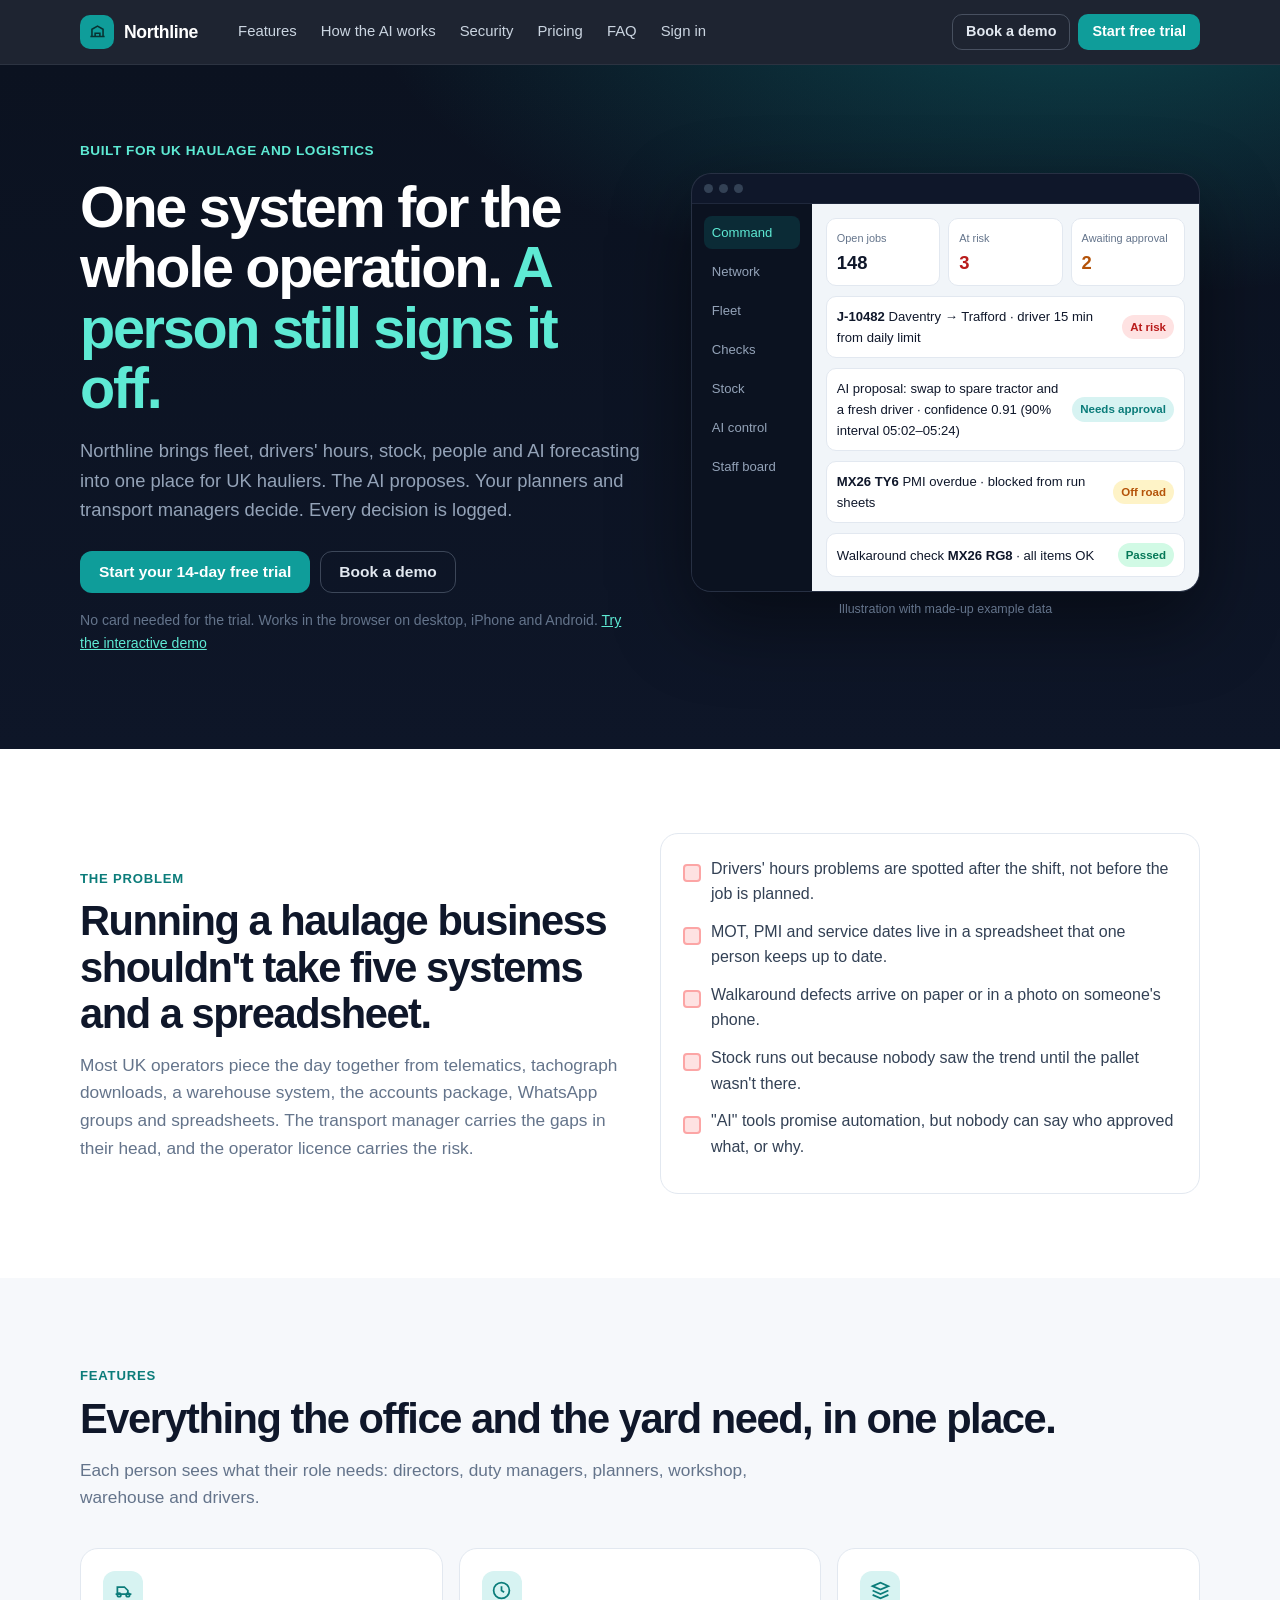
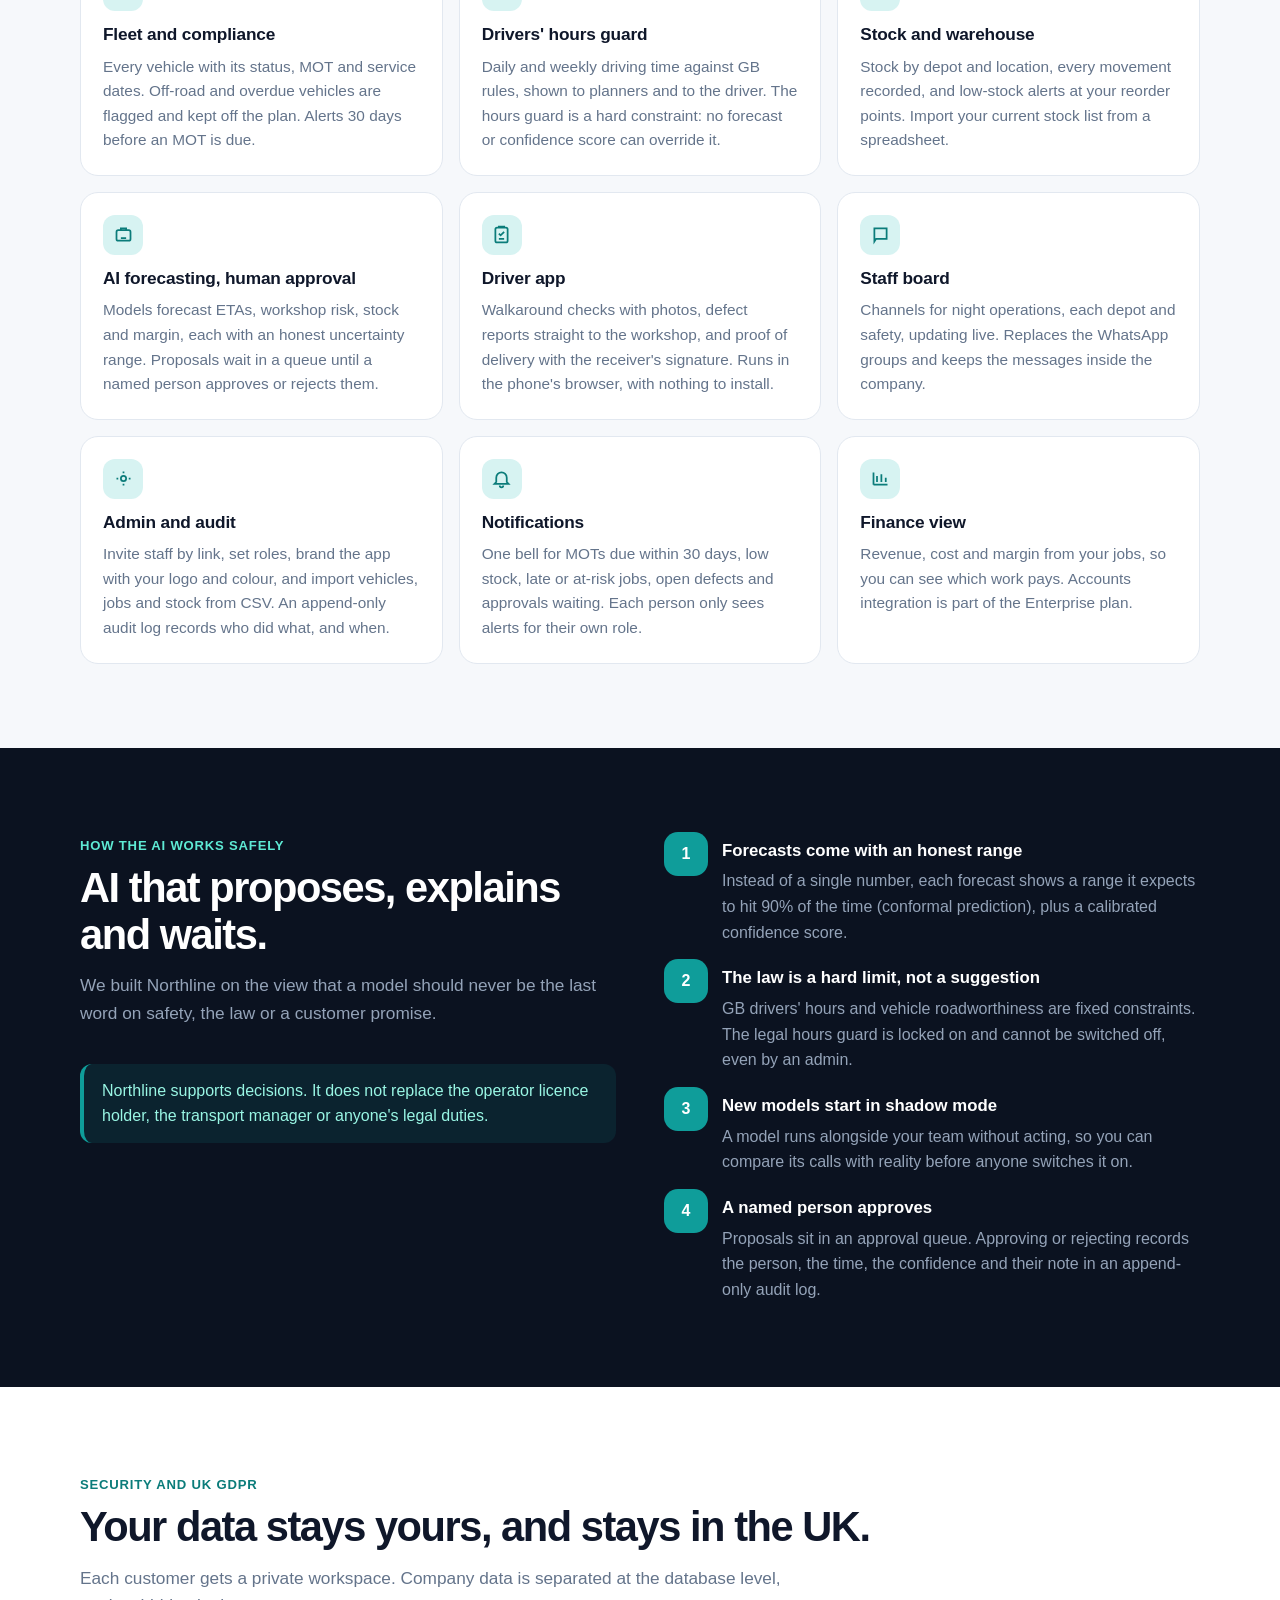
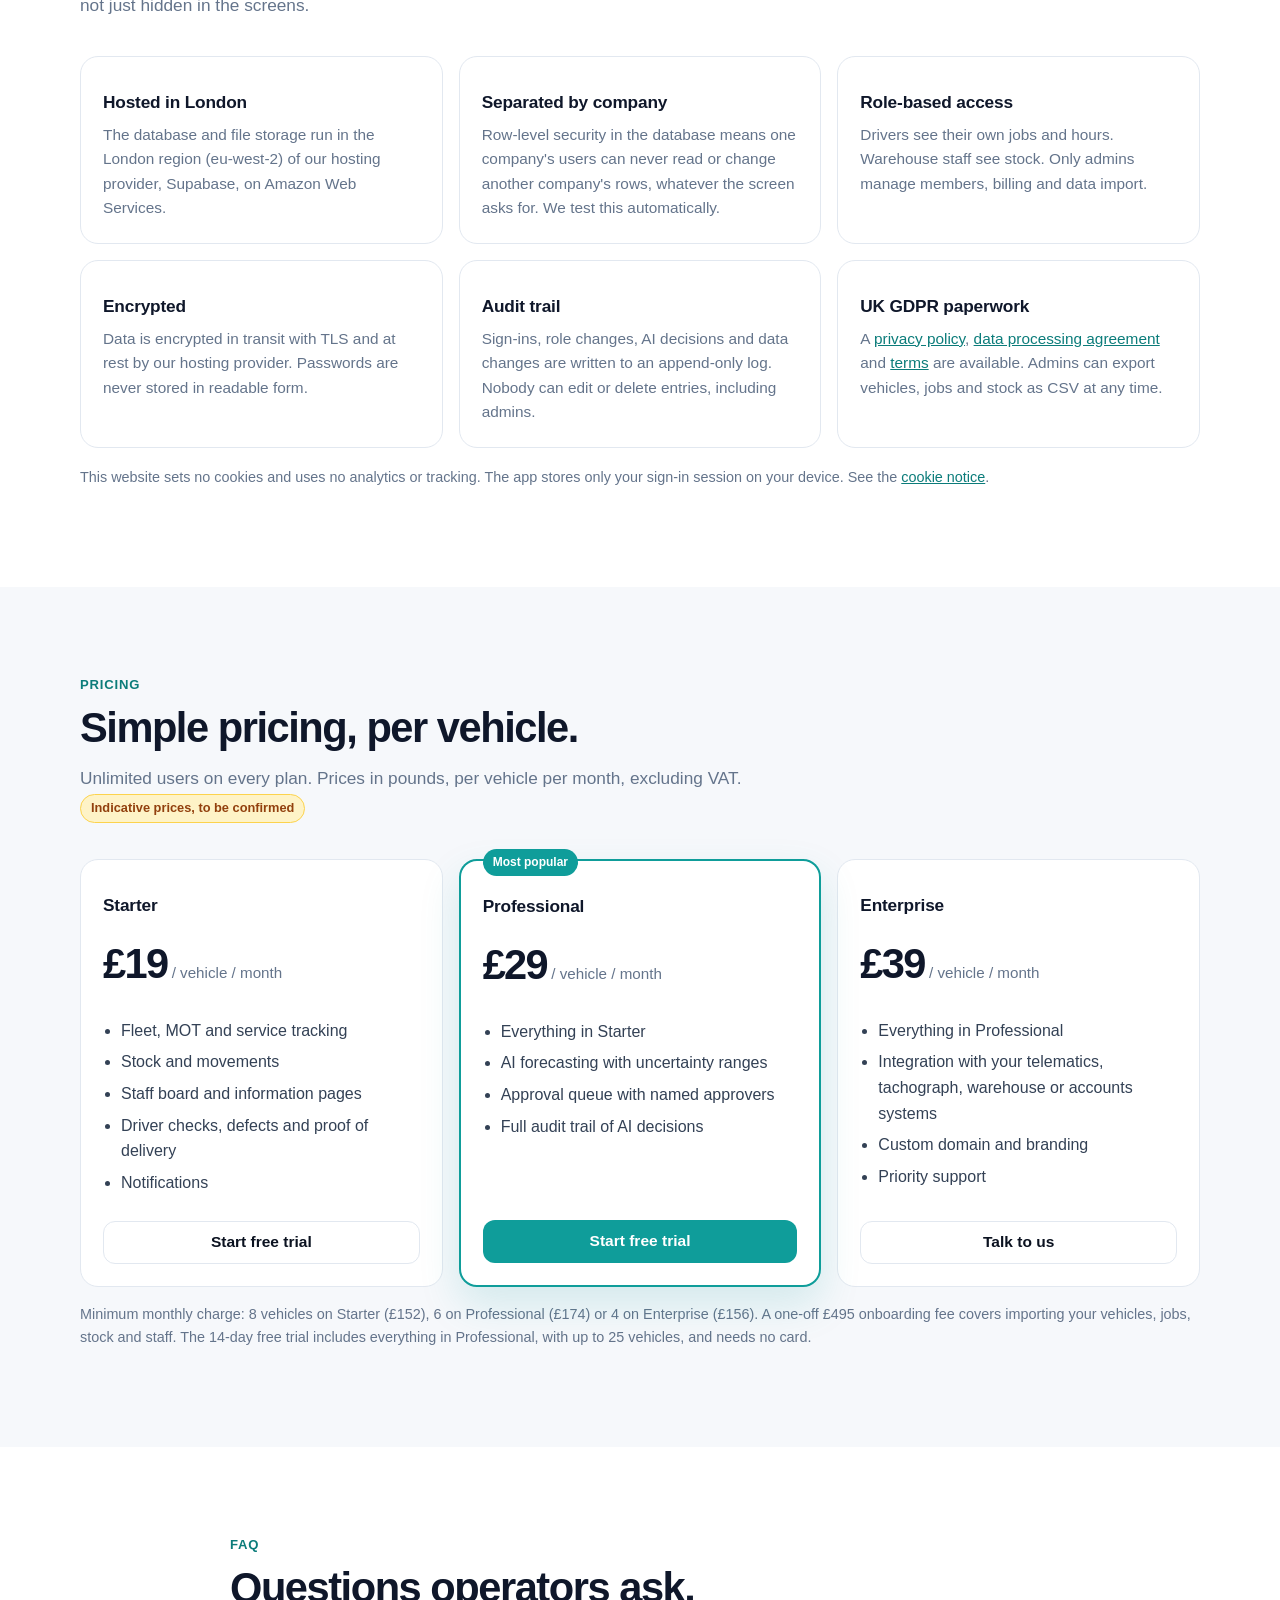
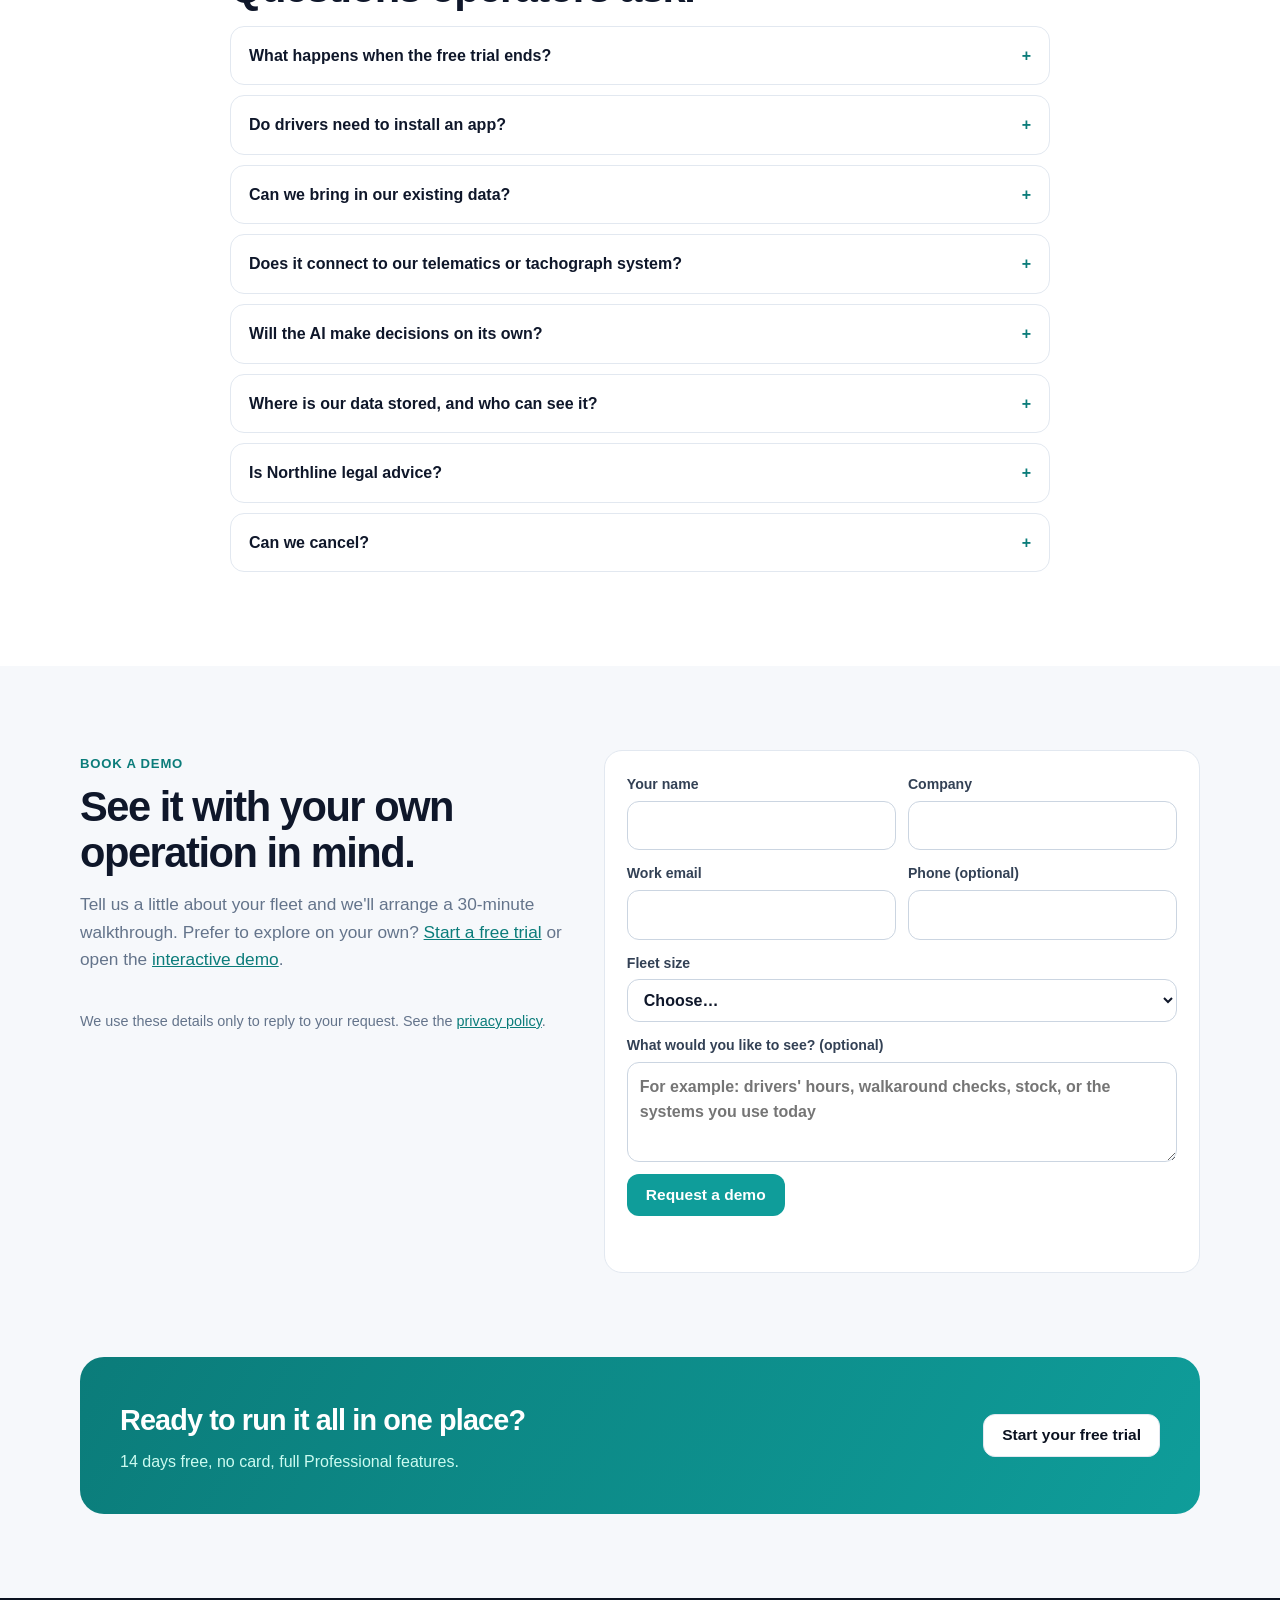
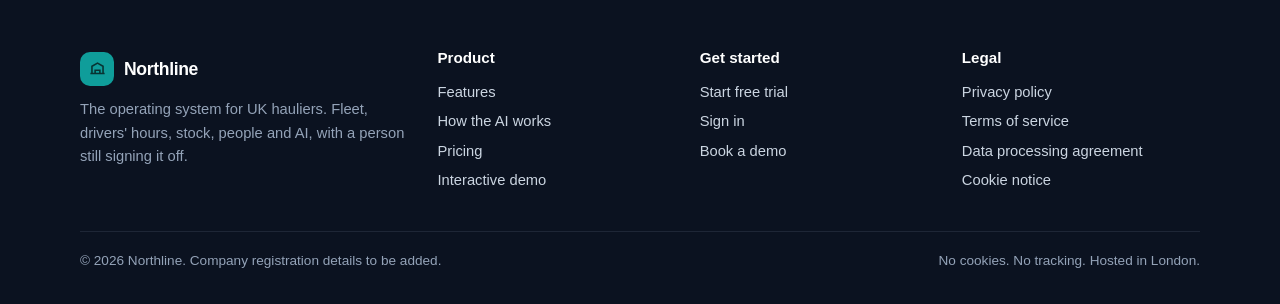
==== commit fefc224e: "Stripe billing connected (test mode): stripe-setup.sh, portal config, monthly minimum enforcement, t" ====
--- a/index.html
+++ b/index.html
@@ -149,7 +149,7 @@
       <div class="card price-card featured"><span class="badge">Most popular</span><h3>Professional</h3><div class="price">£29<small> / vehicle / month</small></div><ul><li>Everything in Starter</li><li>AI forecasting with uncertainty ranges</li><li>Approval queue with named approvers</li><li>Full audit trail of AI decisions</li></ul><a class="btn btn-primary" href="app/?start=trial">Start free trial</a></div>
       <div class="card price-card"><h3>Enterprise</h3><div class="price">£39<small> / vehicle / month</small></div><ul><li>Everything in Professional</li><li>Integration with your telematics, tachograph, warehouse or accounts systems</li><li>Custom domain and branding</li><li>Priority support</li></ul><a class="btn btn-light" href="#demo">Talk to us</a></div>
     </div>
-    <p class="fine" style="margin-top:16px">Minimum £149 a month. A one-off onboarding fee covers importing your vehicles, jobs, stock and staff, quoted on fleet size. The 14-day free trial includes everything in Professional, with up to 25 vehicles, and needs no card.</p>
+    <p class="fine" style="margin-top:16px">Minimum monthly charge: 8 vehicles on Starter (£152), 6 on Professional (£174) or 4 on Enterprise (£156). A one-off £495 onboarding fee covers importing your vehicles, jobs, stock and staff. The 14-day free trial includes everything in Professional, with up to 25 vehicles, and needs no card.</p>
   </div>
 </section>
 
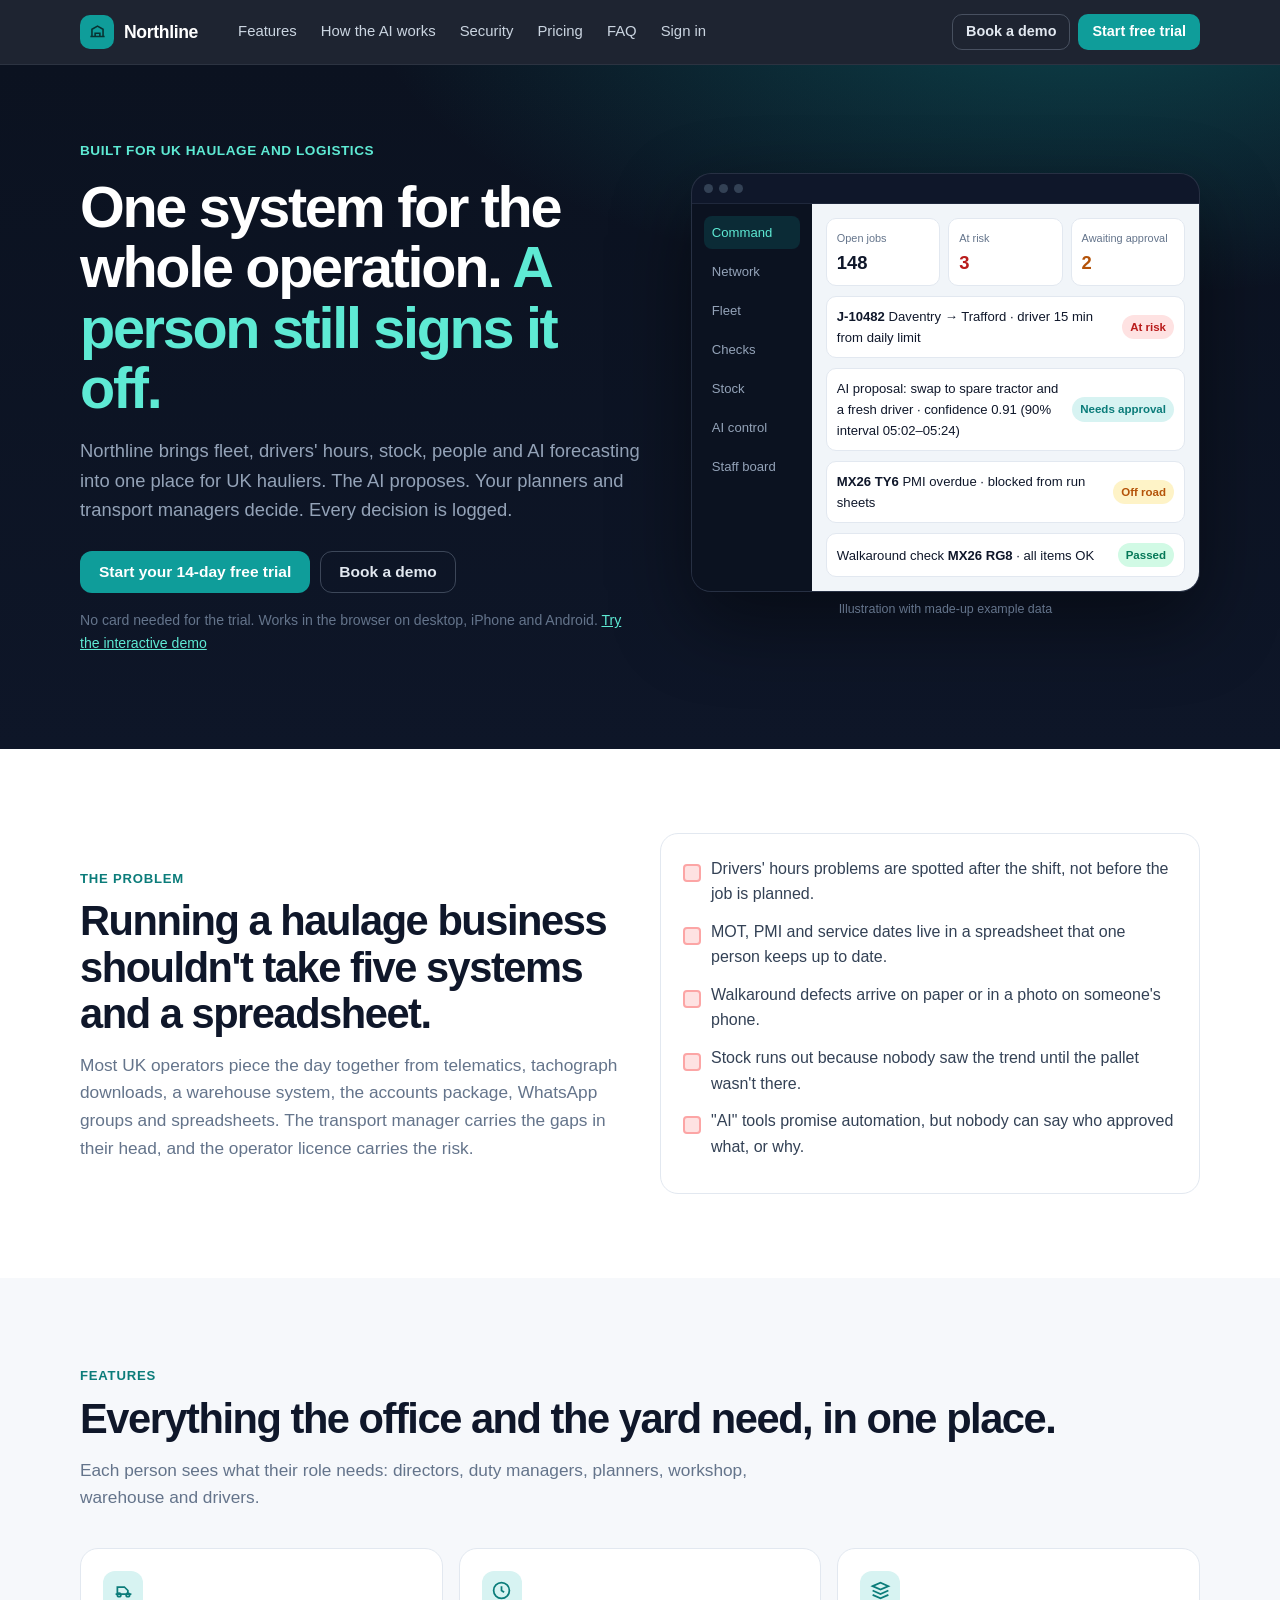
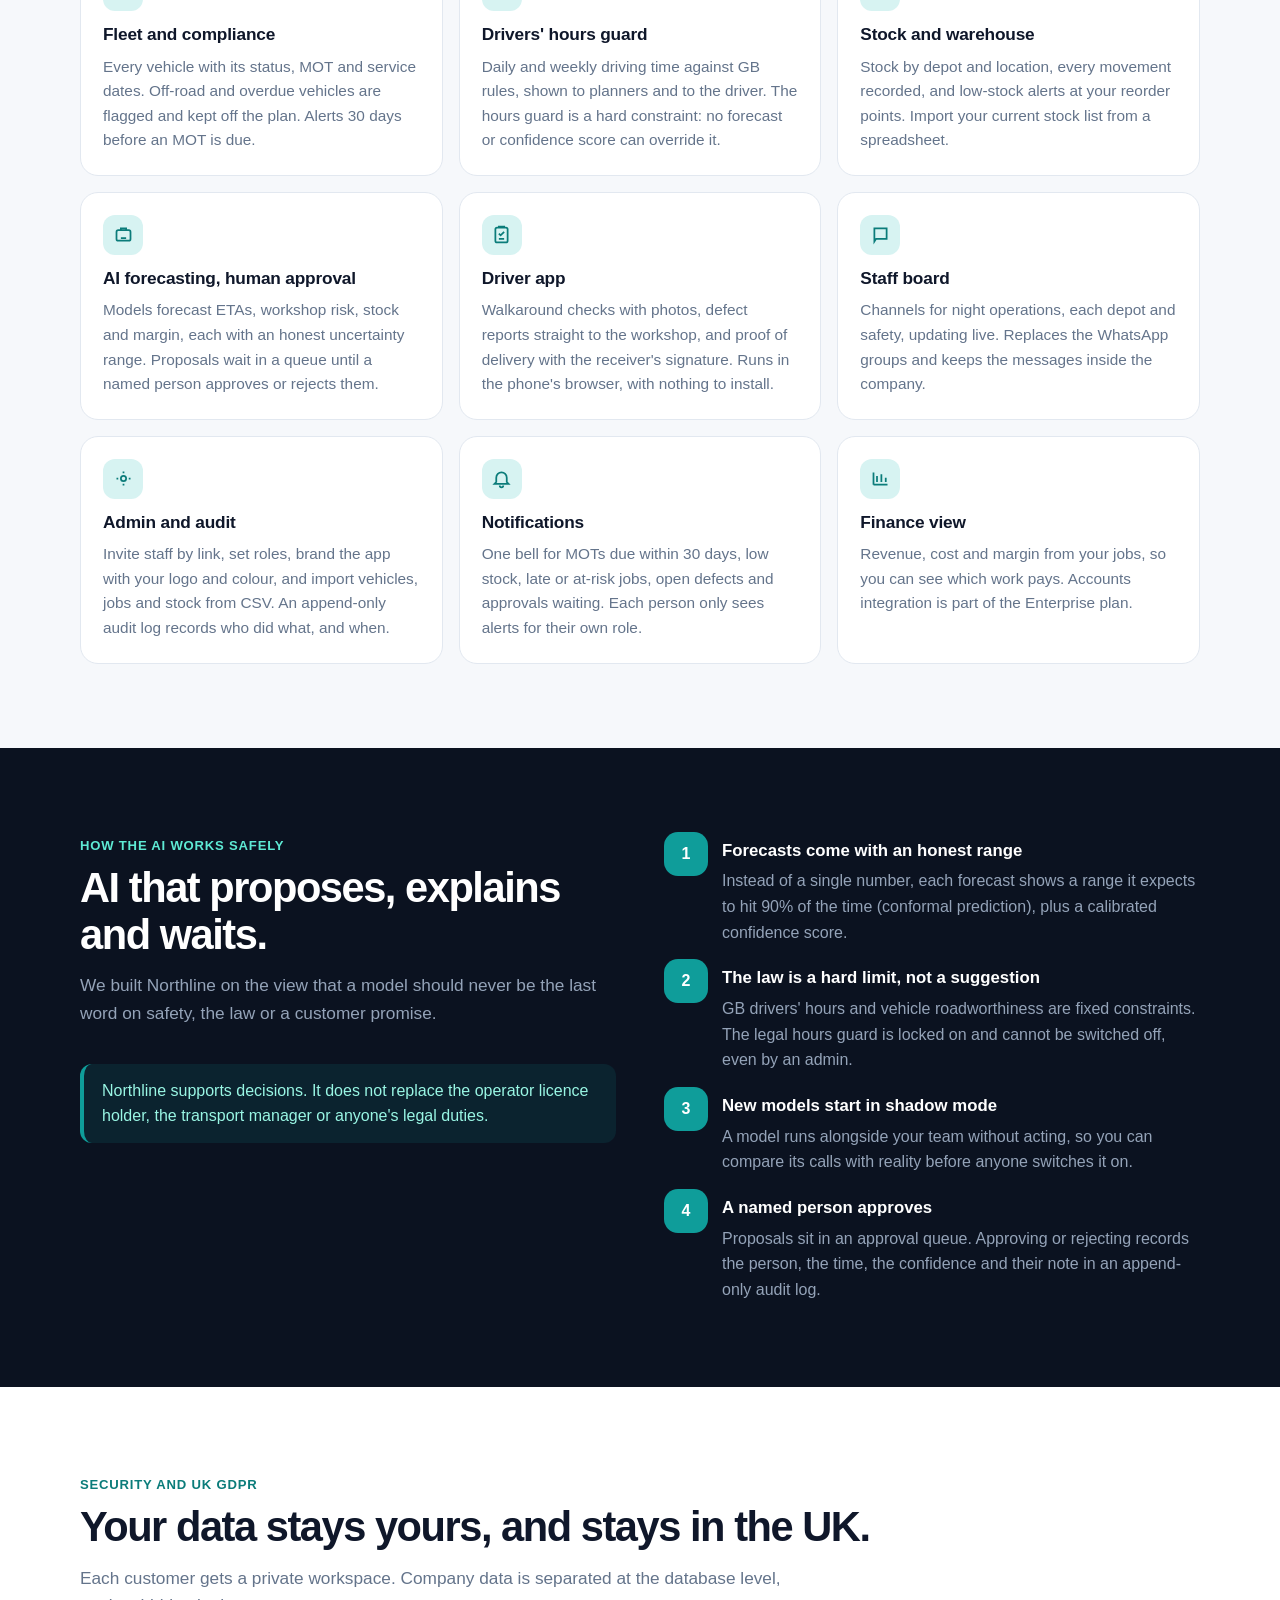
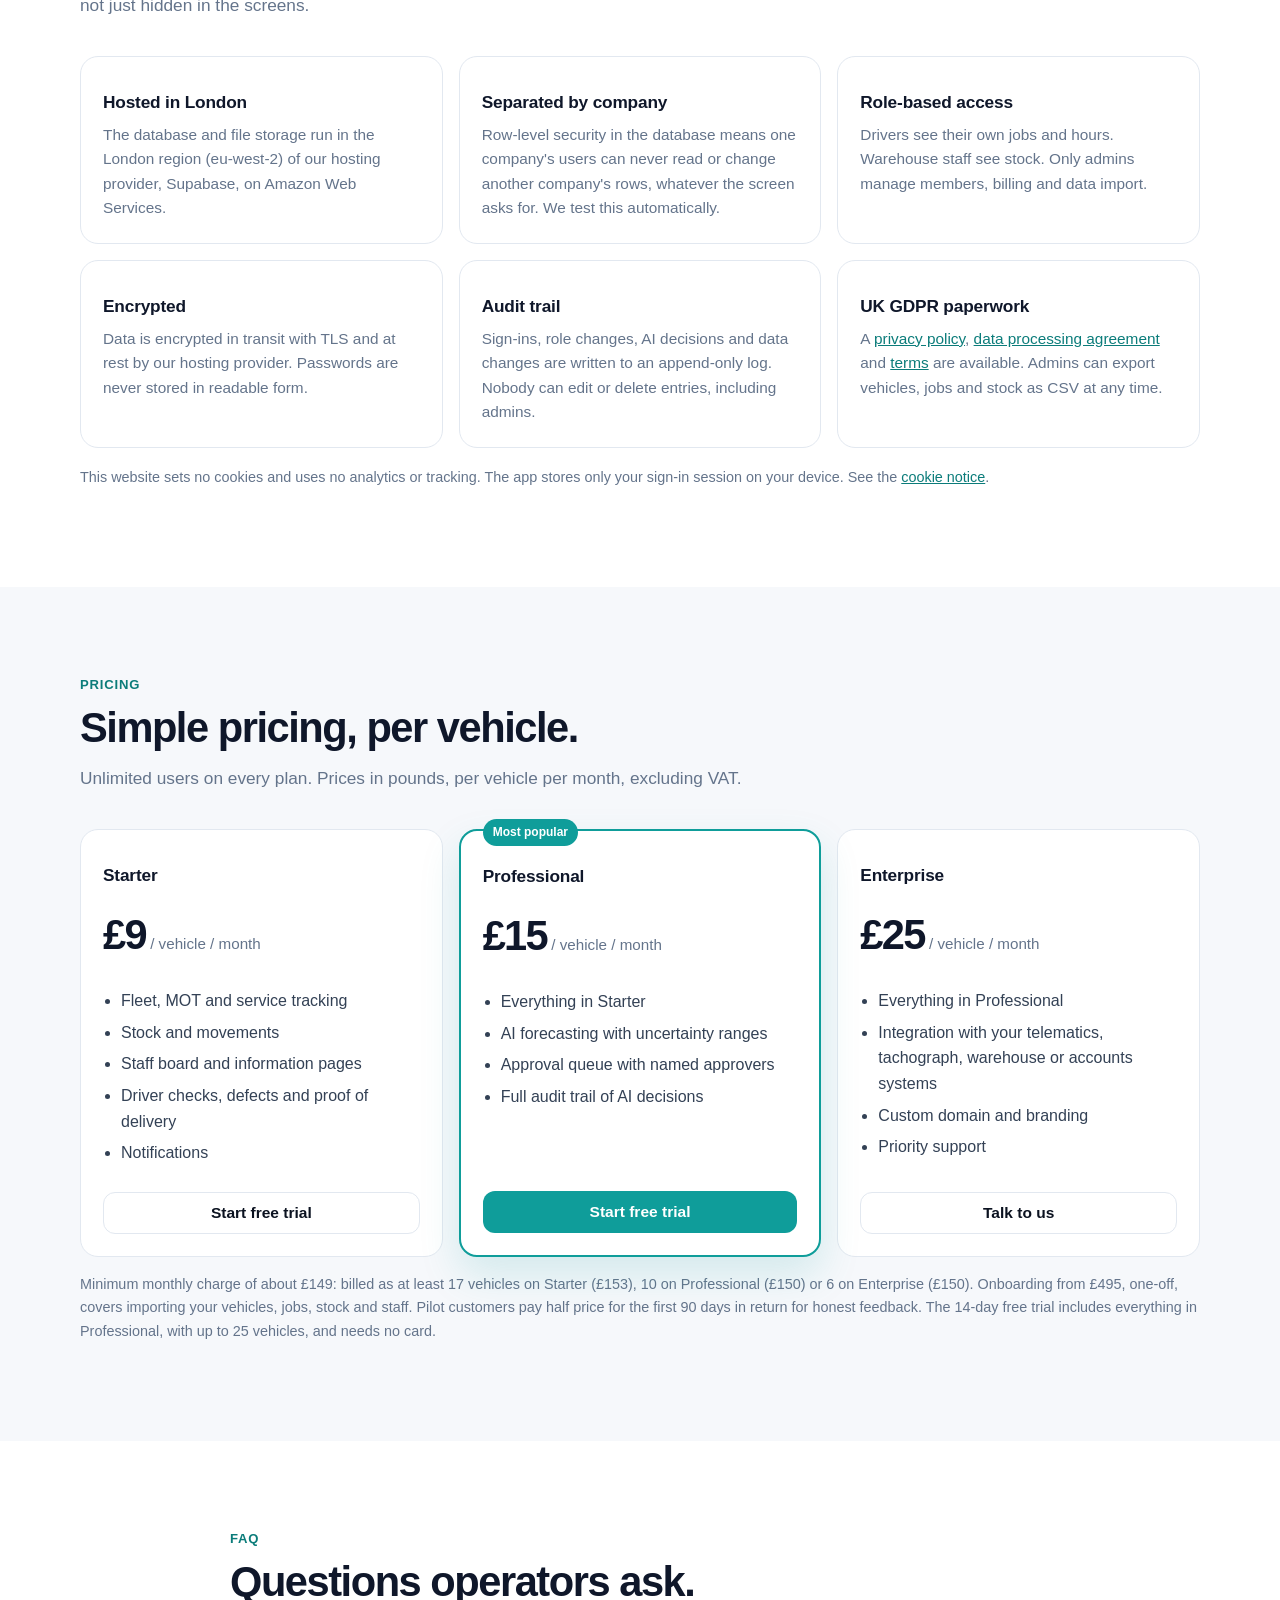
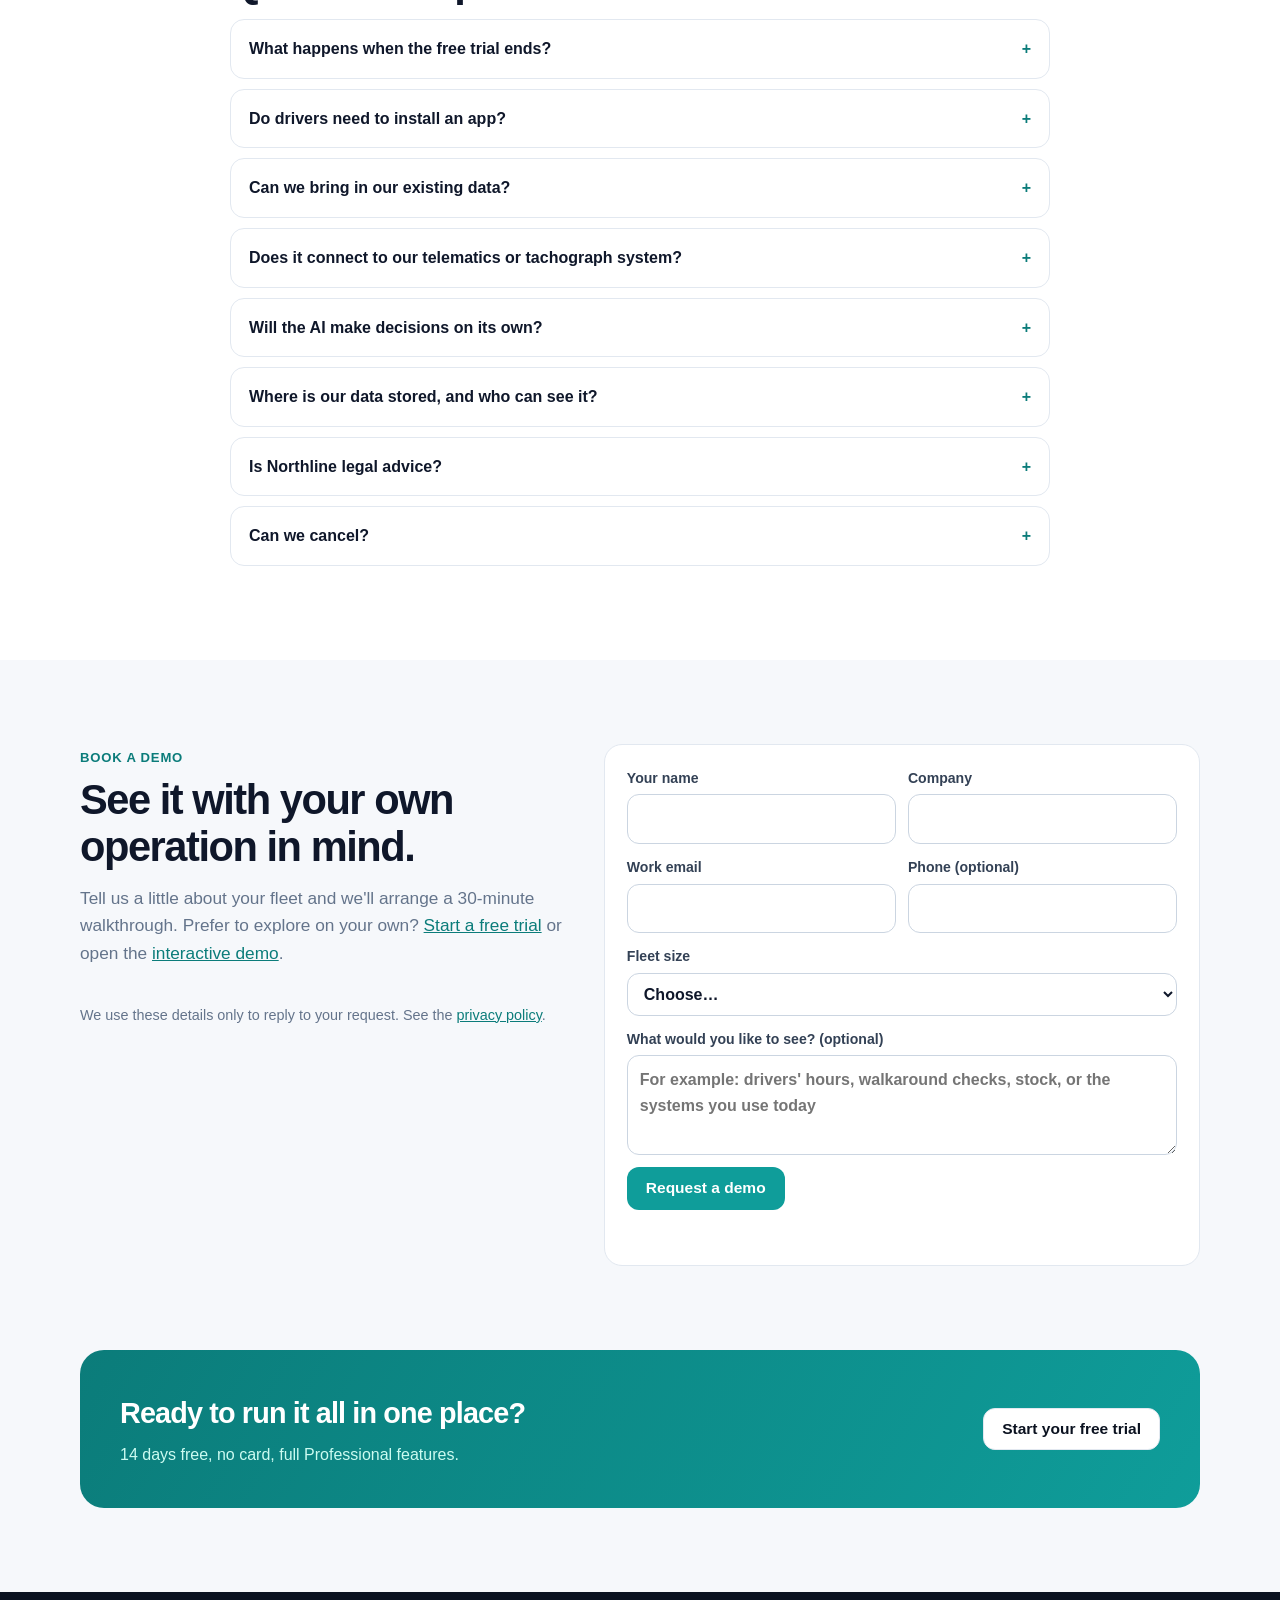
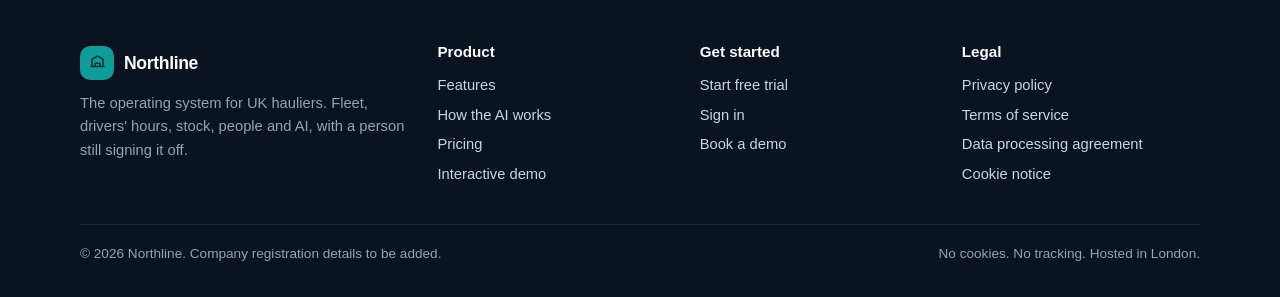
==== commit 8c1a4c02: "New pricing £9/£15/£25 per vehicle, minimum 17/10/6 vehicles, pilot coupon PILOT50 (50% off for 90 d" ====
--- a/index.html
+++ b/index.html
@@ -143,13 +143,13 @@
   <div class="wrap">
     <span class="kicker">Pricing</span>
     <h2 class="title">Simple pricing, per vehicle.</h2>
-    <p class="sub">Unlimited users on every plan. Prices in pounds, per vehicle per month, excluding VAT. <span class="placeholder">Indicative prices, to be confirmed</span></p>
+    <p class="sub">Unlimited users on every plan. Prices in pounds, per vehicle per month, excluding VAT.</p>
     <div class="grid g3">
-      <div class="card price-card"><h3>Starter</h3><div class="price">£19<small> / vehicle / month</small></div><ul><li>Fleet, MOT and service tracking</li><li>Stock and movements</li><li>Staff board and information pages</li><li>Driver checks, defects and proof of delivery</li><li>Notifications</li></ul><a class="btn btn-light" href="app/?start=trial">Start free trial</a></div>
-      <div class="card price-card featured"><span class="badge">Most popular</span><h3>Professional</h3><div class="price">£29<small> / vehicle / month</small></div><ul><li>Everything in Starter</li><li>AI forecasting with uncertainty ranges</li><li>Approval queue with named approvers</li><li>Full audit trail of AI decisions</li></ul><a class="btn btn-primary" href="app/?start=trial">Start free trial</a></div>
-      <div class="card price-card"><h3>Enterprise</h3><div class="price">£39<small> / vehicle / month</small></div><ul><li>Everything in Professional</li><li>Integration with your telematics, tachograph, warehouse or accounts systems</li><li>Custom domain and branding</li><li>Priority support</li></ul><a class="btn btn-light" href="#demo">Talk to us</a></div>
-    </div>
-    <p class="fine" style="margin-top:16px">Minimum monthly charge: 8 vehicles on Starter (£152), 6 on Professional (£174) or 4 on Enterprise (£156). A one-off £495 onboarding fee covers importing your vehicles, jobs, stock and staff. The 14-day free trial includes everything in Professional, with up to 25 vehicles, and needs no card.</p>
+      <div class="card price-card"><h3>Starter</h3><div class="price">£9<small> / vehicle / month</small></div><ul><li>Fleet, MOT and service tracking</li><li>Stock and movements</li><li>Staff board and information pages</li><li>Driver checks, defects and proof of delivery</li><li>Notifications</li></ul><a class="btn btn-light" href="app/?start=trial">Start free trial</a></div>
+      <div class="card price-card featured"><span class="badge">Most popular</span><h3>Professional</h3><div class="price">£15<small> / vehicle / month</small></div><ul><li>Everything in Starter</li><li>AI forecasting with uncertainty ranges</li><li>Approval queue with named approvers</li><li>Full audit trail of AI decisions</li></ul><a class="btn btn-primary" href="app/?start=trial">Start free trial</a></div>
+      <div class="card price-card"><h3>Enterprise</h3><div class="price">£25<small> / vehicle / month</small></div><ul><li>Everything in Professional</li><li>Integration with your telematics, tachograph, warehouse or accounts systems</li><li>Custom domain and branding</li><li>Priority support</li></ul><a class="btn btn-light" href="#demo">Talk to us</a></div>
+    </div>
+    <p class="fine" style="margin-top:16px">Minimum monthly charge of about £149: billed as at least 17 vehicles on Starter (£153), 10 on Professional (£150) or 6 on Enterprise (£150). Onboarding from £495, one-off, covers importing your vehicles, jobs, stock and staff. Pilot customers pay half price for the first 90 days in return for honest feedback. The 14-day free trial includes everything in Professional, with up to 25 vehicles, and needs no card.</p>
   </div>
 </section>
 
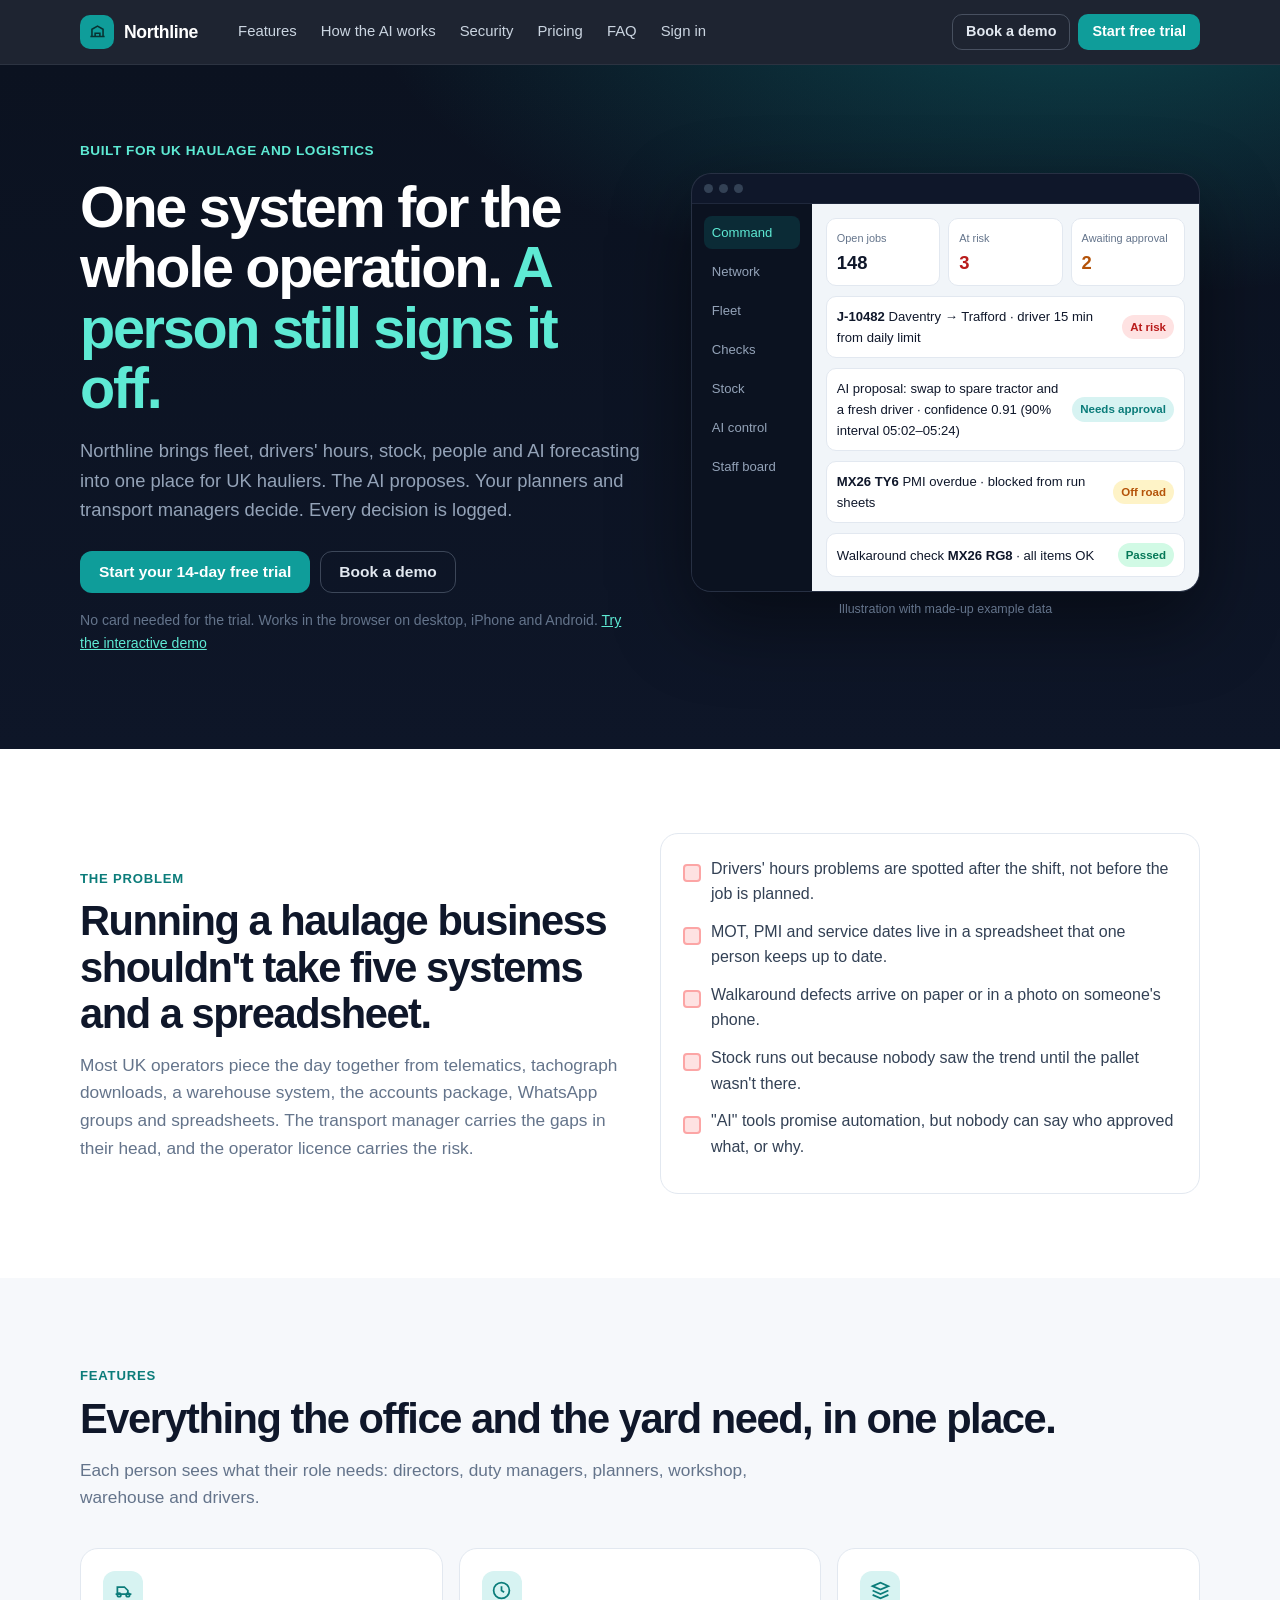
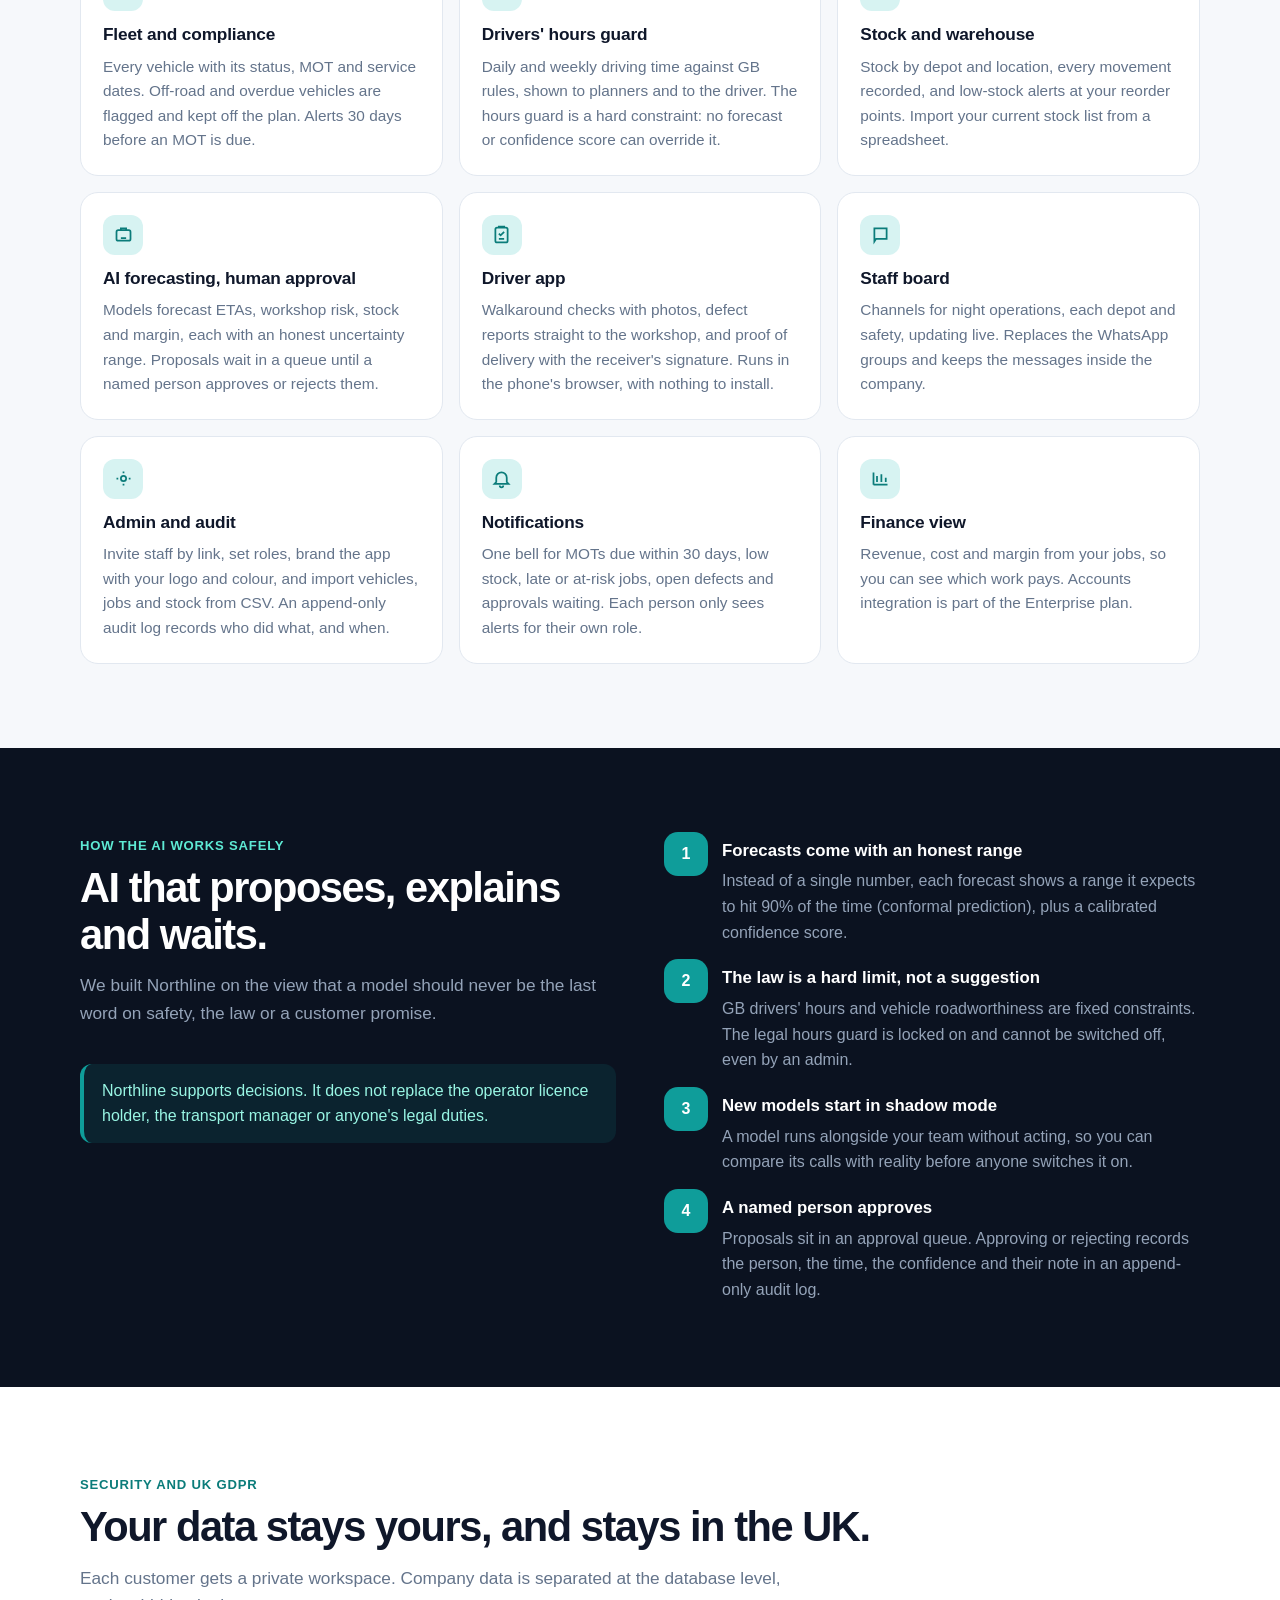
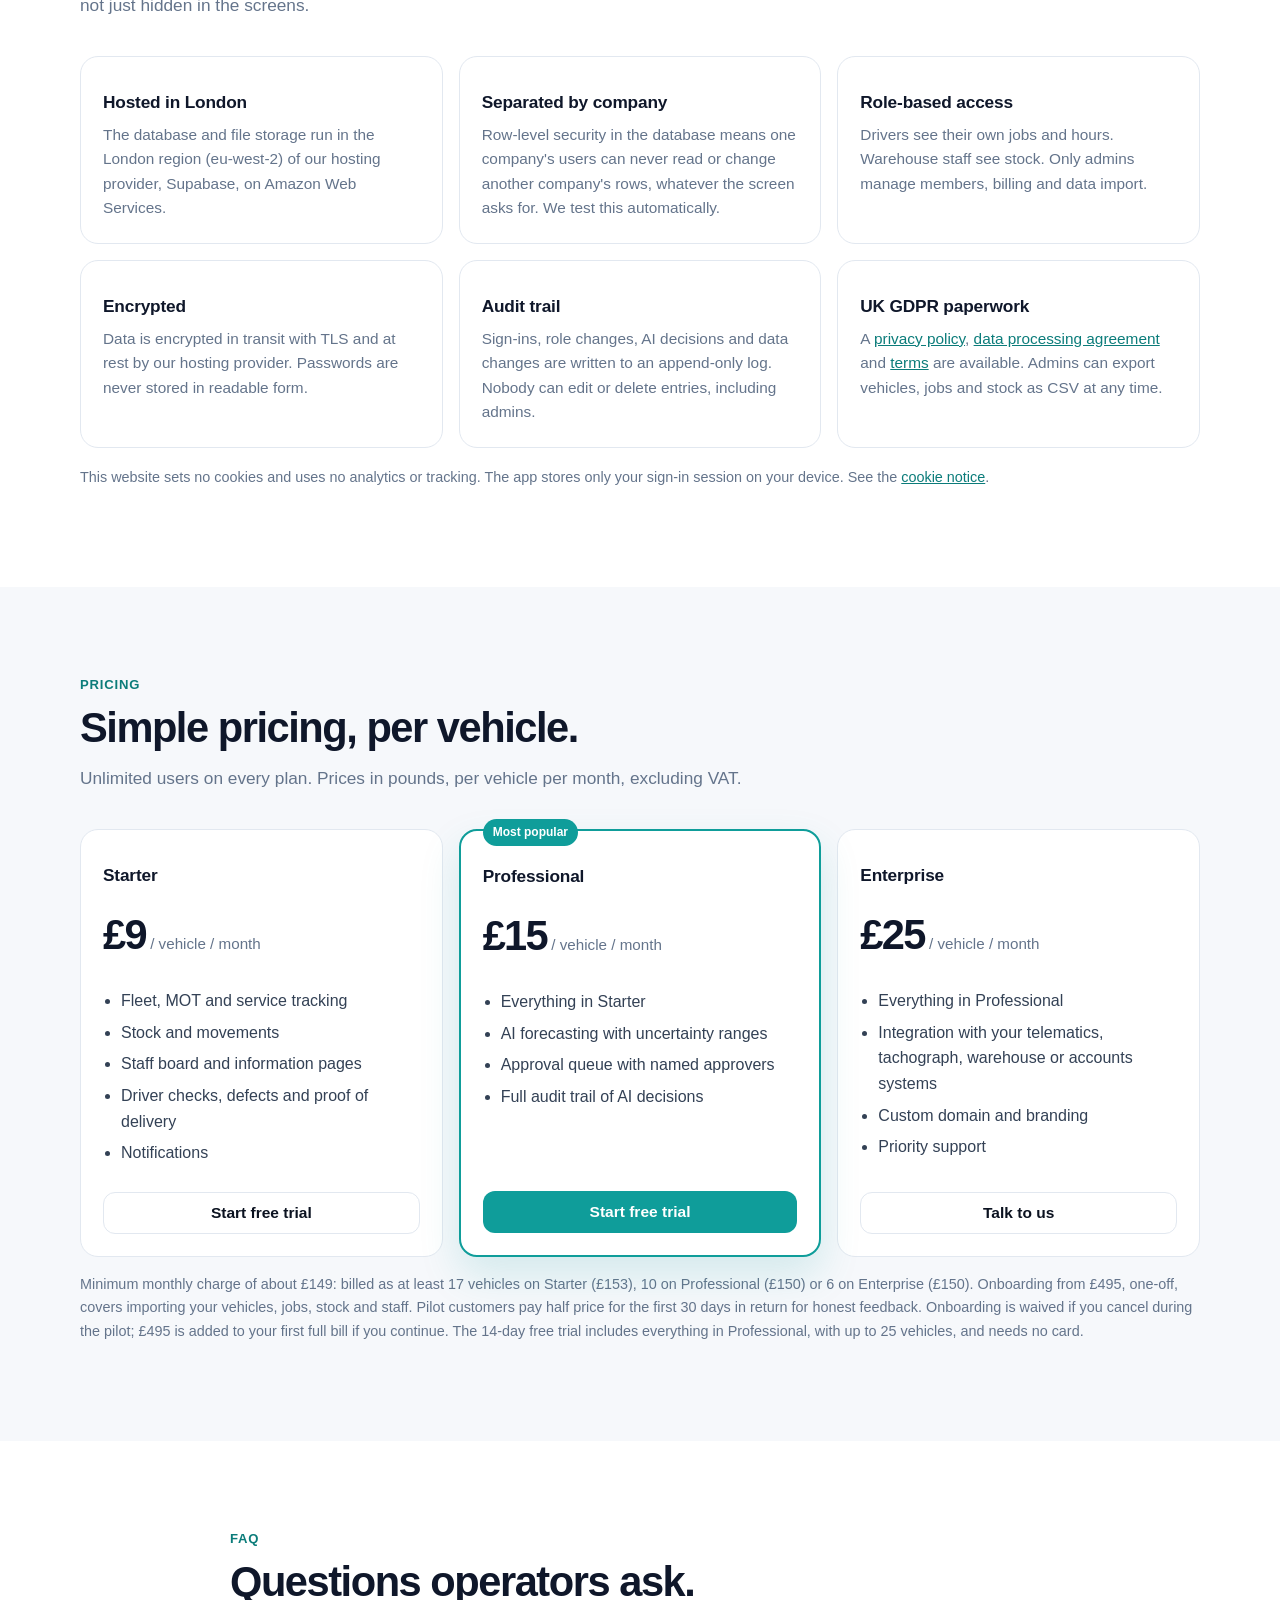
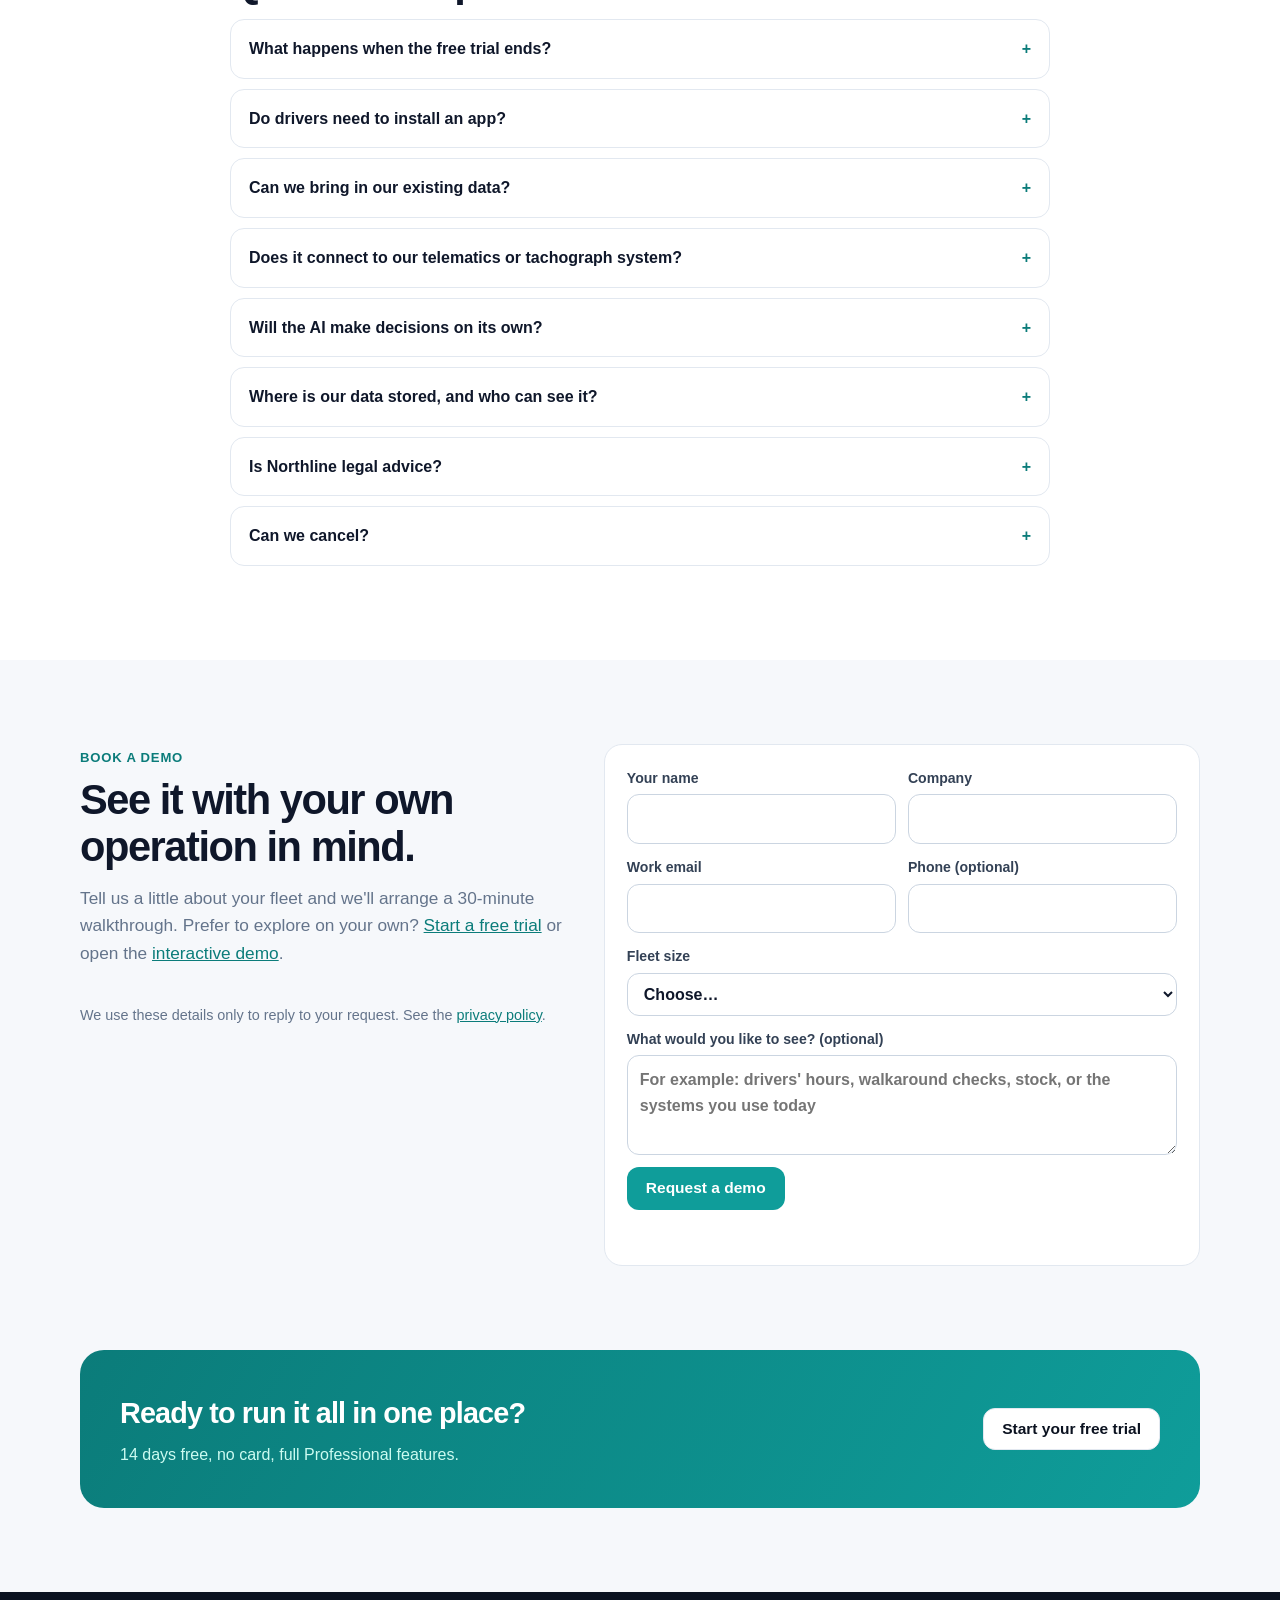
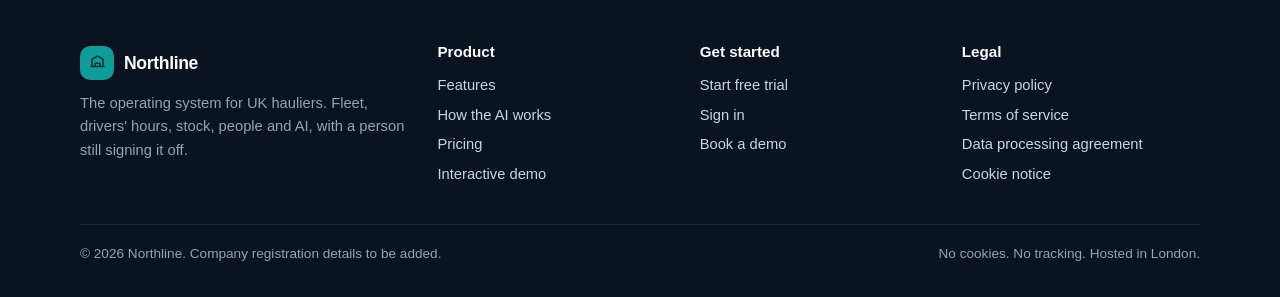
==== commit 88c3127d: "Pilot: 30 days half price (coupon northline_pilot_50_1m); pilot code in app; onboarding deferred to " ====
--- a/index.html
+++ b/index.html
@@ -149,7 +149,7 @@
       <div class="card price-card featured"><span class="badge">Most popular</span><h3>Professional</h3><div class="price">£15<small> / vehicle / month</small></div><ul><li>Everything in Starter</li><li>AI forecasting with uncertainty ranges</li><li>Approval queue with named approvers</li><li>Full audit trail of AI decisions</li></ul><a class="btn btn-primary" href="app/?start=trial">Start free trial</a></div>
       <div class="card price-card"><h3>Enterprise</h3><div class="price">£25<small> / vehicle / month</small></div><ul><li>Everything in Professional</li><li>Integration with your telematics, tachograph, warehouse or accounts systems</li><li>Custom domain and branding</li><li>Priority support</li></ul><a class="btn btn-light" href="#demo">Talk to us</a></div>
     </div>
-    <p class="fine" style="margin-top:16px">Minimum monthly charge of about £149: billed as at least 17 vehicles on Starter (£153), 10 on Professional (£150) or 6 on Enterprise (£150). Onboarding from £495, one-off, covers importing your vehicles, jobs, stock and staff. Pilot customers pay half price for the first 90 days in return for honest feedback. The 14-day free trial includes everything in Professional, with up to 25 vehicles, and needs no card.</p>
+    <p class="fine" style="margin-top:16px">Minimum monthly charge of about £149: billed as at least 17 vehicles on Starter (£153), 10 on Professional (£150) or 6 on Enterprise (£150). Onboarding from £495, one-off, covers importing your vehicles, jobs, stock and staff. Pilot customers pay half price for the first 30 days in return for honest feedback. Onboarding is waived if you cancel during the pilot; £495 is added to your first full bill if you continue. The 14-day free trial includes everything in Professional, with up to 25 vehicles, and needs no card.</p>
   </div>
 </section>
 
